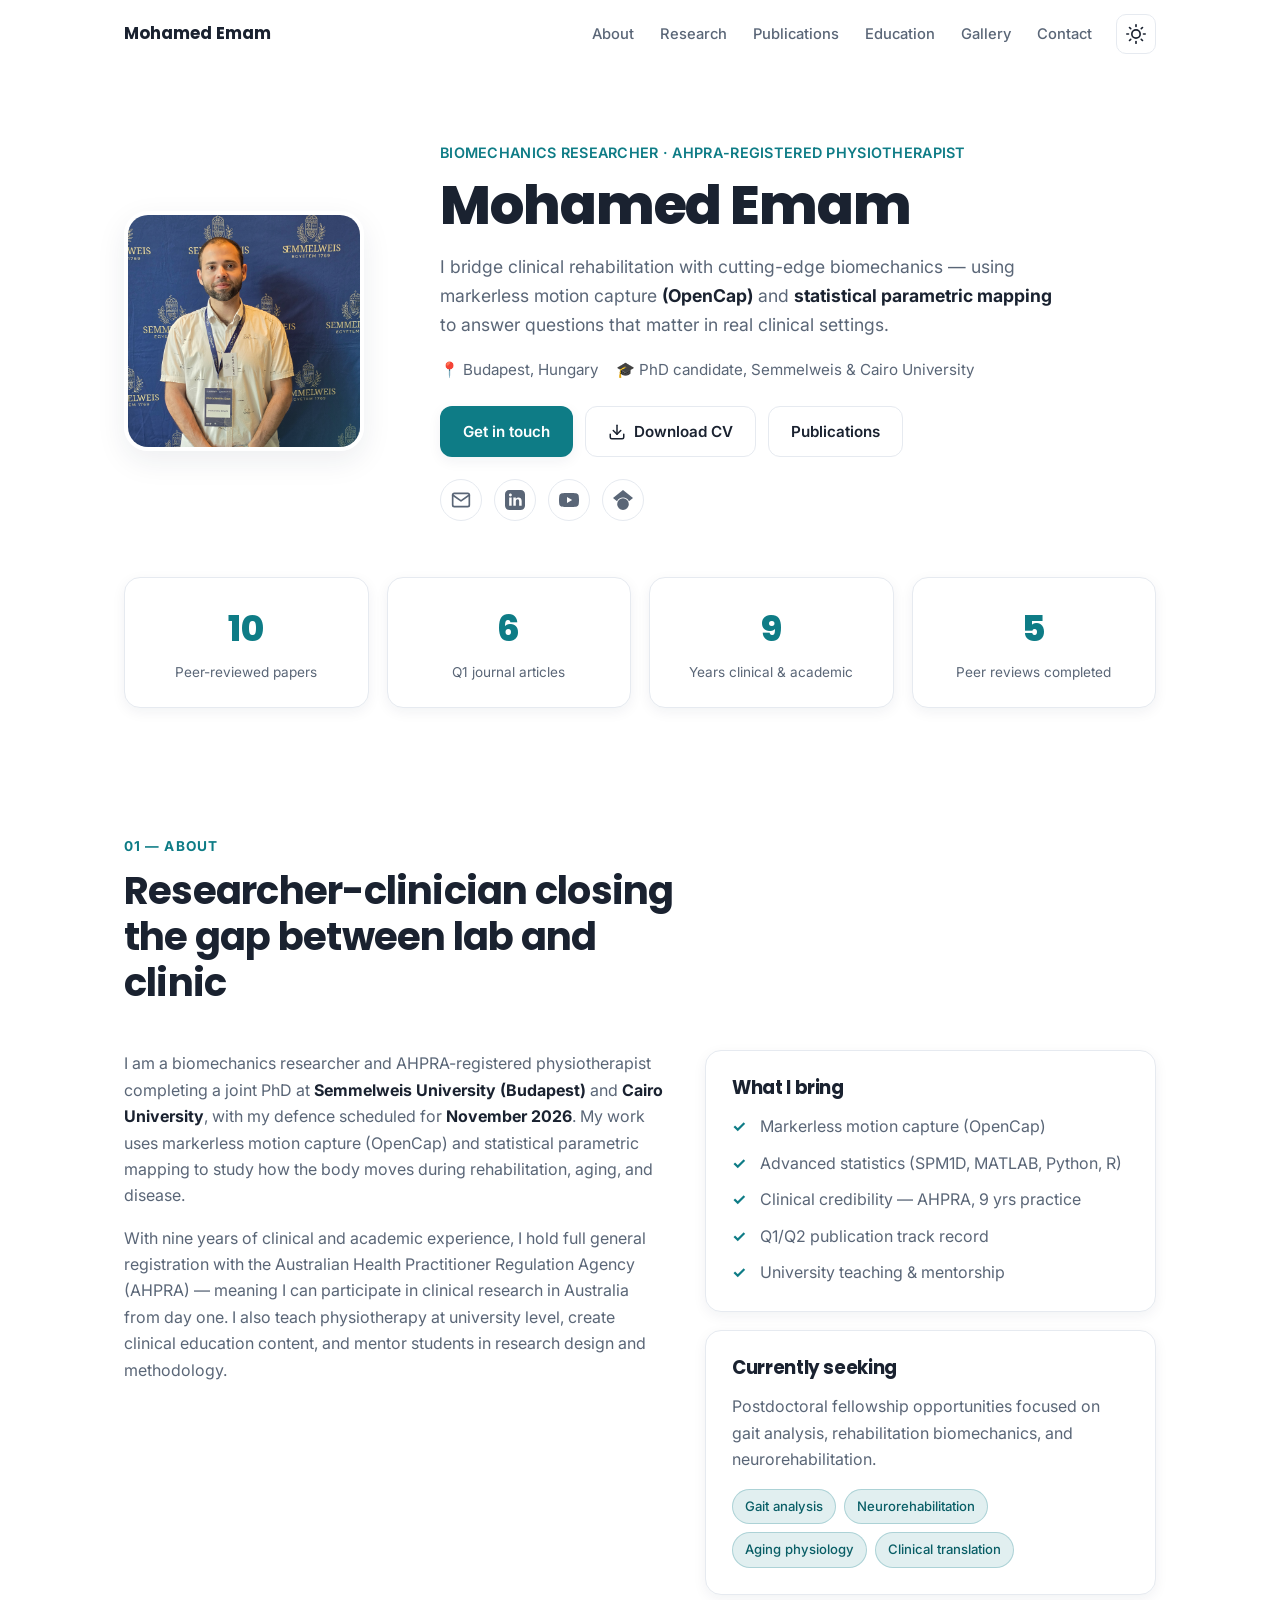
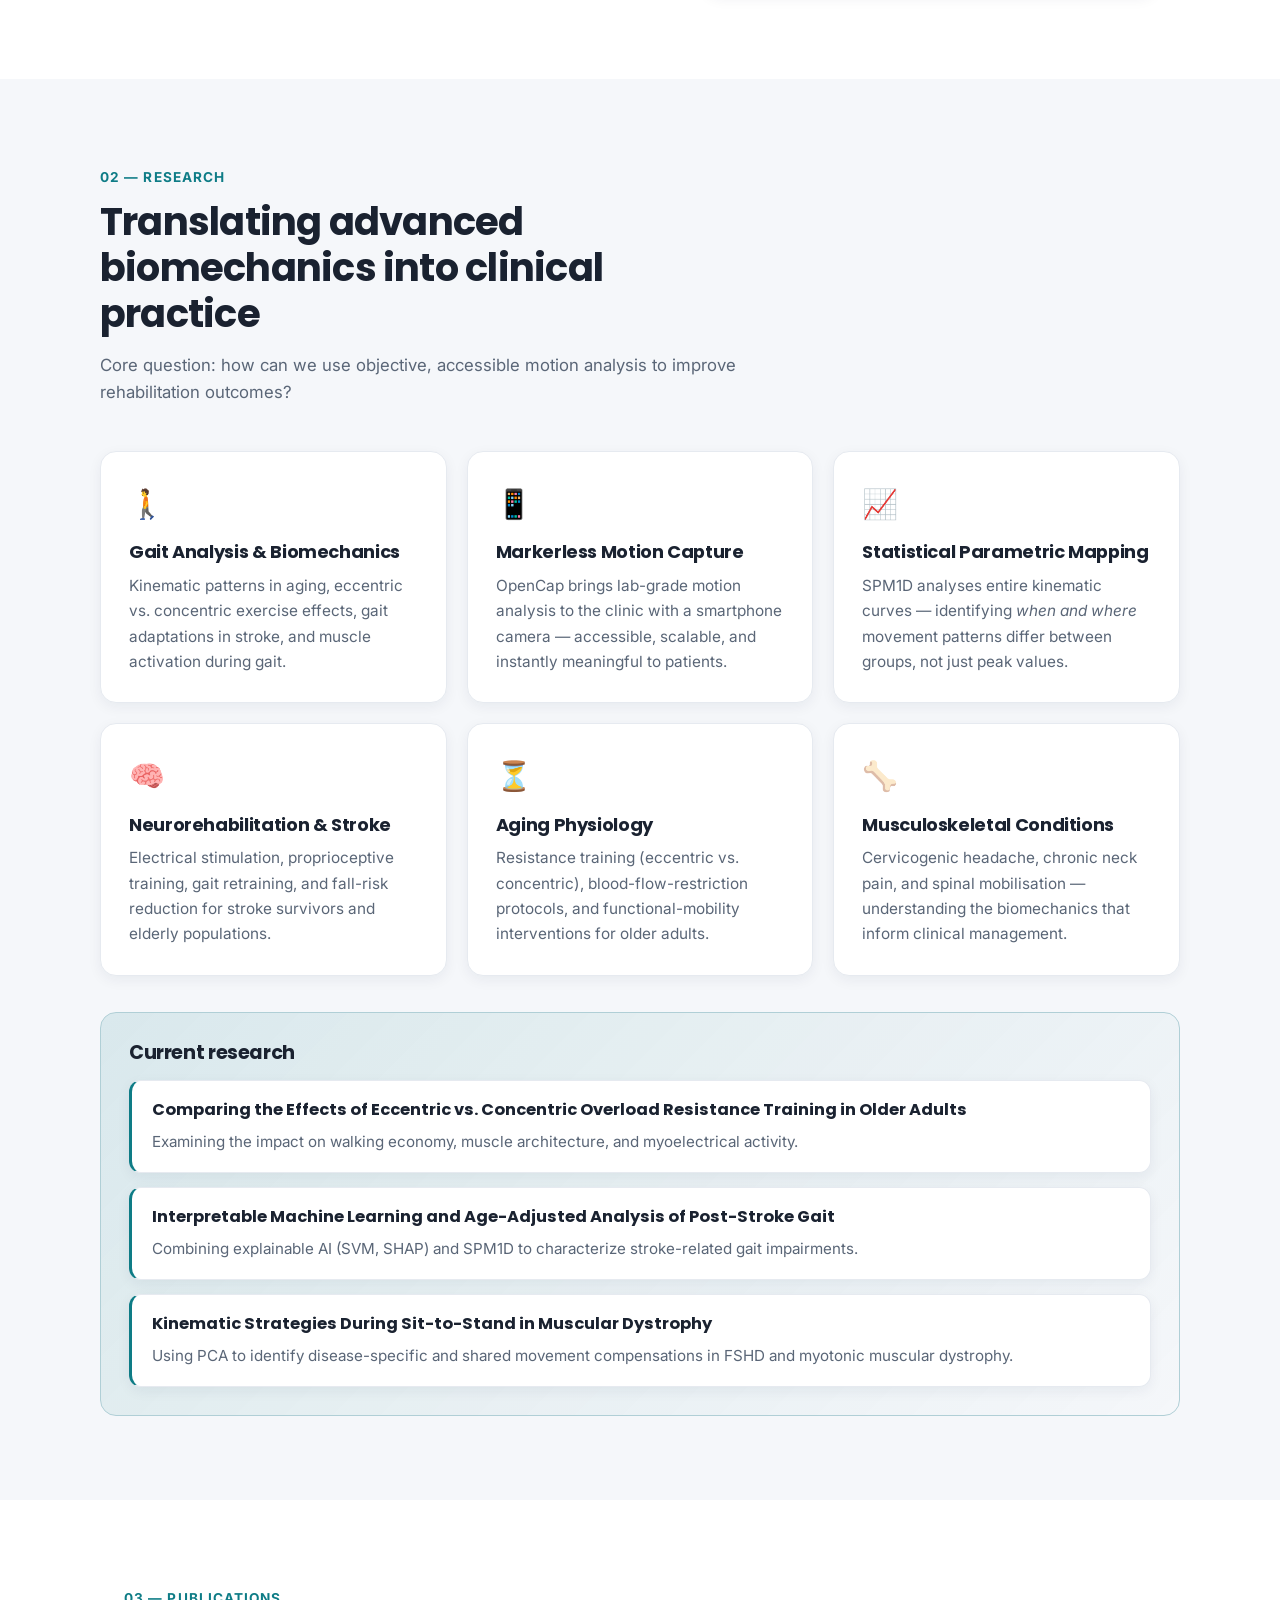
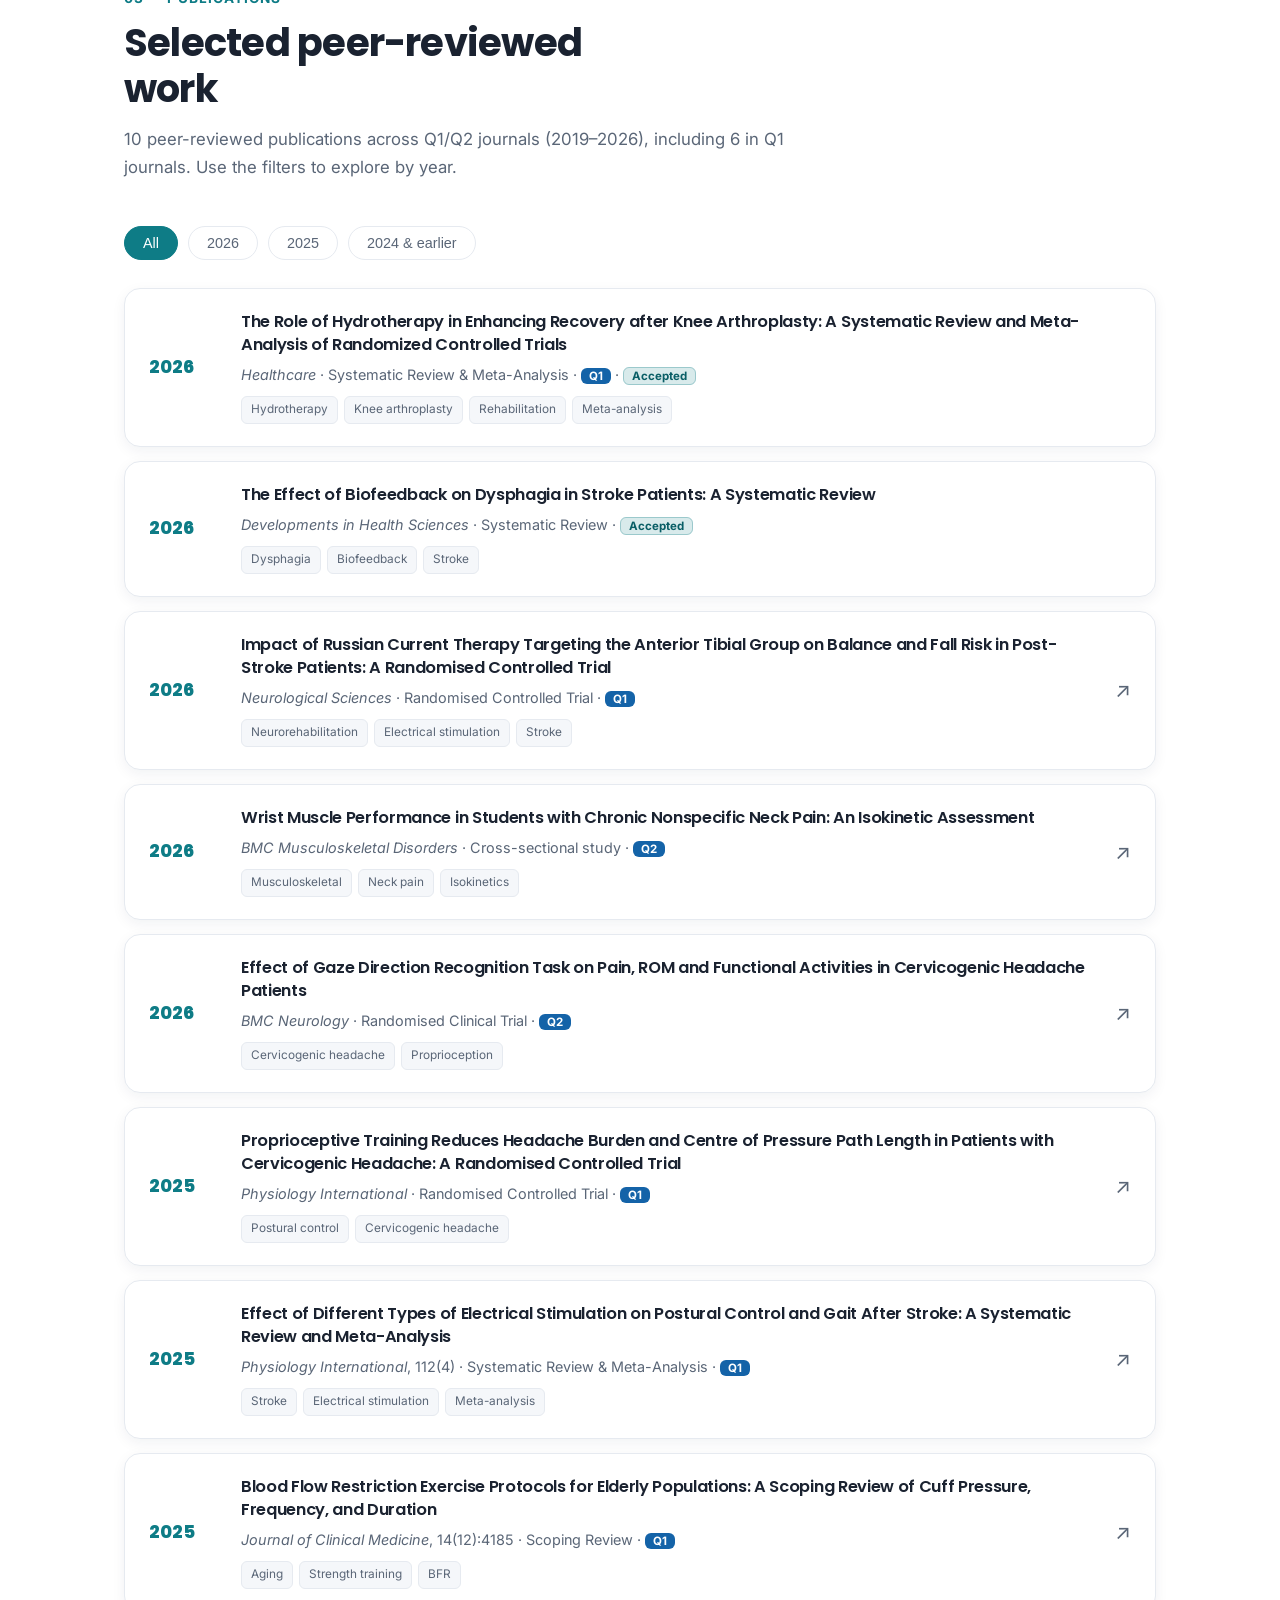
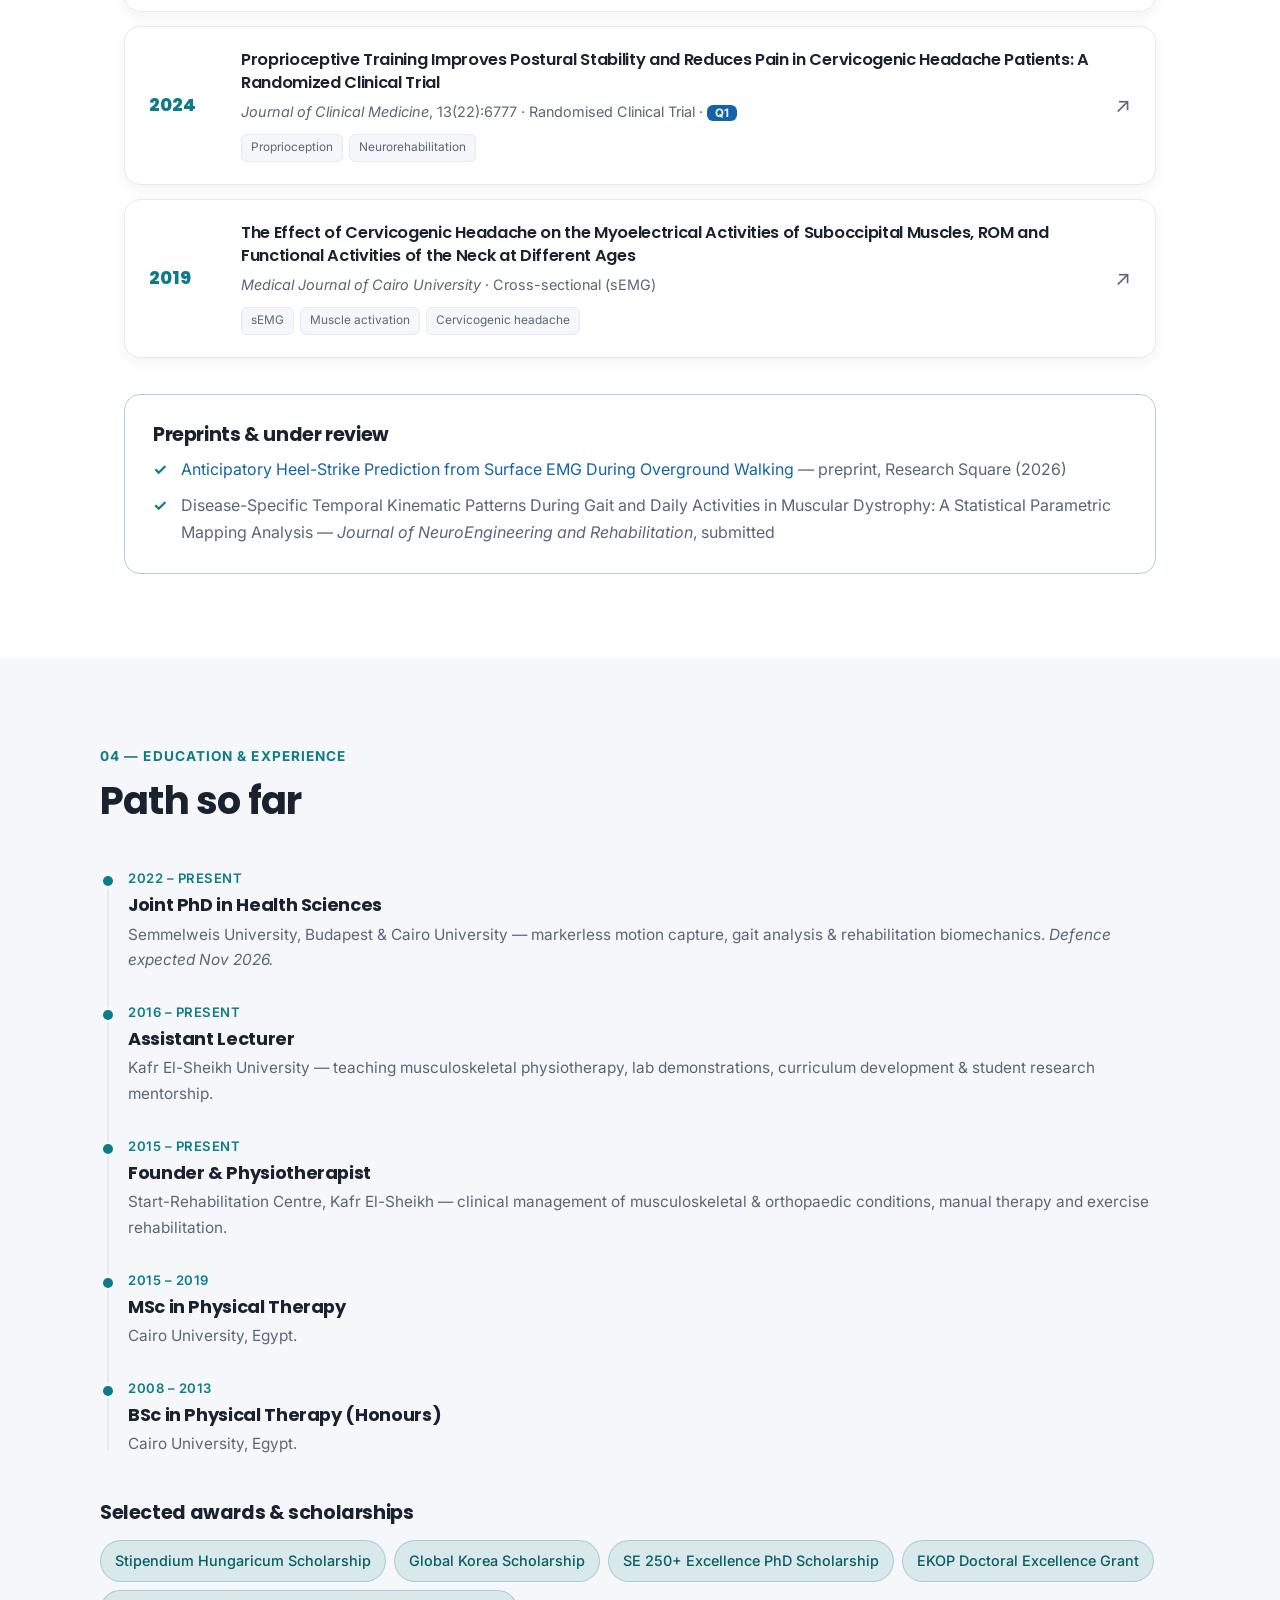
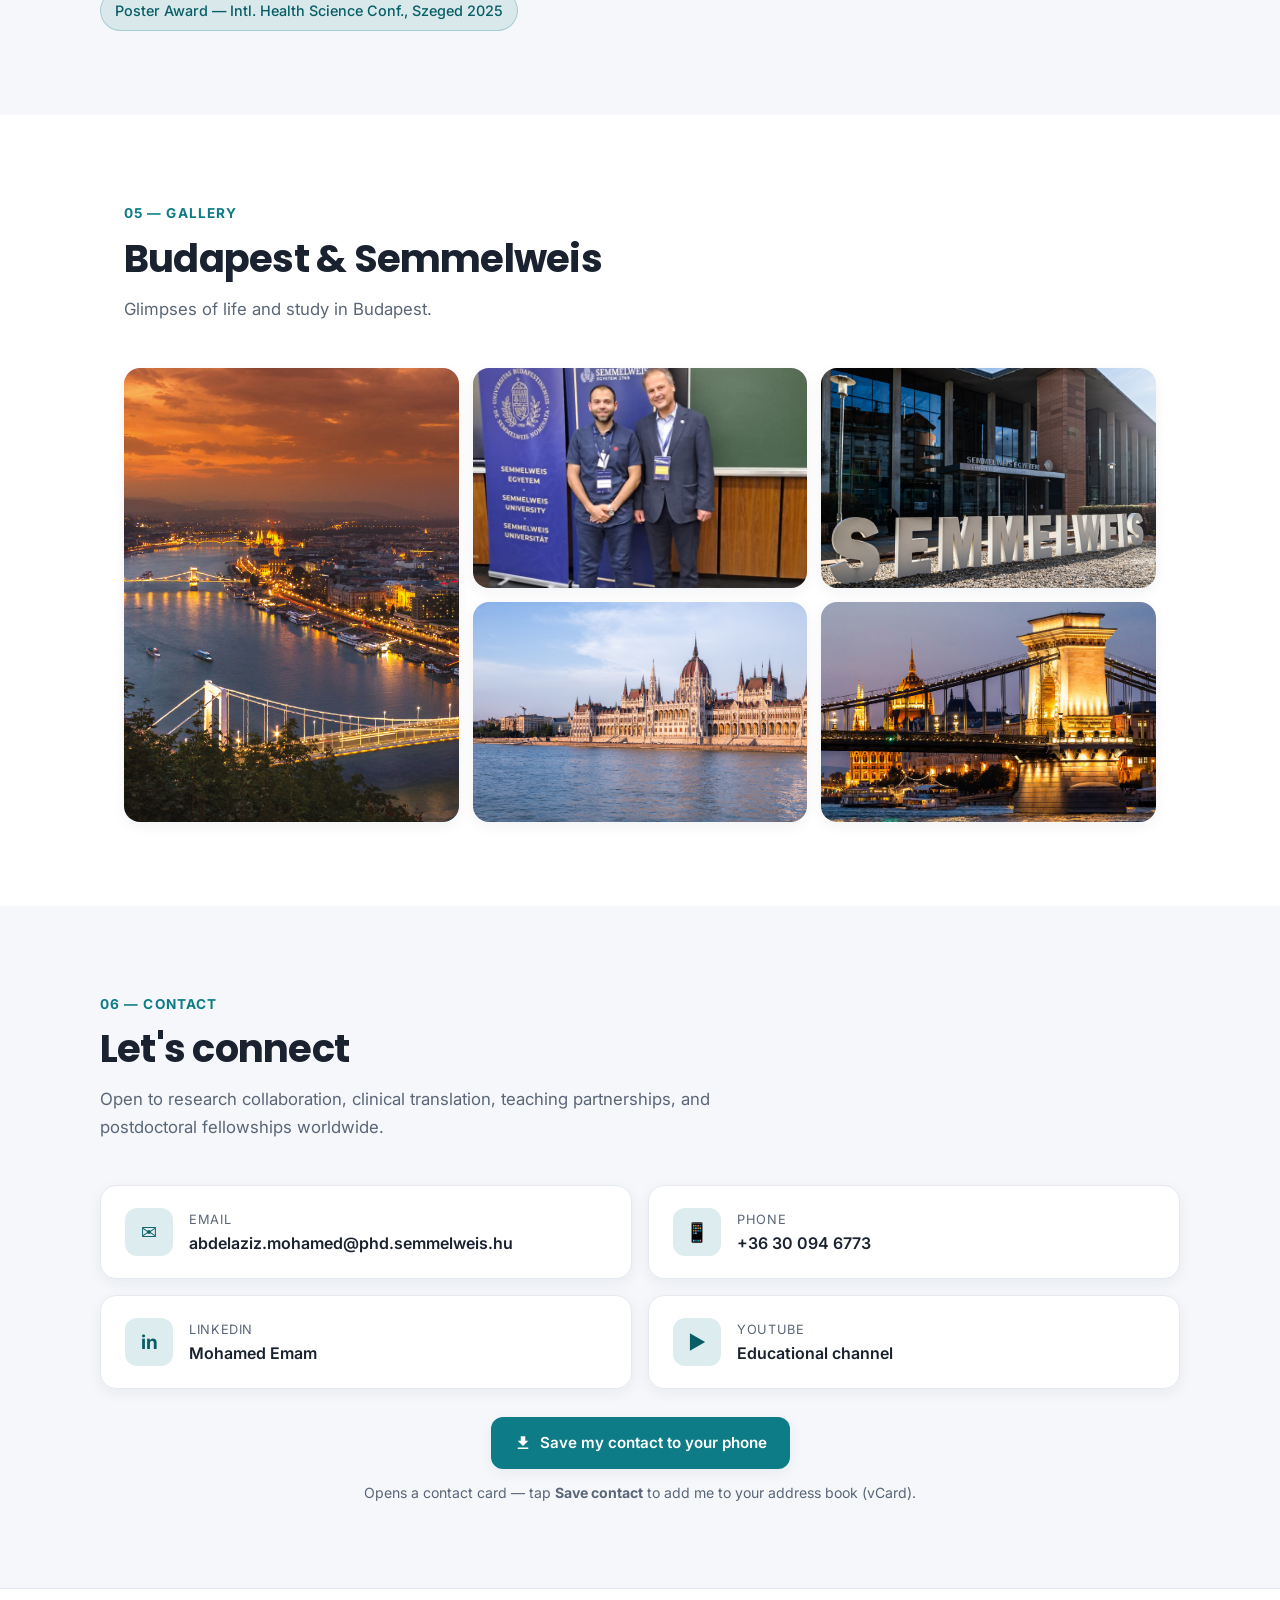
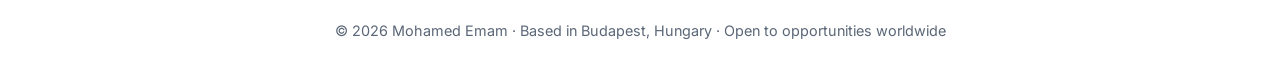
==== index.html @ da394ff1 "Use compact descriptions for Current Research projects" ====
<!DOCTYPE html>
<html lang="en">
<head>
  <meta charset="UTF-8" />
  <meta name="viewport" content="width=device-width, initial-scale=1.0" />
  <title>Mohamed Emam — Biomechanics Researcher &amp; Physiotherapist</title>
  <meta name="description" content="Mohamed Emam — biomechanics researcher and AHPRA-registered physiotherapist. PhD candidate at Semmelweis University &amp; Cairo University. Gait analysis, markerless motion capture (OpenCap), SPM1D, neurorehabilitation." />
  <meta name="author" content="Mohamed Emam" />

  <!-- Open Graph -->
  <meta property="og:title" content="Mohamed Emam — Biomechanics Researcher &amp; Physiotherapist" />
  <meta property="og:description" content="Gait analysis, markerless motion capture (OpenCap), statistical parametric mapping, and neurorehabilitation research." />
  <meta property="og:type" content="website" />
  <meta property="og:image" content="images/profile.jpg" />

  <link rel="icon" href="data:image/svg+xml,<svg xmlns='http://www.w3.org/2000/svg' viewBox='0 0 100 100'><text y='.9em' font-size='90'>🦿</text></svg>" />
  <link rel="preconnect" href="https://fonts.googleapis.com" />
  <link rel="preconnect" href="https://fonts.gstatic.com" crossorigin />
  <link href="https://fonts.googleapis.com/css2?family=Inter:wght@400;500;600;700;800&family=Poppins:wght@500;600;700;800&display=swap" rel="stylesheet" />
  <link rel="stylesheet" href="assets/css/style.css" />
</head>
<body>
  <!-- ===== Navbar ===== -->
  <header class="nav" id="nav">
    <div class="nav__inner">
      <a href="#home" class="nav__brand">Mohamed&nbsp;Emam</a>

      <nav class="nav__links" id="navLinks">
        <a href="#about">About</a>
        <a href="#research">Research</a>
        <a href="#publications">Publications</a>
        <a href="#education">Education</a>
        <a href="#gallery">Gallery</a>
        <a href="#contact">Contact</a>
      </nav>

      <div class="nav__actions">
        <button class="icon-btn" id="themeToggle" aria-label="Toggle theme" title="Toggle light / dark">
          <svg class="icon-sun" viewBox="0 0 24 24" width="20" height="20" fill="none" stroke="currentColor" stroke-width="2" stroke-linecap="round" stroke-linejoin="round"><circle cx="12" cy="12" r="5"/><line x1="12" y1="1" x2="12" y2="3"/><line x1="12" y1="21" x2="12" y2="23"/><line x1="4.22" y1="4.22" x2="5.64" y2="5.64"/><line x1="18.36" y1="18.36" x2="19.78" y2="19.78"/><line x1="1" y1="12" x2="3" y2="12"/><line x1="21" y1="12" x2="23" y2="12"/><line x1="4.22" y1="19.78" x2="5.64" y2="18.36"/><line x1="18.36" y1="5.64" x2="19.78" y2="4.22"/></svg>
          <svg class="icon-moon" viewBox="0 0 24 24" width="20" height="20" fill="none" stroke="currentColor" stroke-width="2" stroke-linecap="round" stroke-linejoin="round"><path d="M21 12.79A9 9 0 1 1 11.21 3 7 7 0 0 0 21 12.79z"/></svg>
        </button>
        <button class="icon-btn nav__burger" id="burger" aria-label="Open menu">
          <svg viewBox="0 0 24 24" width="22" height="22" fill="none" stroke="currentColor" stroke-width="2" stroke-linecap="round"><line x1="3" y1="6" x2="21" y2="6"/><line x1="3" y1="12" x2="21" y2="12"/><line x1="3" y1="18" x2="21" y2="18"/></svg>
        </button>
      </div>
    </div>
  </header>

  <main>
    <!-- ===== Hero ===== -->
    <section class="hero" id="home">
      <div class="hero__inner">
        <div class="hero__photo">
          <img src="images/profile.jpg" alt="Mohamed Emam" loading="eager" />
        </div>
        <div class="hero__text">
          <p class="hero__eyebrow">Biomechanics Researcher · AHPRA-Registered Physiotherapist</p>
          <h1 class="hero__name">Mohamed Emam</h1>
          <p class="hero__tagline">
            I bridge clinical rehabilitation with cutting-edge biomechanics — using
            markerless motion capture <strong>(OpenCap)</strong> and
            <strong>statistical parametric mapping</strong> to answer questions
            that matter in real clinical settings.
          </p>
          <div class="hero__meta">
            <span>📍 Budapest, Hungary</span>
            <span>🎓 PhD candidate, Semmelweis &amp; Cairo University</span>
          </div>
          <div class="hero__cta">
            <a class="btn btn--primary" href="#contact">Get in touch</a>
            <a class="btn btn--ghost" href="cv.pdf" download="Mohamed-Emam-CV.pdf">
              <svg viewBox="0 0 24 24" width="18" height="18" fill="none" stroke="currentColor" stroke-width="2" stroke-linecap="round" stroke-linejoin="round"><path d="M21 15v4a2 2 0 0 1-2 2H5a2 2 0 0 1-2-2v-4"/><polyline points="7 10 12 15 17 10"/><line x1="12" y1="15" x2="12" y2="3"/></svg>
              Download CV
            </a>
            <a class="btn btn--ghost" href="#publications">Publications</a>
          </div>
          <div class="hero__socials">
            <a href="mailto:abdelaziz.mohamed@phd.semmelweis.hu" title="Email" aria-label="Email">
              <svg viewBox="0 0 24 24" width="20" height="20" fill="none" stroke="currentColor" stroke-width="2" stroke-linecap="round" stroke-linejoin="round"><path d="M4 4h16c1.1 0 2 .9 2 2v12c0 1.1-.9 2-2 2H4c-1.1 0-2-.9-2-2V6c0-1.1.9-2 2-2z"/><polyline points="22,6 12,13 2,6"/></svg>
            </a>
            <a href="https://www.linkedin.com/in/mohamed-emam-403262297/" target="_blank" rel="noopener" title="LinkedIn" aria-label="LinkedIn">
              <svg viewBox="0 0 24 24" width="20" height="20" fill="currentColor"><path d="M19 0h-14c-2.76 0-5 2.24-5 5v14c0 2.76 2.24 5 5 5h14c2.76 0 5-2.24 5-5v-14c0-2.76-2.24-5-5-5zm-11 19h-3v-10h3v10zm-1.5-11.27c-.97 0-1.75-.79-1.75-1.76s.78-1.75 1.75-1.75 1.75.78 1.75 1.75-.78 1.76-1.75 1.76zm13.5 11.27h-3v-5.6c0-3.37-4-3.11-4 0v5.6h-3v-10h3v1.77c1.4-2.59 7-2.78 7 2.48v5.75z"/></svg>
            </a>
            <a href="https://www.youtube.com/channel/UCTViiDblWLraRUdb6qAMKog" target="_blank" rel="noopener" title="YouTube" aria-label="YouTube">
              <svg viewBox="0 0 24 24" width="20" height="20" fill="currentColor"><path d="M23.5 6.2a3 3 0 0 0-2.1-2.1C19.5 3.5 12 3.5 12 3.5s-7.5 0-9.4.6A3 3 0 0 0 .5 6.2 31 31 0 0 0 0 12a31 31 0 0 0 .5 5.8 3 3 0 0 0 2.1 2.1c1.9.6 9.4.6 9.4.6s7.5 0 9.4-.6a3 3 0 0 0 2.1-2.1A31 31 0 0 0 24 12a31 31 0 0 0-.5-5.8zM9.6 15.6V8.4l6.2 3.6-6.2 3.6z"/></svg>
            </a>
            <a href="https://scholar.google.com/scholar?q=Mohamed+Emam+physiotherapy" target="_blank" rel="noopener" title="Google Scholar" aria-label="Google Scholar">
              <svg viewBox="0 0 24 24" width="20" height="20" fill="currentColor"><path d="M12 24a7 7 0 1 1 0-14 7 7 0 0 1 0 14zm0-24L0 9.5l4.838 3.94A8 8 0 0 1 12 9a8 8 0 0 1 7.162 4.44L24 9.5z"/></svg>
            </a>
          </div>
        </div>
      </div>

      <!-- quick stats -->
      <div class="stats">
        <div class="stat"><span class="stat__num">10</span><span class="stat__label">Peer-reviewed papers</span></div>
        <div class="stat"><span class="stat__num">6</span><span class="stat__label">Q1 journal articles</span></div>
        <div class="stat"><span class="stat__num">9</span><span class="stat__label">Years clinical &amp; academic</span></div>
        <div class="stat"><span class="stat__num">5</span><span class="stat__label">Peer reviews completed</span></div>
      </div>
    </section>

    <!-- ===== About ===== -->
    <section class="section" id="about">
      <div class="section__head">
        <span class="section__kicker">01 — About</span>
        <h2>Researcher-clinician closing the gap between lab and clinic</h2>
      </div>
      <div class="about">
        <div class="about__lead">
          <p>
            I am a biomechanics researcher and AHPRA-registered physiotherapist completing a
            joint PhD at <strong>Semmelweis University (Budapest)</strong> and
            <strong>Cairo University</strong>, with my defence scheduled for
            <strong>November 2026</strong>. My work uses markerless motion capture (OpenCap)
            and statistical parametric mapping to study how the body moves during
            rehabilitation, aging, and disease.
          </p>
          <p>
            With nine years of clinical and academic experience, I hold full general
            registration with the Australian Health Practitioner Regulation Agency
            (AHPRA) — meaning I can participate in clinical research in Australia from
            day one. I also teach physiotherapy at university level, create clinical
            education content, and mentor students in research design and methodology.
          </p>
        </div>
        <div class="about__cards">
          <div class="card">
            <h3>What I bring</h3>
            <ul class="ticks">
              <li>Markerless motion capture (OpenCap)</li>
              <li>Advanced statistics (SPM1D, MATLAB, Python, R)</li>
              <li>Clinical credibility — AHPRA, 9 yrs practice</li>
              <li>Q1/Q2 publication track record</li>
              <li>University teaching &amp; mentorship</li>
            </ul>
          </div>
          <div class="card">
            <h3>Currently seeking</h3>
            <p>Postdoctoral fellowship opportunities focused on gait analysis, rehabilitation biomechanics, and neurorehabilitation.</p>
            <div class="chips">
              <span class="chip">Gait analysis</span>
              <span class="chip">Neurorehabilitation</span>
              <span class="chip">Aging physiology</span>
              <span class="chip">Clinical translation</span>
            </div>
          </div>
        </div>
      </div>
    </section>

    <!-- ===== Research ===== -->
    <section class="section section--alt" id="research">
      <div class="section__head">
        <span class="section__kicker">02 — Research</span>
        <h2>Translating advanced biomechanics into clinical practice</h2>
        <p class="section__intro">Core question: how can we use objective, accessible motion analysis to improve rehabilitation outcomes?</p>
      </div>
      <div class="grid grid--3">
        <article class="feature">
          <div class="feature__icon">🚶</div>
          <h3>Gait Analysis &amp; Biomechanics</h3>
          <p>Kinematic patterns in aging, eccentric vs. concentric exercise effects, gait adaptations in stroke, and muscle activation during gait.</p>
        </article>
        <article class="feature">
          <div class="feature__icon">📱</div>
          <h3>Markerless Motion Capture</h3>
          <p>OpenCap brings lab-grade motion analysis to the clinic with a smartphone camera — accessible, scalable, and instantly meaningful to patients.</p>
        </article>
        <article class="feature">
          <div class="feature__icon">📈</div>
          <h3>Statistical Parametric Mapping</h3>
          <p>SPM1D analyses entire kinematic curves — identifying <em>when and where</em> movement patterns differ between groups, not just peak values.</p>
        </article>
        <article class="feature">
          <div class="feature__icon">🧠</div>
          <h3>Neurorehabilitation &amp; Stroke</h3>
          <p>Electrical stimulation, proprioceptive training, gait retraining, and fall-risk reduction for stroke survivors and elderly populations.</p>
        </article>
        <article class="feature">
          <div class="feature__icon">⏳</div>
          <h3>Aging Physiology</h3>
          <p>Resistance training (eccentric vs. concentric), blood-flow-restriction protocols, and functional-mobility interventions for older adults.</p>
        </article>
        <article class="feature">
          <div class="feature__icon">🦴</div>
          <h3>Musculoskeletal Conditions</h3>
          <p>Cervicogenic headache, chronic neck pain, and spinal mobilisation — understanding the biomechanics that inform clinical management.</p>
        </article>
      </div>

      <div class="callout">
        <h3>Current research</h3>
        <div class="projects">
          <div class="project">
            <h4>Comparing the Effects of Eccentric vs. Concentric Overload Resistance Training in Older Adults</h4>
            <p>Examining the impact on walking economy, muscle architecture, and myoelectrical activity.</p>
          </div>
          <div class="project">
            <h4>Interpretable Machine Learning and Age-Adjusted Analysis of Post-Stroke Gait</h4>
            <p>Combining explainable AI (SVM, SHAP) and SPM1D to characterize stroke-related gait impairments.</p>
          </div>
          <div class="project">
            <h4>Kinematic Strategies During Sit-to-Stand in Muscular Dystrophy</h4>
            <p>Using PCA to identify disease-specific and shared movement compensations in FSHD and myotonic muscular dystrophy.</p>
          </div>
        </div>
      </div>
    </section>

    <!-- ===== Publications ===== -->
    <section class="section" id="publications">
      <div class="section__head">
        <span class="section__kicker">03 — Publications</span>
        <h2>Selected peer-reviewed work</h2>
        <p class="section__intro">10 peer-reviewed publications across Q1/Q2 journals (2019–2026), including 6 in Q1 journals. Use the filters to explore by year.</p>
      </div>

      <div class="filters" id="pubFilters">
        <button class="filter is-active" data-filter="all">All</button>
        <button class="filter" data-filter="2026">2026</button>
        <button class="filter" data-filter="2025">2025</button>
        <button class="filter" data-filter="2024">2024 &amp; earlier</button>
      </div>

      <div class="pubs" id="pubList">
        <div class="pub" data-year="2026">
          <div class="pub__year">2026</div>
          <div class="pub__body">
            <h3>The Role of Hydrotherapy in Enhancing Recovery after Knee Arthroplasty: A Systematic Review and Meta-Analysis of Randomized Controlled Trials</h3>
            <p class="pub__venue"><em>Healthcare</em> · Systematic Review &amp; Meta-Analysis · <span class="badge">Q1</span> · <span class="badge badge--soft">Accepted</span></p>
            <div class="tags"><span>Hydrotherapy</span><span>Knee arthroplasty</span><span>Rehabilitation</span><span>Meta-analysis</span></div>
          </div>
        </div>

        <div class="pub" data-year="2026">
          <div class="pub__year">2026</div>
          <div class="pub__body">
            <h3>The Effect of Biofeedback on Dysphagia in Stroke Patients: A Systematic Review</h3>
            <p class="pub__venue"><em>Developments in Health Sciences</em> · Systematic Review · <span class="badge badge--soft">Accepted</span></p>
            <div class="tags"><span>Dysphagia</span><span>Biofeedback</span><span>Stroke</span></div>
          </div>
        </div>

        <a class="pub" data-year="2026" href="https://link.springer.com/article/10.1007/s10072-026-08959-9" target="_blank" rel="noopener">
          <div class="pub__year">2026</div>
          <div class="pub__body">
            <h3>Impact of Russian Current Therapy Targeting the Anterior Tibial Group on Balance and Fall Risk in Post-Stroke Patients: A Randomised Controlled Trial</h3>
            <p class="pub__venue"><em>Neurological Sciences</em> · Randomised Controlled Trial · <span class="badge">Q1</span></p>
            <div class="tags"><span>Neurorehabilitation</span><span>Electrical stimulation</span><span>Stroke</span></div>
          </div>
          <span class="pub__arrow">↗</span>
        </a>

        <a class="pub" data-year="2026" href="https://link.springer.com/article/10.1186/s12891-026-09730-z" target="_blank" rel="noopener">
          <div class="pub__year">2026</div>
          <div class="pub__body">
            <h3>Wrist Muscle Performance in Students with Chronic Nonspecific Neck Pain: An Isokinetic Assessment</h3>
            <p class="pub__venue"><em>BMC Musculoskeletal Disorders</em> · Cross-sectional study · <span class="badge">Q2</span></p>
            <div class="tags"><span>Musculoskeletal</span><span>Neck pain</span><span>Isokinetics</span></div>
          </div>
          <span class="pub__arrow">↗</span>
        </a>

        <a class="pub" data-year="2026" href="https://link.springer.com/article/10.1186/s12883-025-04405-z" target="_blank" rel="noopener">
          <div class="pub__year">2026</div>
          <div class="pub__body">
            <h3>Effect of Gaze Direction Recognition Task on Pain, ROM and Functional Activities in Cervicogenic Headache Patients</h3>
            <p class="pub__venue"><em>BMC Neurology</em> · Randomised Clinical Trial · <span class="badge">Q2</span></p>
            <div class="tags"><span>Cervicogenic headache</span><span>Proprioception</span></div>
          </div>
          <span class="pub__arrow">↗</span>
        </a>

        <a class="pub" data-year="2025" href="https://akjournals.com/view/journals/2060/aop/article-10.1556-2060.2026.00769/article-10.1556-2060.2026.00769.xml" target="_blank" rel="noopener">
          <div class="pub__year">2025</div>
          <div class="pub__body">
            <h3>Proprioceptive Training Reduces Headache Burden and Centre of Pressure Path Length in Patients with Cervicogenic Headache: A Randomised Controlled Trial</h3>
            <p class="pub__venue"><em>Physiology International</em> · Randomised Controlled Trial · <span class="badge">Q1</span></p>
            <div class="tags"><span>Postural control</span><span>Cervicogenic headache</span></div>
          </div>
          <span class="pub__arrow">↗</span>
        </a>

        <a class="pub" data-year="2025" href="https://akjournals.com/view/journals/2060/112/4/article-p393.xml" target="_blank" rel="noopener">
          <div class="pub__year">2025</div>
          <div class="pub__body">
            <h3>Effect of Different Types of Electrical Stimulation on Postural Control and Gait After Stroke: A Systematic Review and Meta-Analysis</h3>
            <p class="pub__venue"><em>Physiology International</em>, 112(4) · Systematic Review &amp; Meta-Analysis · <span class="badge">Q1</span></p>
            <div class="tags"><span>Stroke</span><span>Electrical stimulation</span><span>Meta-analysis</span></div>
          </div>
          <span class="pub__arrow">↗</span>
        </a>

        <a class="pub" data-year="2025" href="https://www.mdpi.com/2077-0383/14/12/4185" target="_blank" rel="noopener">
          <div class="pub__year">2025</div>
          <div class="pub__body">
            <h3>Blood Flow Restriction Exercise Protocols for Elderly Populations: A Scoping Review of Cuff Pressure, Frequency, and Duration</h3>
            <p class="pub__venue"><em>Journal of Clinical Medicine</em>, 14(12):4185 · Scoping Review · <span class="badge">Q1</span></p>
            <div class="tags"><span>Aging</span><span>Strength training</span><span>BFR</span></div>
          </div>
          <span class="pub__arrow">↗</span>
        </a>

        <a class="pub" data-year="2024" href="https://www.mdpi.com/2077-0383/13/22/6777" target="_blank" rel="noopener">
          <div class="pub__year">2024</div>
          <div class="pub__body">
            <h3>Proprioceptive Training Improves Postural Stability and Reduces Pain in Cervicogenic Headache Patients: A Randomized Clinical Trial</h3>
            <p class="pub__venue"><em>Journal of Clinical Medicine</em>, 13(22):6777 · Randomised Clinical Trial · <span class="badge">Q1</span></p>
            <div class="tags"><span>Proprioception</span><span>Neurorehabilitation</span></div>
          </div>
          <span class="pub__arrow">↗</span>
        </a>

        <a class="pub" data-year="2024" href="https://mjcu.journals.ekb.eg/article_52423.html" target="_blank" rel="noopener">
          <div class="pub__year">2019</div>
          <div class="pub__body">
            <h3>The Effect of Cervicogenic Headache on the Myoelectrical Activities of Suboccipital Muscles, ROM and Functional Activities of the Neck at Different Ages</h3>
            <p class="pub__venue"><em>Medical Journal of Cairo University</em> · Cross-sectional (sEMG)</p>
            <div class="tags"><span>sEMG</span><span>Muscle activation</span><span>Cervicogenic headache</span></div>
          </div>
          <span class="pub__arrow">↗</span>
        </a>
      </div>

      <div class="callout callout--soft">
        <h3>Preprints &amp; under review</h3>
        <ul class="ticks">
          <li><a href="https://www.researchsquare.com/article/rs-9622553/v1" target="_blank" rel="noopener">Anticipatory Heel-Strike Prediction from Surface EMG During Overground Walking</a> — preprint, Research Square (2026)</li>
          <li>Disease-Specific Temporal Kinematic Patterns During Gait and Daily Activities in Muscular Dystrophy: A Statistical Parametric Mapping Analysis — <em>Journal of NeuroEngineering and Rehabilitation</em>, submitted</li>
        </ul>
      </div>
    </section>

    <!-- ===== Education / Timeline ===== -->
    <section class="section section--alt" id="education">
      <div class="section__head">
        <span class="section__kicker">04 — Education &amp; Experience</span>
        <h2>Path so far</h2>
      </div>
      <div class="timeline">
        <div class="tl">
          <div class="tl__dot"></div>
          <div class="tl__date">2022 – Present</div>
          <h3>Joint PhD in Health Sciences</h3>
          <p>Semmelweis University, Budapest &amp; Cairo University — markerless motion capture, gait analysis &amp; rehabilitation biomechanics. <em>Defence expected Nov 2026.</em></p>
        </div>
        <div class="tl">
          <div class="tl__dot"></div>
          <div class="tl__date">2016 – Present</div>
          <h3>Assistant Lecturer</h3>
          <p>Kafr El-Sheikh University — teaching musculoskeletal physiotherapy, lab demonstrations, curriculum development &amp; student research mentorship.</p>
        </div>
        <div class="tl">
          <div class="tl__dot"></div>
          <div class="tl__date">2015 – Present</div>
          <h3>Founder &amp; Physiotherapist</h3>
          <p>Start-Rehabilitation Centre, Kafr El-Sheikh — clinical management of musculoskeletal &amp; orthopaedic conditions, manual therapy and exercise rehabilitation.</p>
        </div>
        <div class="tl">
          <div class="tl__dot"></div>
          <div class="tl__date">2015 – 2019</div>
          <h3>MSc in Physical Therapy</h3>
          <p>Cairo University, Egypt.</p>
        </div>
        <div class="tl">
          <div class="tl__dot"></div>
          <div class="tl__date">2008 – 2013</div>
          <h3>BSc in Physical Therapy (Honours)</h3>
          <p>Cairo University, Egypt.</p>
        </div>
      </div>

      <div class="awards">
        <h3>Selected awards &amp; scholarships</h3>
        <div class="chips chips--lg">
          <span class="chip">Stipendium Hungaricum Scholarship</span>
          <span class="chip">Global Korea Scholarship</span>
          <span class="chip">SE 250+ Excellence PhD Scholarship</span>
          <span class="chip">EKOP Doctoral Excellence Grant</span>
          <span class="chip">Poster Award — Intl. Health Science Conf., Szeged 2025</span>
        </div>
      </div>
    </section>

    <!-- ===== Gallery ===== -->
    <section class="section" id="gallery">
      <div class="section__head">
        <span class="section__kicker">05 — Gallery</span>
        <h2>Budapest &amp; Semmelweis</h2>
        <p class="section__intro">Glimpses of life and study in Budapest.</p>
      </div>
      <div class="gallery">
        <figure class="gallery__item"><img src="images/gallery/photo-1.jpg" alt="Budapest / Semmelweis" loading="lazy" /></figure>
        <figure class="gallery__item"><img src="images/gallery/photo-6.jpg" alt="Budapest / Semmelweis" loading="lazy" /></figure>
        <figure class="gallery__item"><img src="images/gallery/photo-3.jpg" alt="Budapest / Semmelweis" loading="lazy" /></figure>
        <figure class="gallery__item"><img src="images/gallery/photo-4.jpg" alt="Budapest / Semmelweis" loading="lazy" /></figure>
        <figure class="gallery__item"><img src="images/gallery/photo-5.jpg" alt="Budapest / Semmelweis" loading="lazy" /></figure>
      </div>
    </section>

    <!-- ===== Contact ===== -->
    <section class="section section--alt" id="contact">
      <div class="section__head">
        <span class="section__kicker">06 — Contact</span>
        <h2>Let's connect</h2>
        <p class="section__intro">Open to research collaboration, clinical translation, teaching partnerships, and postdoctoral fellowships worldwide.</p>
      </div>
      <div class="contact">
        <a class="contact__card" href="mailto:abdelaziz.mohamed@phd.semmelweis.hu">
          <span class="contact__icon">✉️</span>
          <span class="contact__label">Email</span>
          <span class="contact__val">abdelaziz.mohamed@phd.semmelweis.hu</span>
        </a>
        <a class="contact__card" href="tel:+36300946773">
          <span class="contact__icon">📱</span>
          <span class="contact__label">Phone</span>
          <span class="contact__val">+36 30 094 6773</span>
        </a>
        <a class="contact__card" href="https://www.linkedin.com/in/mohamed-emam-403262297/" target="_blank" rel="noopener">
          <span class="contact__icon">in</span>
          <span class="contact__label">LinkedIn</span>
          <span class="contact__val">Mohamed Emam</span>
        </a>
        <a class="contact__card" href="https://www.youtube.com/channel/UCTViiDblWLraRUdb6qAMKog" target="_blank" rel="noopener">
          <span class="contact__icon">▶</span>
          <span class="contact__label">YouTube</span>
          <span class="contact__val">Educational channel</span>
        </a>
      </div>
      <div class="contact__save">
        <a class="btn btn--primary" href="contact/">
          <svg viewBox="0 0 24 24" width="18" height="18" fill="currentColor"><path d="M19 9h-4V3H9v6H5l7 7 7-7zM5 18v2h14v-2H5z"/></svg>
          Save my contact to your phone
        </a>
        <p class="contact__save-note">Opens a contact card — tap <strong>Save contact</strong> to add me to your address book (vCard).</p>
      </div>
    </section>
  </main>

  <footer class="footer">
    <p>© <span id="year"></span> Mohamed Emam · Based in Budapest, Hungary · Open to opportunities worldwide</p>
  </footer>

  <script src="assets/js/main.js"></script>
</body>
</html>
---- assets/css/style.css ----
/* ===== Theme tokens ===== */
:root {
  --bg: #ffffff;
  --bg-alt: #f5f7fa;
  --surface: #ffffff;
  --border: #e6eaf0;
  --text: #1a2230;
  --muted: #5a6677;
  --brand: #0e7c86;       /* teal */
  --brand-strong: #095e66;
  --accent: #1463a8;      /* scientific blue */
  --shadow: 0 10px 30px rgba(20, 35, 60, .08);
  --shadow-sm: 0 4px 14px rgba(20, 35, 60, .06);
  --radius: 16px;
  --maxw: 1080px;
}
html[data-theme="dark"] {
  --bg: #1c2533;
  --bg-alt: #243042;
  --surface: #2b3749;
  --border: #3c4a5e;
  --text: #eef2f8;
  --muted: #aebac9;
  --brand: #34d6c2;
  --brand-strong: #6ceede;
  --accent: #6fb0f2;
  --shadow: 0 10px 30px rgba(0, 0, 0, .32);
  --shadow-sm: 0 4px 14px rgba(0, 0, 0, .24);
}

* { box-sizing: border-box; margin: 0; padding: 0; }
html { scroll-behavior: smooth; scroll-padding-top: 80px; }
body {
  font-family: 'Inter', system-ui, -apple-system, sans-serif;
  background: var(--bg);
  color: var(--text);
  line-height: 1.65;
  -webkit-font-smoothing: antialiased;
  transition: background .3s ease, color .3s ease;
}
a { color: inherit; text-decoration: none; }
img { display: block; max-width: 100%; }
h1, h2, h3 { font-family: 'Poppins', 'Inter', sans-serif; line-height: 1.2; letter-spacing: -.02em; }

/* ===== Navbar ===== */
.nav {
  position: sticky; top: 0; z-index: 50;
  backdrop-filter: saturate(180%) blur(12px);
  background: color-mix(in srgb, var(--bg) 82%, transparent);
  border-bottom: 1px solid transparent;
  transition: border-color .3s ease, background .3s ease;
}
.nav.is-scrolled { border-bottom-color: var(--border); }
.nav__inner {
  max-width: var(--maxw); margin: 0 auto; padding: 14px 24px;
  display: flex; align-items: center; gap: 24px;
}
.nav__brand { font-family: 'Poppins'; font-weight: 700; font-size: 1.05rem; }
.nav__links { display: flex; gap: 26px; margin-left: auto; }
.nav__links a {
  font-size: .92rem; font-weight: 500; color: var(--muted);
  position: relative; transition: color .2s ease;
}
.nav__links a:hover { color: var(--text); }
.nav__links a::after {
  content: ''; position: absolute; left: 0; bottom: -6px; height: 2px; width: 0;
  background: var(--brand); transition: width .25s ease;
}
.nav__links a:hover::after { width: 100%; }
.nav__actions { display: flex; align-items: center; gap: 8px; }
.icon-btn {
  display: inline-grid; place-items: center; width: 40px; height: 40px;
  border: 1px solid var(--border); border-radius: 10px; background: var(--surface);
  color: var(--text); cursor: pointer; transition: all .2s ease;
}
.icon-btn:hover { border-color: var(--brand); color: var(--brand); }
.icon-moon { display: none; }
html[data-theme="dark"] .icon-sun { display: none; }
html[data-theme="dark"] .icon-moon { display: block; }
.nav__burger { display: none; }

/* ===== Buttons ===== */
.btn {
  display: inline-flex; align-items: center; gap: 8px;
  padding: 12px 22px; border-radius: 12px; font-weight: 600; font-size: .95rem;
  border: 1px solid transparent; cursor: pointer; transition: all .2s ease;
}
.btn--primary { background: var(--brand); color: #fff; box-shadow: var(--shadow-sm); }
.btn--primary:hover { background: var(--brand-strong); transform: translateY(-2px); }
.btn--ghost { border-color: var(--border); color: var(--text); }
.btn--ghost:hover { border-color: var(--brand); color: var(--brand); }

/* ===== Hero ===== */
.hero { max-width: var(--maxw); margin: 0 auto; padding: 72px 24px 40px; }
.hero__inner { display: grid; grid-template-columns: 260px 1fr; gap: 56px; align-items: center; }
.hero__photo {
  position: relative; width: 240px; height: 240px; border-radius: 24px; overflow: hidden;
  box-shadow: var(--shadow); border: 4px solid var(--surface);
}
.hero__photo img { width: 100%; height: 100%; object-fit: cover; object-position: center top; }
.hero__photo::after {
  content: ''; position: absolute; inset: 0;
  background: linear-gradient(135deg, transparent 60%, color-mix(in srgb, var(--brand) 30%, transparent));
}
.hero__eyebrow { color: var(--brand); font-weight: 600; font-size: .9rem; letter-spacing: .02em; text-transform: uppercase; }
.hero__name { font-size: clamp(2.4rem, 5vw, 3.4rem); font-weight: 800; margin: 8px 0 14px; }
.hero__tagline { font-size: 1.1rem; color: var(--muted); max-width: 56ch; }
.hero__tagline strong { color: var(--text); }
.hero__meta { display: flex; flex-wrap: wrap; gap: 18px; margin: 18px 0 24px; color: var(--muted); font-size: .95rem; }
.hero__cta { display: flex; flex-wrap: wrap; gap: 12px; }
.hero__socials { display: flex; gap: 12px; margin-top: 22px; }
.hero__socials a {
  display: inline-grid; place-items: center; width: 42px; height: 42px; border-radius: 50%;
  background: var(--surface); border: 1px solid var(--border); color: var(--muted); transition: all .2s ease;
}
.hero__socials a:hover { color: var(--brand); border-color: var(--brand); transform: translateY(-3px); }

/* stats */
.stats {
  display: grid; grid-template-columns: repeat(4, 1fr); gap: 18px;
  margin-top: 56px;
}
.stat {
  background: var(--surface); border: 1px solid var(--border); border-radius: var(--radius);
  padding: 22px; text-align: center; box-shadow: var(--shadow-sm);
}
.stat__num { display: block; font-family: 'Poppins'; font-size: 2.2rem; font-weight: 800; color: var(--brand); }
.stat__label { font-size: .85rem; color: var(--muted); }

/* ===== Sections ===== */
.section { max-width: var(--maxw); margin: 0 auto; padding: 84px 24px; }
.section--alt { max-width: none; background: var(--bg-alt); }
.section--alt > * { max-width: var(--maxw); margin-left: auto; margin-right: auto; }
.section__head { margin-bottom: 44px; }
.section__kicker { color: var(--brand); font-weight: 700; font-size: .85rem; letter-spacing: .08em; text-transform: uppercase; }
.section__head h2 { font-size: clamp(1.7rem, 3.5vw, 2.4rem); margin-top: 10px; max-width: 22ch; }
.section__intro { color: var(--muted); margin-top: 14px; max-width: 62ch; font-size: 1.05rem; }

/* ===== About ===== */
.about { display: grid; grid-template-columns: 1.2fr 1fr; gap: 40px; align-items: start; }
.about__lead p { margin-bottom: 16px; color: var(--muted); }
.about__lead strong { color: var(--text); }
.about__cards { display: grid; gap: 18px; }
.card {
  background: var(--surface); border: 1px solid var(--border); border-radius: var(--radius);
  padding: 26px; box-shadow: var(--shadow-sm);
}
.card h3 { font-size: 1.15rem; margin-bottom: 14px; }
.card p { color: var(--muted); }
.ticks { list-style: none; display: grid; gap: 10px; }
.ticks li { position: relative; padding-left: 28px; color: var(--muted); }
.ticks li::before { content: '✓'; position: absolute; left: 0; color: var(--brand); font-weight: 700; }
.ticks a { color: var(--accent); }
.ticks a:hover { text-decoration: underline; }
.chips { display: flex; flex-wrap: wrap; gap: 8px; margin-top: 16px; }
.chip {
  background: color-mix(in srgb, var(--brand) 12%, transparent);
  color: var(--brand-strong); border: 1px solid color-mix(in srgb, var(--brand) 25%, transparent);
  padding: 6px 12px; border-radius: 999px; font-size: .82rem; font-weight: 500;
}
html[data-theme="dark"] .chip { color: var(--brand); }
.chips--lg .chip { font-size: .9rem; padding: 8px 14px; }

/* ===== Research grid ===== */
.grid { display: grid; gap: 20px; }
.grid--3 { grid-template-columns: repeat(3, 1fr); }
.feature {
  background: var(--surface); border: 1px solid var(--border); border-radius: var(--radius);
  padding: 28px; box-shadow: var(--shadow-sm); transition: transform .2s ease, box-shadow .2s ease, border-color .2s ease;
}
.feature:hover { transform: translateY(-4px); box-shadow: var(--shadow); border-color: color-mix(in srgb, var(--brand) 40%, var(--border)); }
.feature__icon { font-size: 1.8rem; margin-bottom: 14px; }
.feature h3 { font-size: 1.12rem; margin-bottom: 10px; }
.feature p { color: var(--muted); font-size: .96rem; }
.callout {
  margin-top: 36px; background: linear-gradient(135deg, color-mix(in srgb, var(--brand) 12%, transparent), transparent);
  border: 1px solid color-mix(in srgb, var(--brand) 25%, var(--border)); border-radius: var(--radius); padding: 28px;
}
.callout--soft { background: var(--surface); }
.callout h3 { font-size: 1.2rem; margin-bottom: 10px; }
.callout p { color: var(--muted); }
.projects { display: grid; gap: 14px; margin-top: 16px; }
.project { background: var(--surface); border: 1px solid var(--border); border-left: 3px solid var(--brand); border-radius: 12px; padding: 18px 20px; box-shadow: var(--shadow-sm); }
.project h4 { font-family: 'Poppins', 'Inter', sans-serif; font-size: 1.02rem; line-height: 1.35; margin-bottom: 8px; color: var(--text); }
.project p { color: var(--muted); font-size: .95rem; }

/* ===== Publications ===== */
.filters { display: flex; flex-wrap: wrap; gap: 10px; margin-bottom: 28px; }
.filter {
  padding: 8px 18px; border-radius: 999px; border: 1px solid var(--border);
  background: var(--surface); color: var(--muted); cursor: pointer; font-weight: 500; font-size: .9rem; transition: all .2s ease;
}
.filter:hover { color: var(--text); border-color: var(--brand); }
.filter.is-active { background: var(--brand); color: #fff; border-color: var(--brand); }
.pubs { display: grid; gap: 14px; }
.pub {
  display: grid; grid-template-columns: 72px 1fr auto; gap: 20px; align-items: center;
  background: var(--surface); border: 1px solid var(--border); border-radius: var(--radius);
  padding: 22px 24px; box-shadow: var(--shadow-sm); transition: transform .2s ease, border-color .2s ease;
}
.pub:hover { transform: translateX(4px); border-color: color-mix(in srgb, var(--brand) 45%, var(--border)); }
.pub__year { font-family: 'Poppins'; font-weight: 800; font-size: 1.1rem; color: var(--brand); }
.pub__body h3 { font-size: 1.02rem; font-weight: 600; line-height: 1.4; }
.pub__venue { color: var(--muted); font-size: .9rem; margin-top: 6px; }
.badge { background: var(--accent); color: #fff; padding: 1px 8px; border-radius: 6px; font-size: .72rem; font-weight: 700; }
.badge--soft { background: color-mix(in srgb, var(--brand) 16%, transparent); color: var(--brand-strong); border: 1px solid color-mix(in srgb, var(--brand) 30%, transparent); }
html[data-theme="dark"] .badge--soft { color: var(--brand); }
.tags { display: flex; flex-wrap: wrap; gap: 6px; margin-top: 10px; }
.tags span { font-size: .74rem; color: var(--muted); background: var(--bg-alt); border: 1px solid var(--border); padding: 3px 9px; border-radius: 6px; }
.pub__arrow { font-size: 1.3rem; color: var(--muted); transition: color .2s ease, transform .2s ease; }
.pub:hover .pub__arrow { color: var(--brand); transform: translate(2px, -2px); }
.pub.is-hidden { display: none; }

/* ===== Timeline ===== */
.timeline { position: relative; padding-left: 28px; }
.timeline::before { content: ''; position: absolute; left: 7px; top: 6px; bottom: 6px; width: 2px; background: var(--border); }
.tl { position: relative; padding-bottom: 30px; }
.tl:last-child { padding-bottom: 0; }
.tl__dot { position: absolute; left: -28px; top: 5px; width: 16px; height: 16px; border-radius: 50%; background: var(--brand); border: 3px solid var(--bg-alt); }
.tl__date { font-size: .82rem; font-weight: 600; color: var(--brand); text-transform: uppercase; letter-spacing: .04em; }
.tl h3 { font-size: 1.12rem; margin: 4px 0 6px; }
.tl p { color: var(--muted); font-size: .96rem; }
.awards { margin-top: 44px; }
.awards h3 { font-size: 1.2rem; margin-bottom: 16px; }

/* ===== Gallery ===== */
.gallery { display: grid; grid-template-columns: repeat(3, 1fr); gap: 14px; grid-auto-rows: 220px; }
.gallery__item { overflow: hidden; border-radius: var(--radius); box-shadow: var(--shadow-sm); }
.gallery__item:first-child { grid-row: span 2; }
.gallery__item img { width: 100%; height: 100%; object-fit: cover; transition: transform .5s ease; }
.gallery__item:hover img { transform: scale(1.06); }

/* ===== Contact ===== */
.contact { display: grid; grid-template-columns: repeat(2, 1fr); gap: 16px; }
.contact__card {
  display: grid; grid-template-columns: 48px 1fr; grid-template-rows: auto auto; column-gap: 16px;
  align-items: center; background: var(--surface); border: 1px solid var(--border);
  border-radius: var(--radius); padding: 22px 24px; box-shadow: var(--shadow-sm); transition: all .2s ease;
}
.contact__card:hover { transform: translateY(-3px); border-color: var(--brand); }
.contact__icon { grid-row: span 2; display: grid; place-items: center; width: 48px; height: 48px; border-radius: 12px; background: color-mix(in srgb, var(--brand) 14%, transparent); color: var(--brand-strong); font-weight: 700; font-size: 1.2rem; }
html[data-theme="dark"] .contact__icon { color: var(--brand); }
.contact__label { font-size: .8rem; color: var(--muted); text-transform: uppercase; letter-spacing: .05em; }
.contact__val { font-weight: 600; word-break: break-word; }
.contact__save { margin-top: 28px; text-align: center; }
.contact__save-note { color: var(--muted); font-size: .88rem; margin-top: 12px; }

/* ===== Footer ===== */
.footer { border-top: 1px solid var(--border); padding: 30px 24px; text-align: center; color: var(--muted); font-size: .9rem; }

/* ===== Reveal animation ===== */
.section, .stats { opacity: 0; transform: translateY(24px); transition: opacity .6s ease, transform .6s ease; }
.section.in-view, .stats.in-view { opacity: 1; transform: none; }

/* ===== Responsive ===== */
@media (max-width: 860px) {
  .hero__inner { grid-template-columns: 1fr; gap: 28px; text-align: center; justify-items: center; }
  .hero__meta, .hero__cta, .hero__socials { justify-content: center; }
  .stats { grid-template-columns: repeat(2, 1fr); }
  .about, .grid--3, .contact { grid-template-columns: 1fr; }
  .gallery { grid-template-columns: repeat(2, 1fr); }
  .gallery__item:first-child { grid-row: span 1; }

  .nav__burger { display: inline-grid; }
  .nav__links {
    position: fixed; inset: 64px 0 auto 0; flex-direction: column; gap: 0;
    background: var(--bg); border-bottom: 1px solid var(--border); padding: 8px 24px 18px;
    transform: translateY(-130%); transition: transform .3s ease; margin-left: 0;
  }
  .nav__links.is-open { transform: translateY(0); }
  .nav__links a { padding: 14px 0; border-bottom: 1px solid var(--border); }
  .nav__links a::after { display: none; }
}
@media (max-width: 480px) {
  .stats { grid-template-columns: 1fr 1fr; }
  .gallery { grid-template-columns: 1fr; }
  .pub { grid-template-columns: 1fr; gap: 8px; }
  .pub__arrow { display: none; }
}
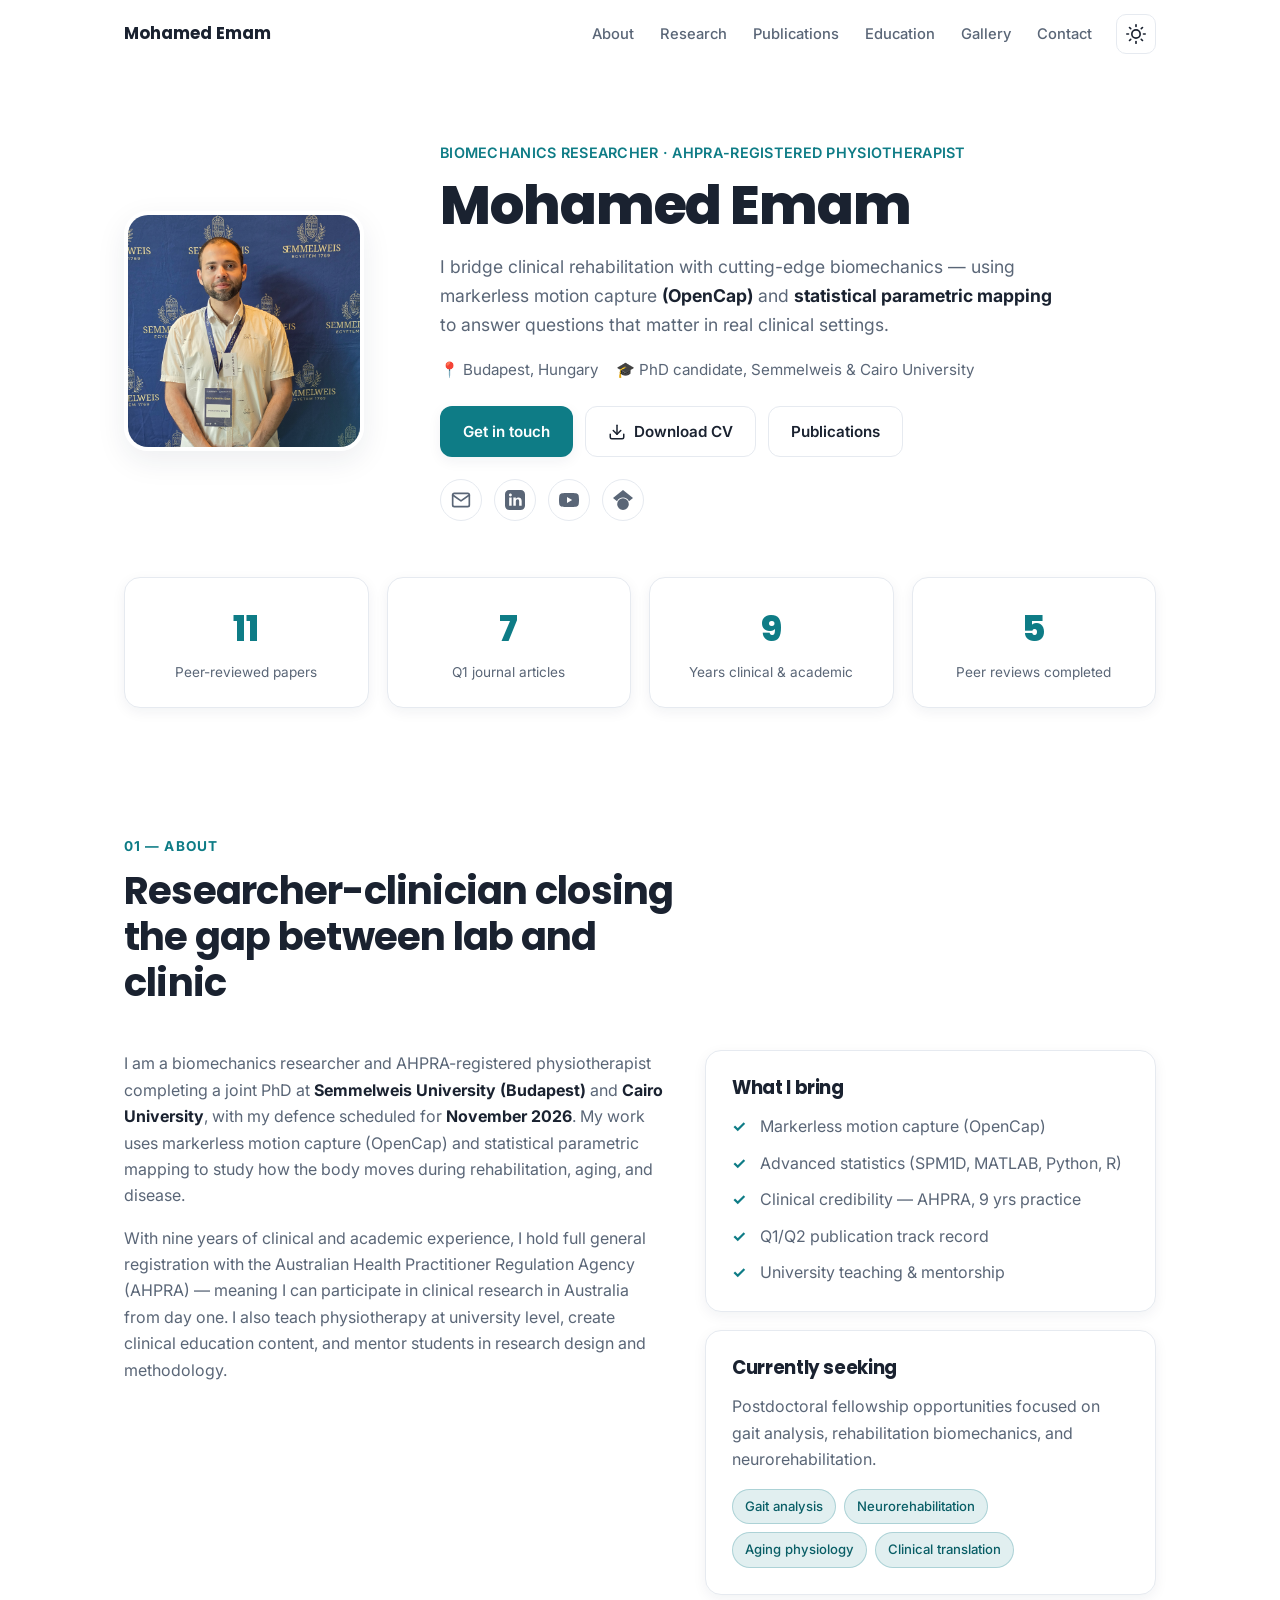
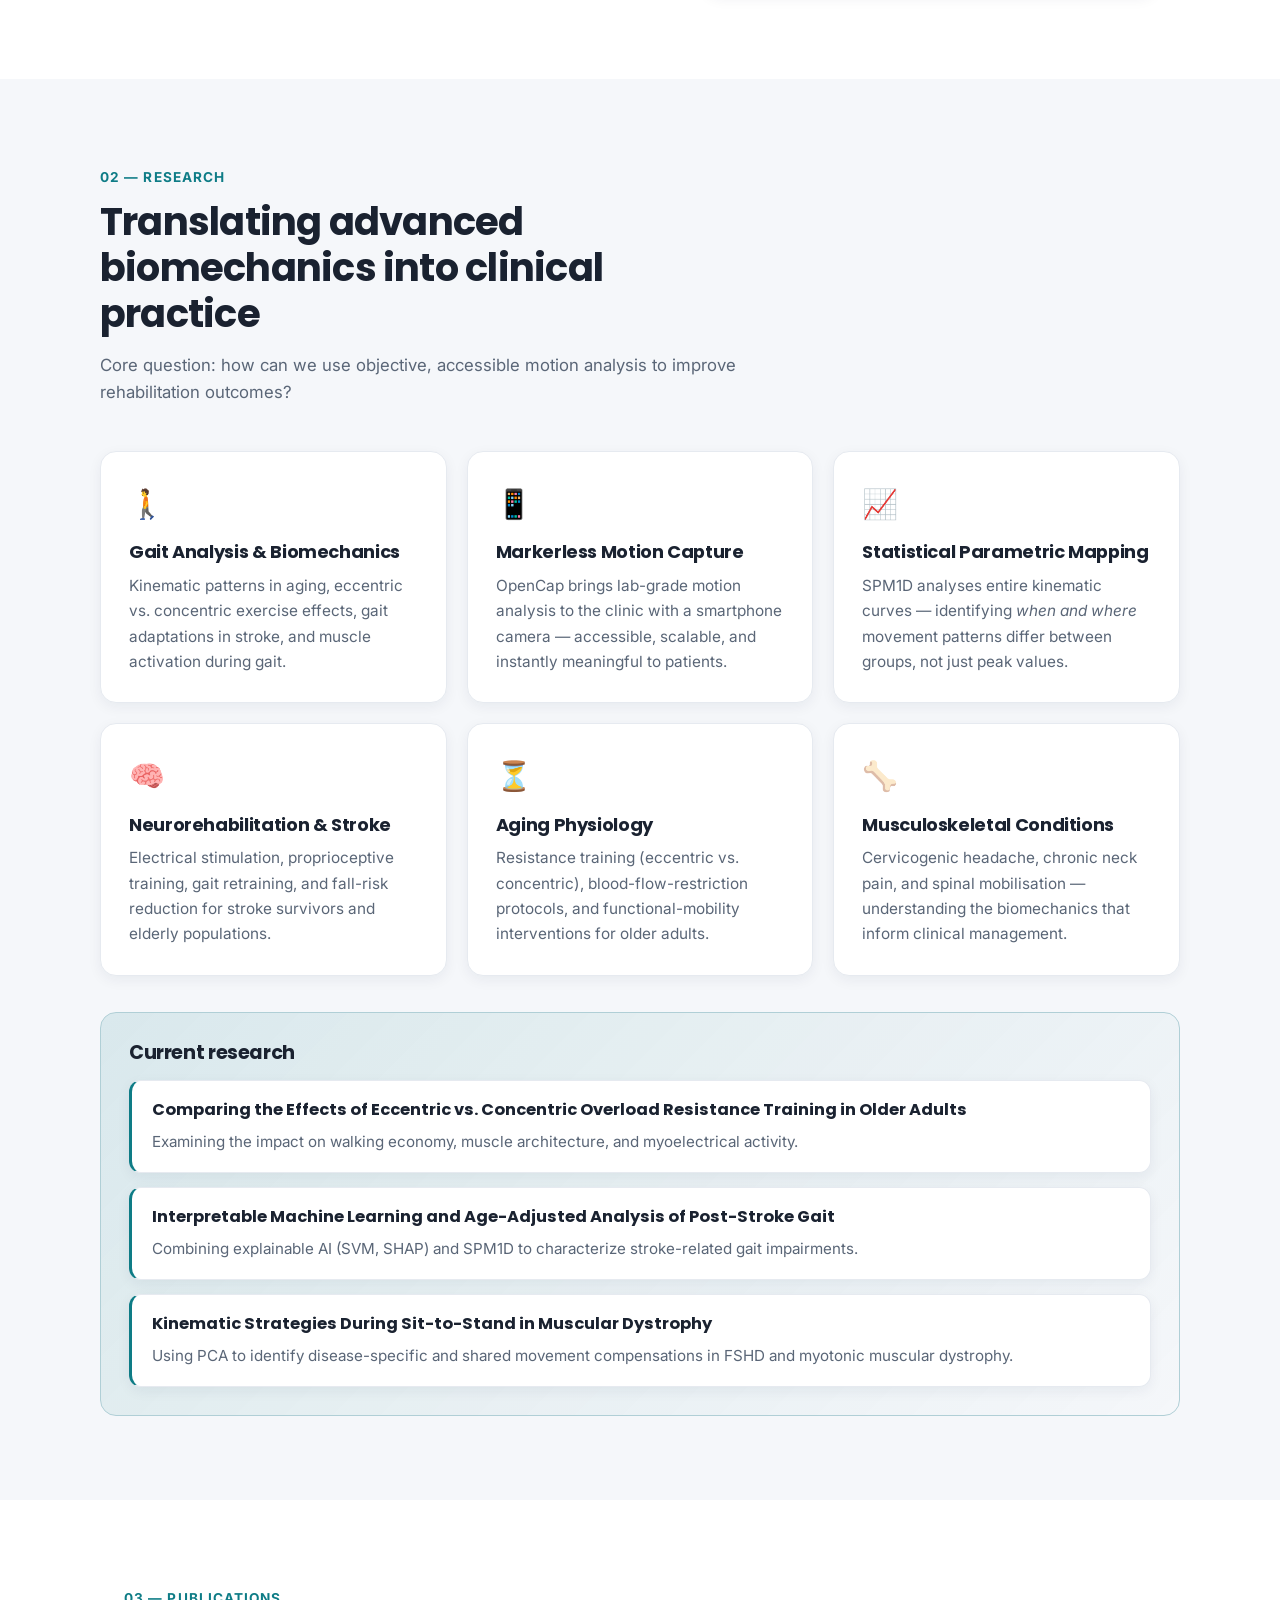
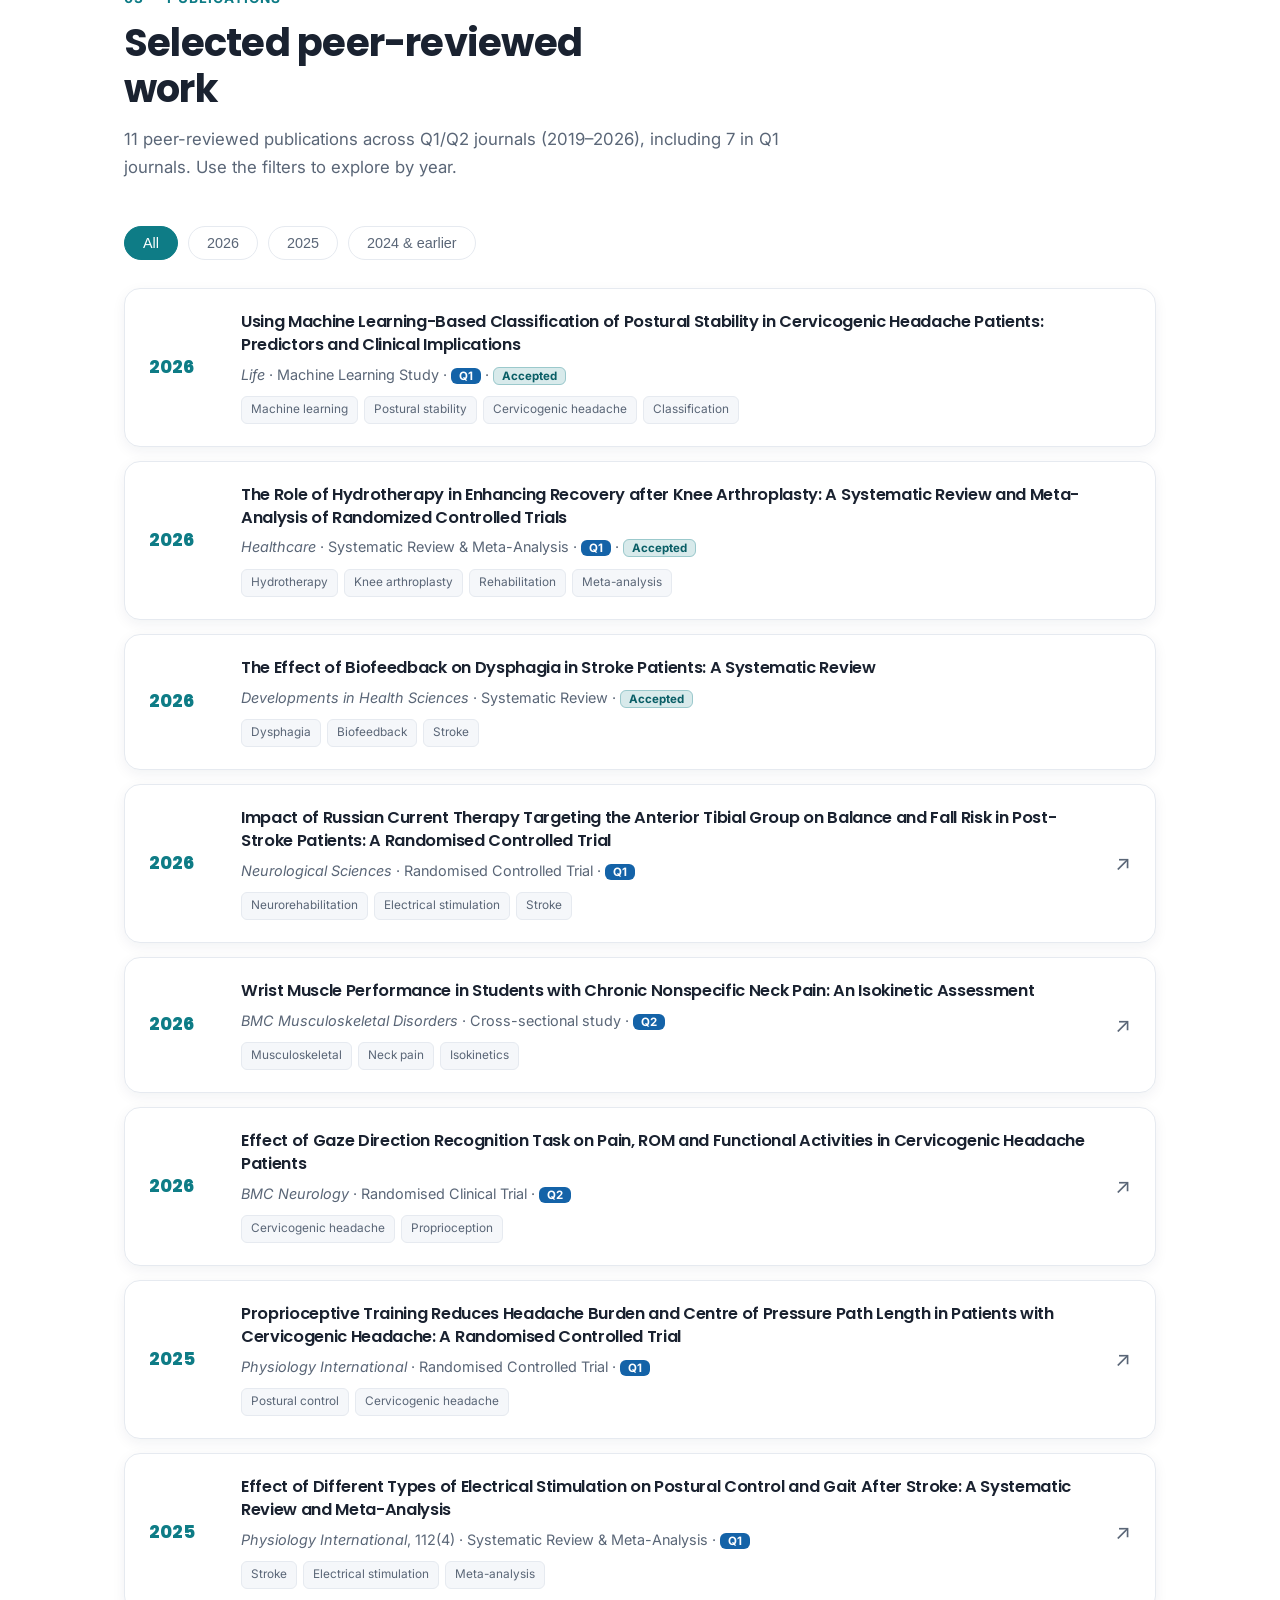
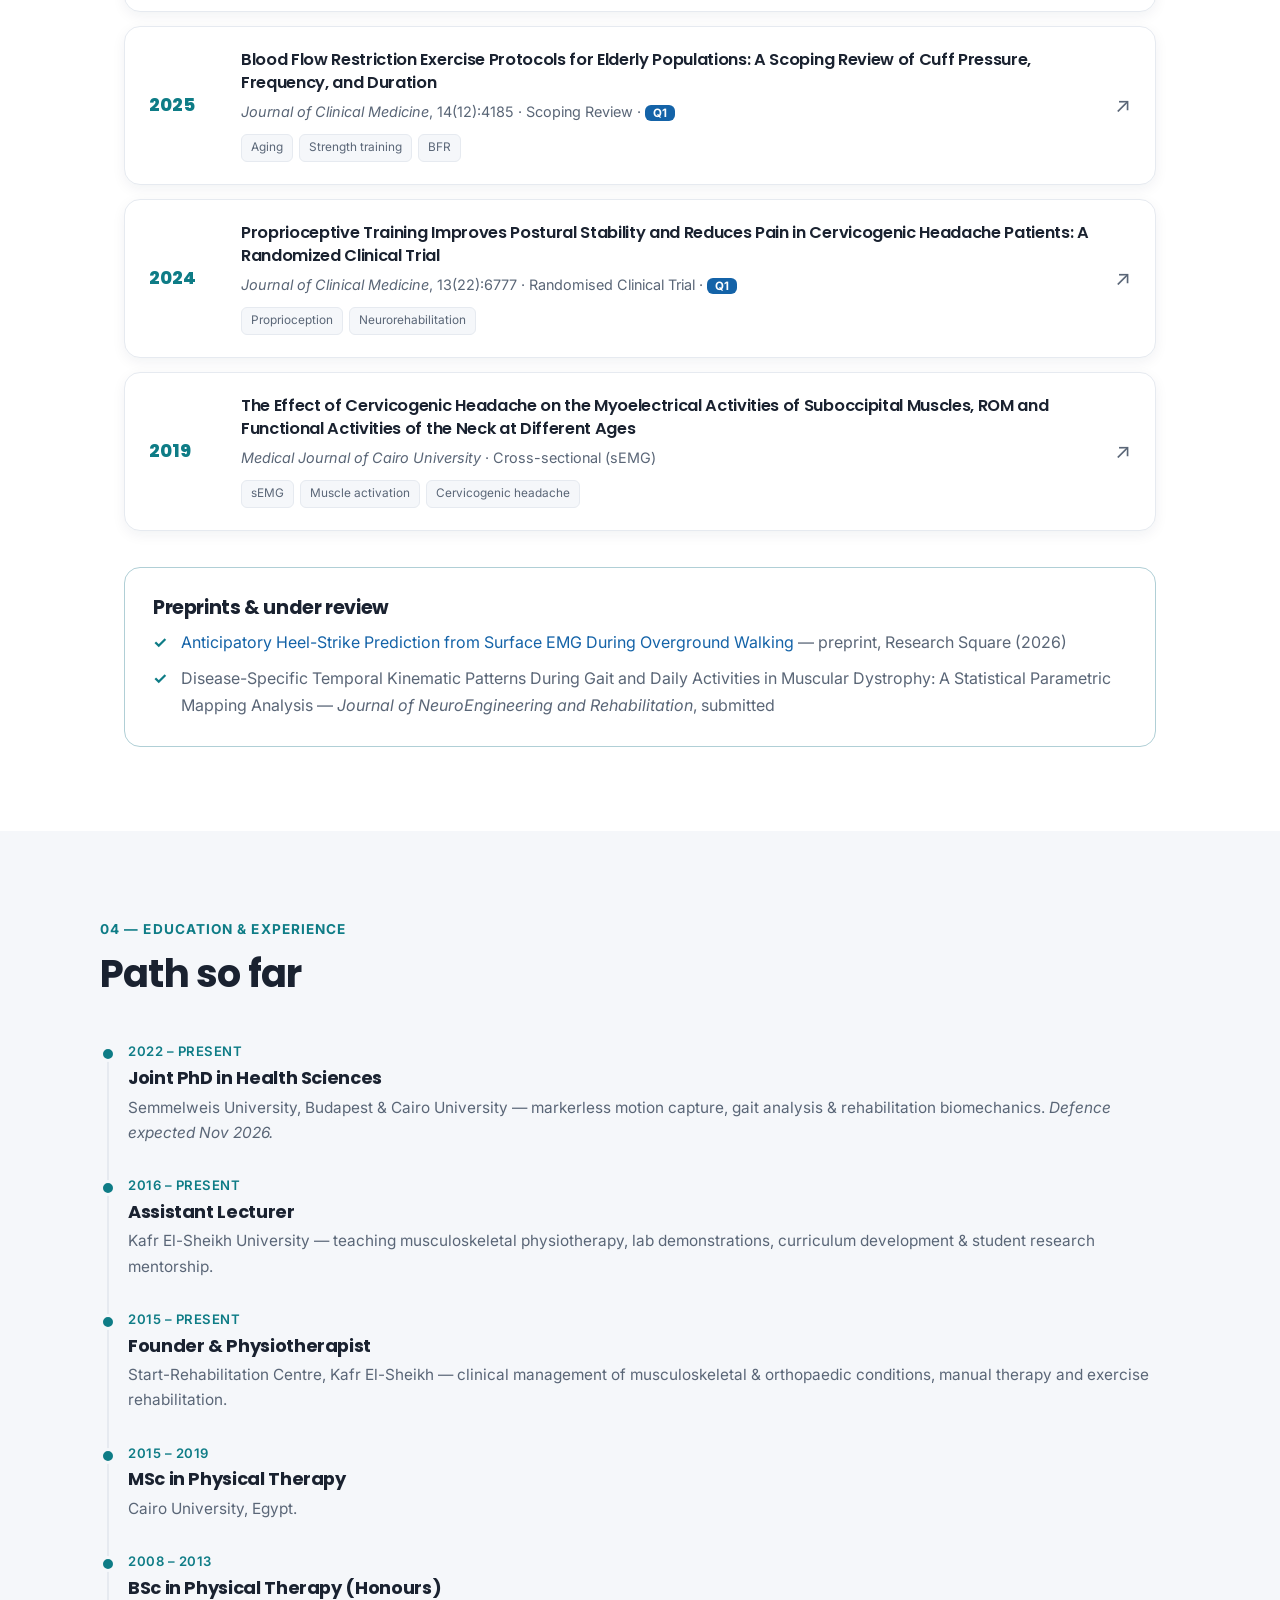
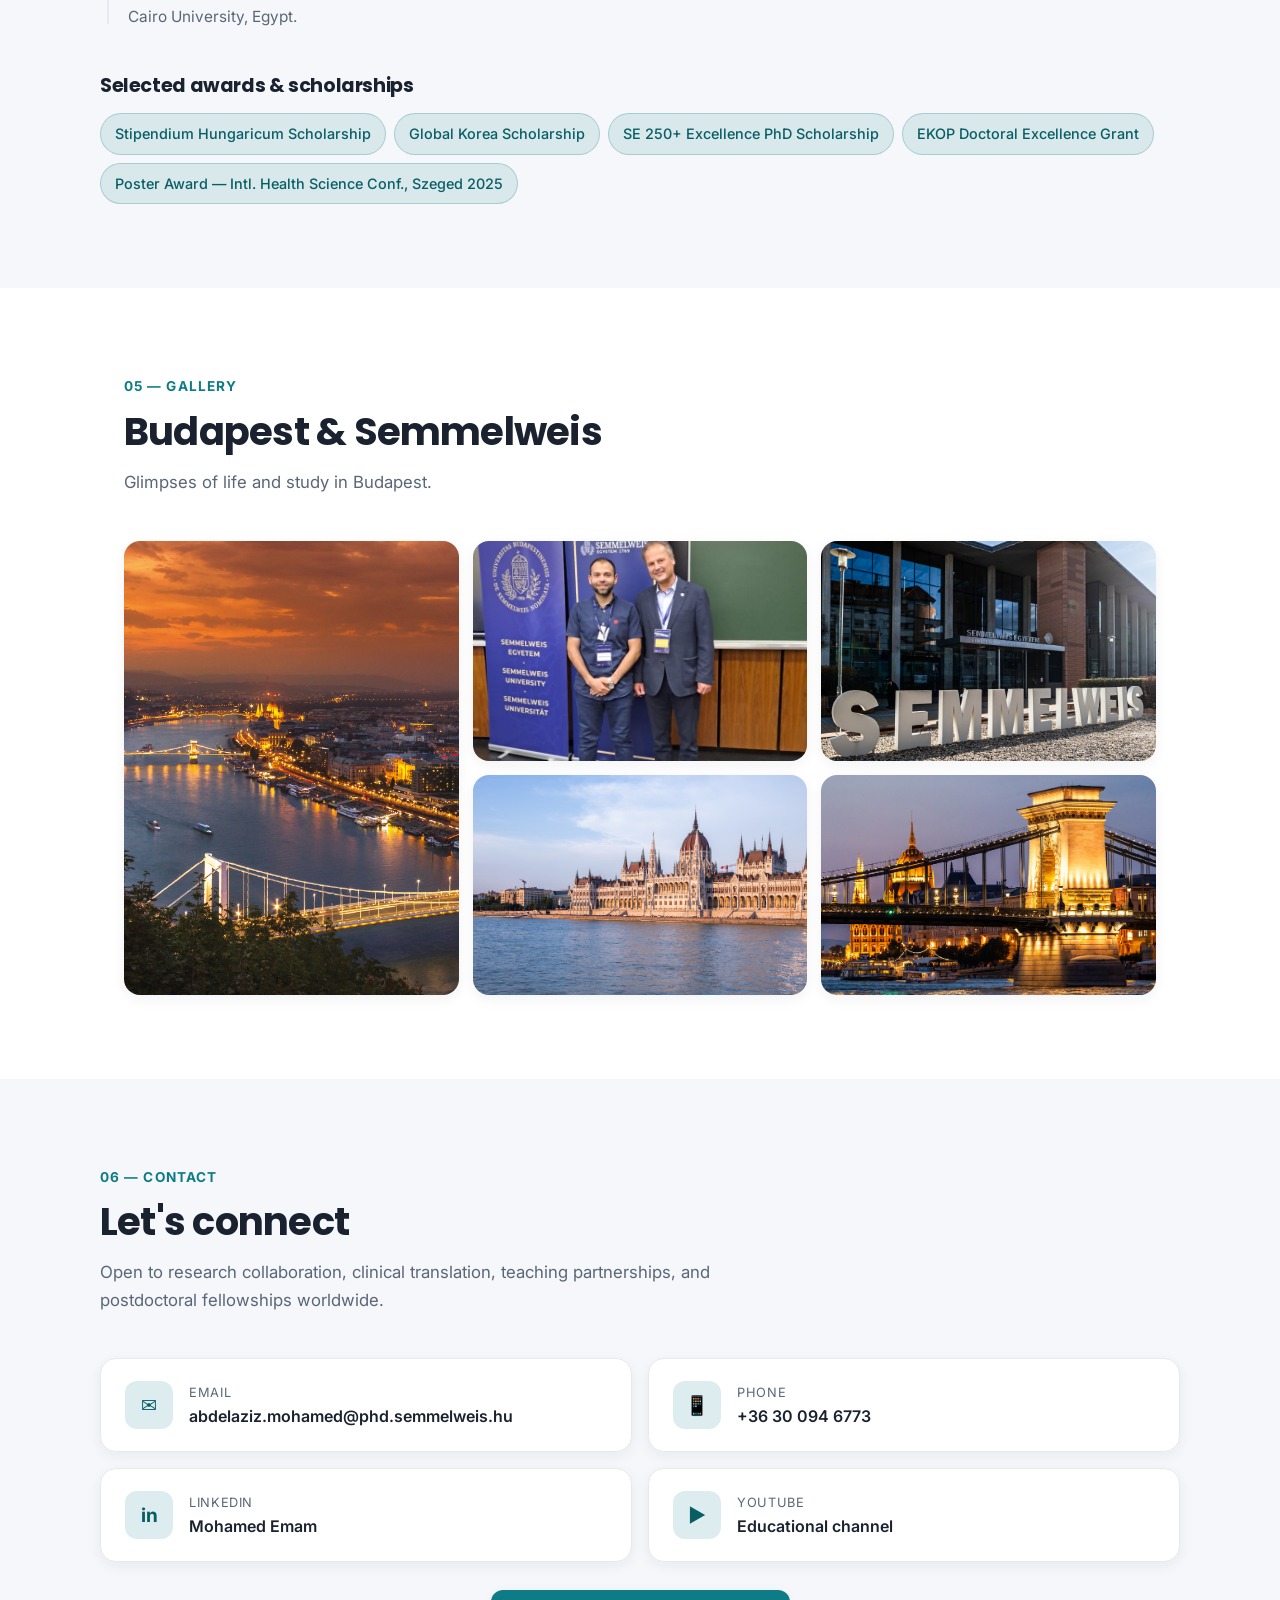
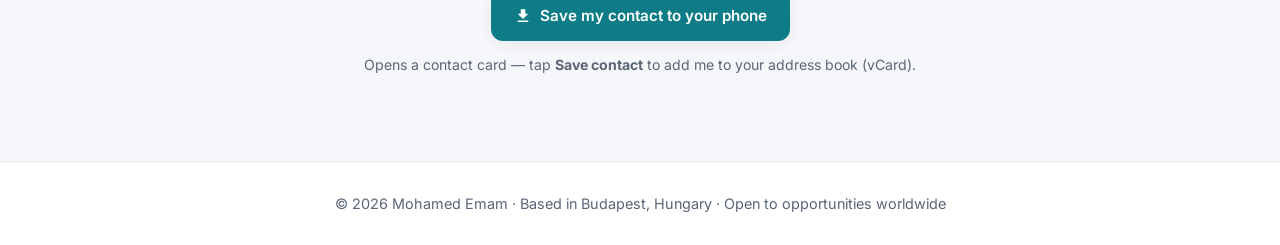
==== commit 4db86319: "Add accepted Life (Q1) paper: ML classification of postural stability in cervicogenic headache - ind" ====
--- a/index.html
+++ b/index.html
@@ -93,8 +93,8 @@
 
       <!-- quick stats -->
       <div class="stats">
-        <div class="stat"><span class="stat__num">10</span><span class="stat__label">Peer-reviewed papers</span></div>
-        <div class="stat"><span class="stat__num">6</span><span class="stat__label">Q1 journal articles</span></div>
+        <div class="stat"><span class="stat__num">11</span><span class="stat__label">Peer-reviewed papers</span></div>
+        <div class="stat"><span class="stat__num">7</span><span class="stat__label">Q1 journal articles</span></div>
         <div class="stat"><span class="stat__num">9</span><span class="stat__label">Years clinical &amp; academic</span></div>
         <div class="stat"><span class="stat__num">5</span><span class="stat__label">Peer reviews completed</span></div>
       </div>
@@ -213,7 +213,7 @@
       <div class="section__head">
         <span class="section__kicker">03 — Publications</span>
         <h2>Selected peer-reviewed work</h2>
-        <p class="section__intro">10 peer-reviewed publications across Q1/Q2 journals (2019–2026), including 6 in Q1 journals. Use the filters to explore by year.</p>
+        <p class="section__intro">11 peer-reviewed publications across Q1/Q2 journals (2019–2026), including 7 in Q1 journals. Use the filters to explore by year.</p>
       </div>
 
       <div class="filters" id="pubFilters">
@@ -224,6 +224,15 @@
       </div>
 
       <div class="pubs" id="pubList">
+        <div class="pub" data-year="2026">
+          <div class="pub__year">2026</div>
+          <div class="pub__body">
+            <h3>Using Machine Learning-Based Classification of Postural Stability in Cervicogenic Headache Patients: Predictors and Clinical Implications</h3>
+            <p class="pub__venue"><em>Life</em> · Machine Learning Study · <span class="badge">Q1</span> · <span class="badge badge--soft">Accepted</span></p>
+            <div class="tags"><span>Machine learning</span><span>Postural stability</span><span>Cervicogenic headache</span><span>Classification</span></div>
+          </div>
+        </div>
+
         <div class="pub" data-year="2026">
           <div class="pub__year">2026</div>
           <div class="pub__body">
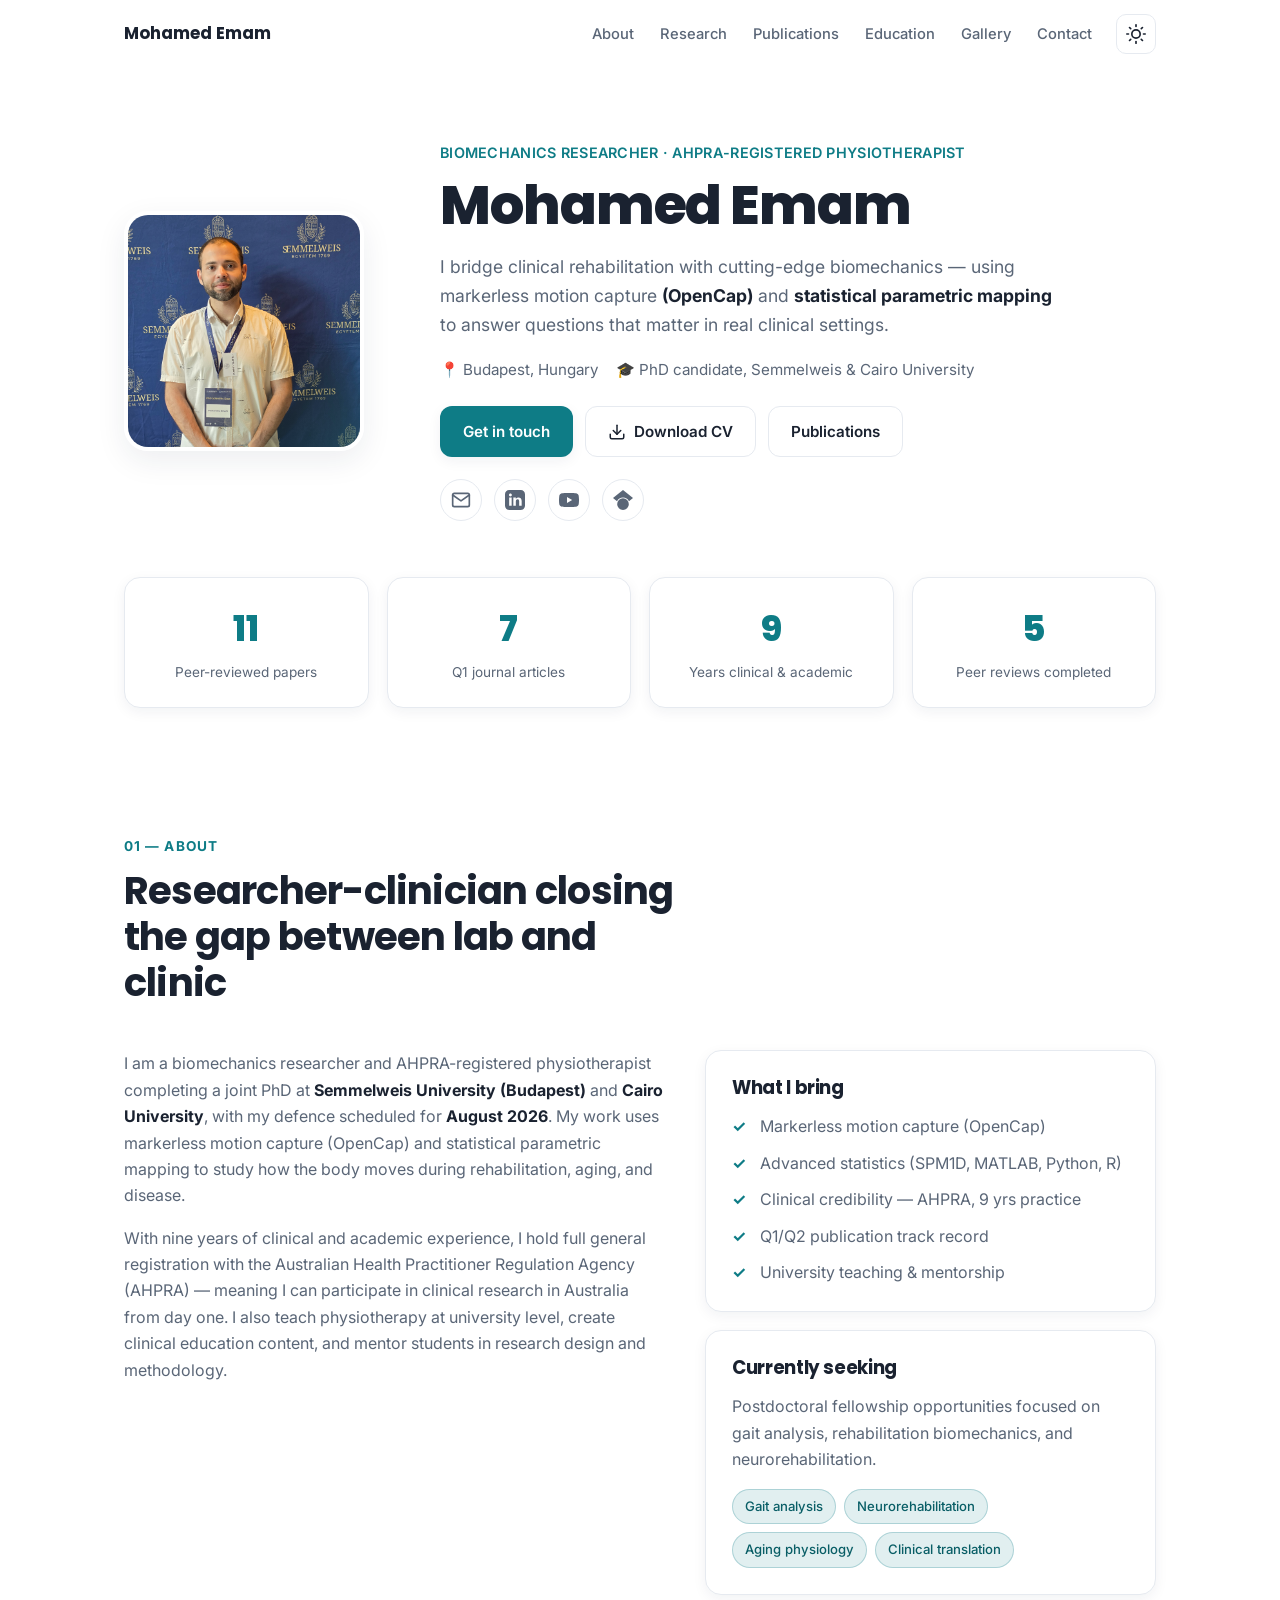
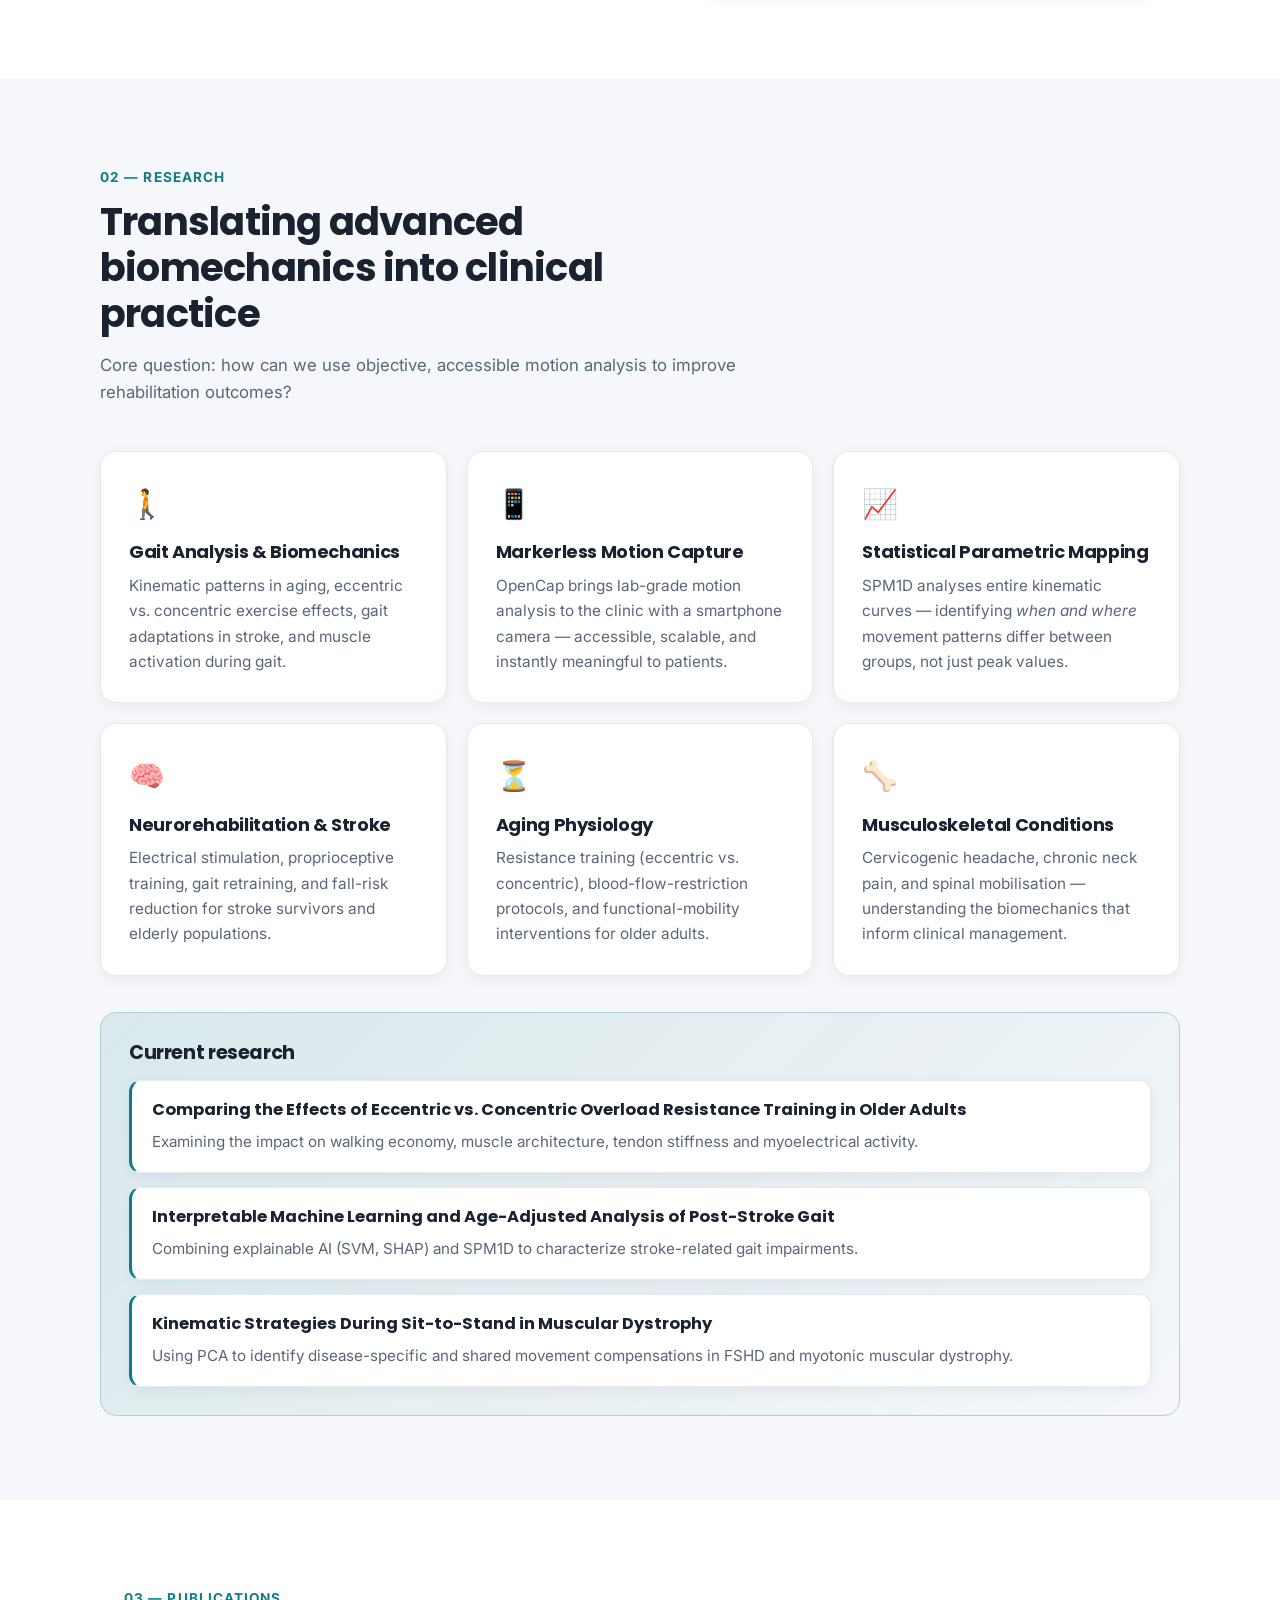
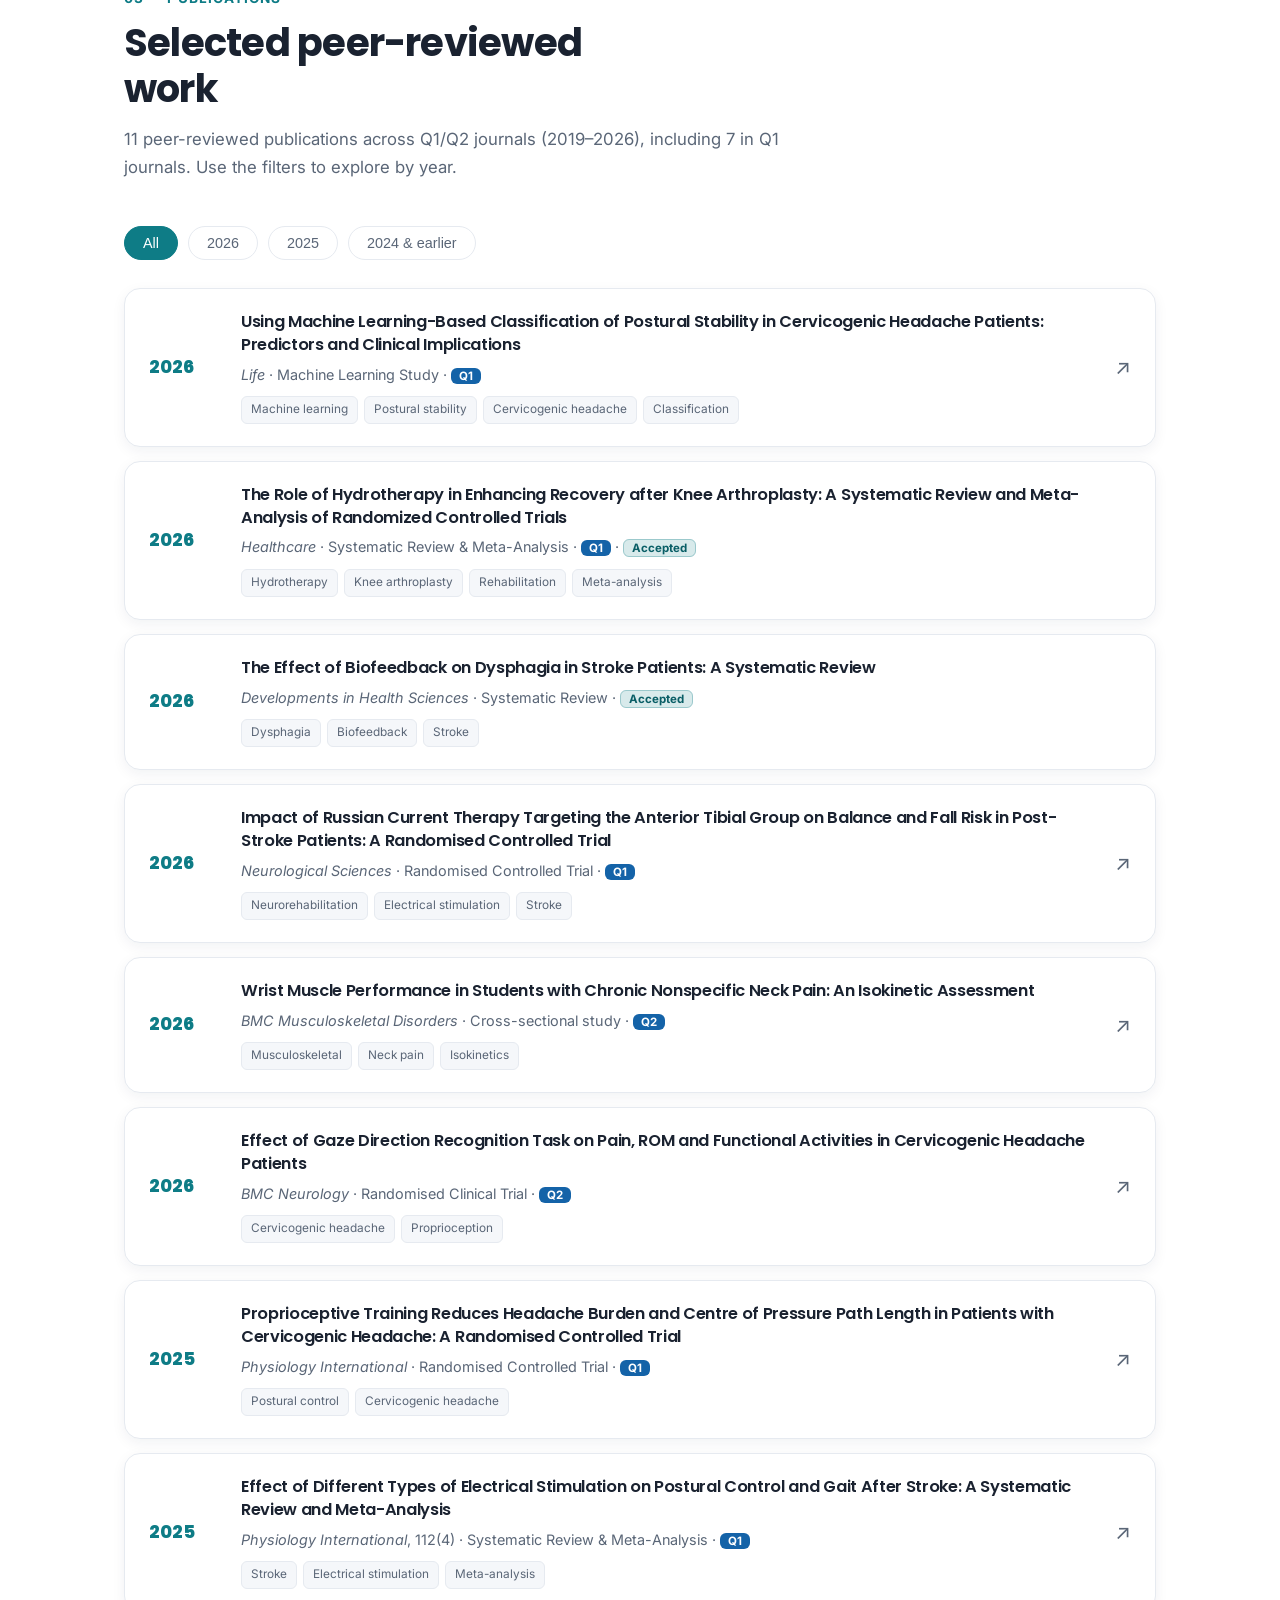
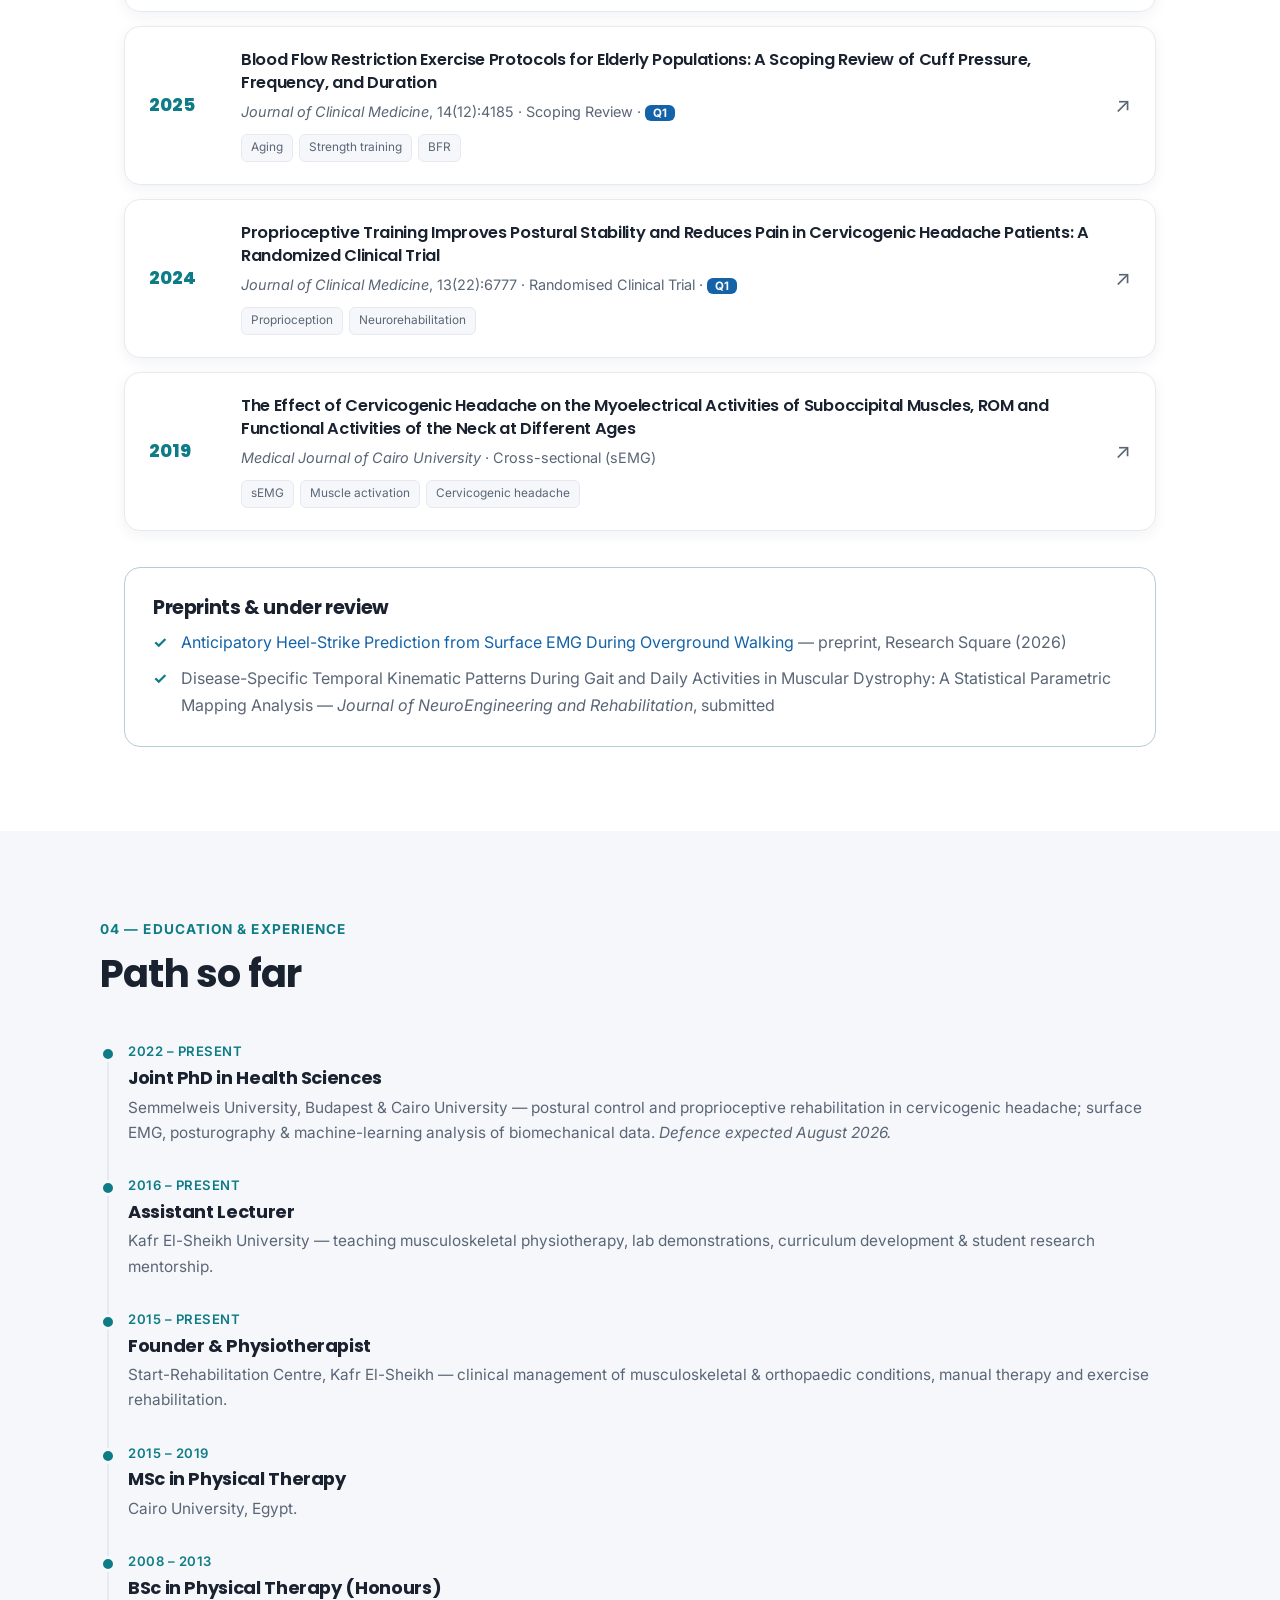
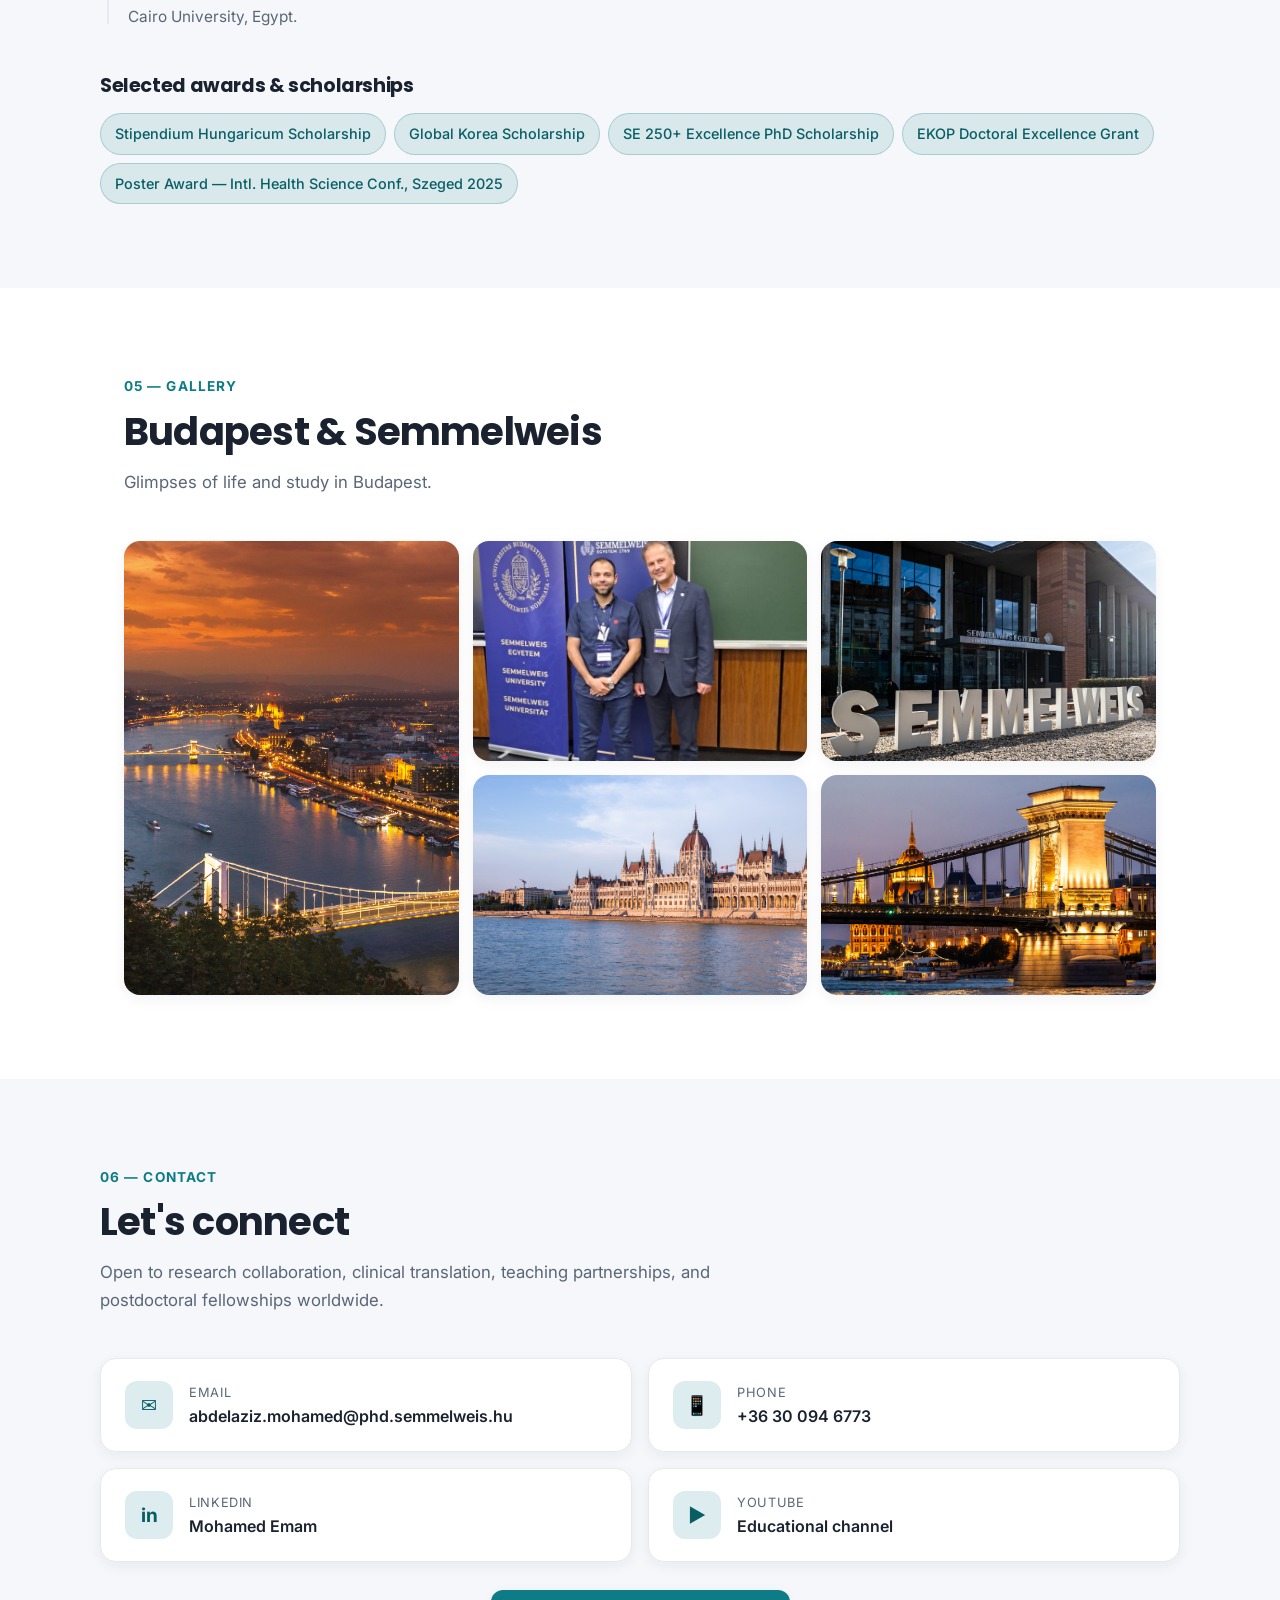
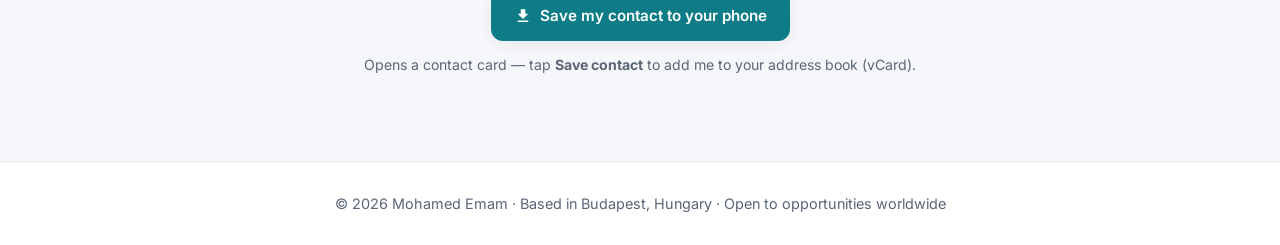
==== commit 5e36a071: "Correct PhD framing, defence date, and publication count - PhD focus: cervicogenic headache + postur" ====
--- a/index.html
+++ b/index.html
@@ -112,7 +112,7 @@
             I am a biomechanics researcher and AHPRA-registered physiotherapist completing a
             joint PhD at <strong>Semmelweis University (Budapest)</strong> and
             <strong>Cairo University</strong>, with my defence scheduled for
-            <strong>November 2026</strong>. My work uses markerless motion capture (OpenCap)
+            <strong>August 2026</strong>. My work uses markerless motion capture (OpenCap)
             and statistical parametric mapping to study how the body moves during
             rehabilitation, aging, and disease.
           </p>
@@ -194,7 +194,7 @@
         <div class="projects">
           <div class="project">
             <h4>Comparing the Effects of Eccentric vs. Concentric Overload Resistance Training in Older Adults</h4>
-            <p>Examining the impact on walking economy, muscle architecture, and myoelectrical activity.</p>
+            <p>Examining the impact on walking economy, muscle architecture, tendon stiffness and myoelectrical activity.</p>
           </div>
           <div class="project">
             <h4>Interpretable Machine Learning and Age-Adjusted Analysis of Post-Stroke Gait</h4>
@@ -224,16 +224,17 @@
       </div>
 
       <div class="pubs" id="pubList">
-        <div class="pub" data-year="2026">
+        <a class="pub" data-year="2026" href="https://www.mdpi.com/2075-1729/16/7/1061" target="_blank" rel="noopener">
           <div class="pub__year">2026</div>
           <div class="pub__body">
             <h3>Using Machine Learning-Based Classification of Postural Stability in Cervicogenic Headache Patients: Predictors and Clinical Implications</h3>
-            <p class="pub__venue"><em>Life</em> · Machine Learning Study · <span class="badge">Q1</span> · <span class="badge badge--soft">Accepted</span></p>
+            <p class="pub__venue"><em>Life</em> · Machine Learning Study · <span class="badge">Q1</span></p>
             <div class="tags"><span>Machine learning</span><span>Postural stability</span><span>Cervicogenic headache</span><span>Classification</span></div>
           </div>
-        </div>
-
-        <div class="pub" data-year="2026">
+          <span class="pub__arrow">↗</span>
+        </a>
+
+        <div class="pub" data-year="2026">  
           <div class="pub__year">2026</div>
           <div class="pub__body">
             <h3>The Role of Hydrotherapy in Enhancing Recovery after Knee Arthroplasty: A Systematic Review and Meta-Analysis of Randomized Controlled Trials</h3>
@@ -352,7 +353,7 @@
           <div class="tl__dot"></div>
           <div class="tl__date">2022 – Present</div>
           <h3>Joint PhD in Health Sciences</h3>
-          <p>Semmelweis University, Budapest &amp; Cairo University — markerless motion capture, gait analysis &amp; rehabilitation biomechanics. <em>Defence expected Nov 2026.</em></p>
+          <p>Semmelweis University, Budapest &amp; Cairo University — postural control and proprioceptive rehabilitation in cervicogenic headache; surface EMG, posturography &amp; machine-learning analysis of biomechanical data. <em>Defence expected August 2026.</em></p>
         </div>
         <div class="tl">
           <div class="tl__dot"></div>
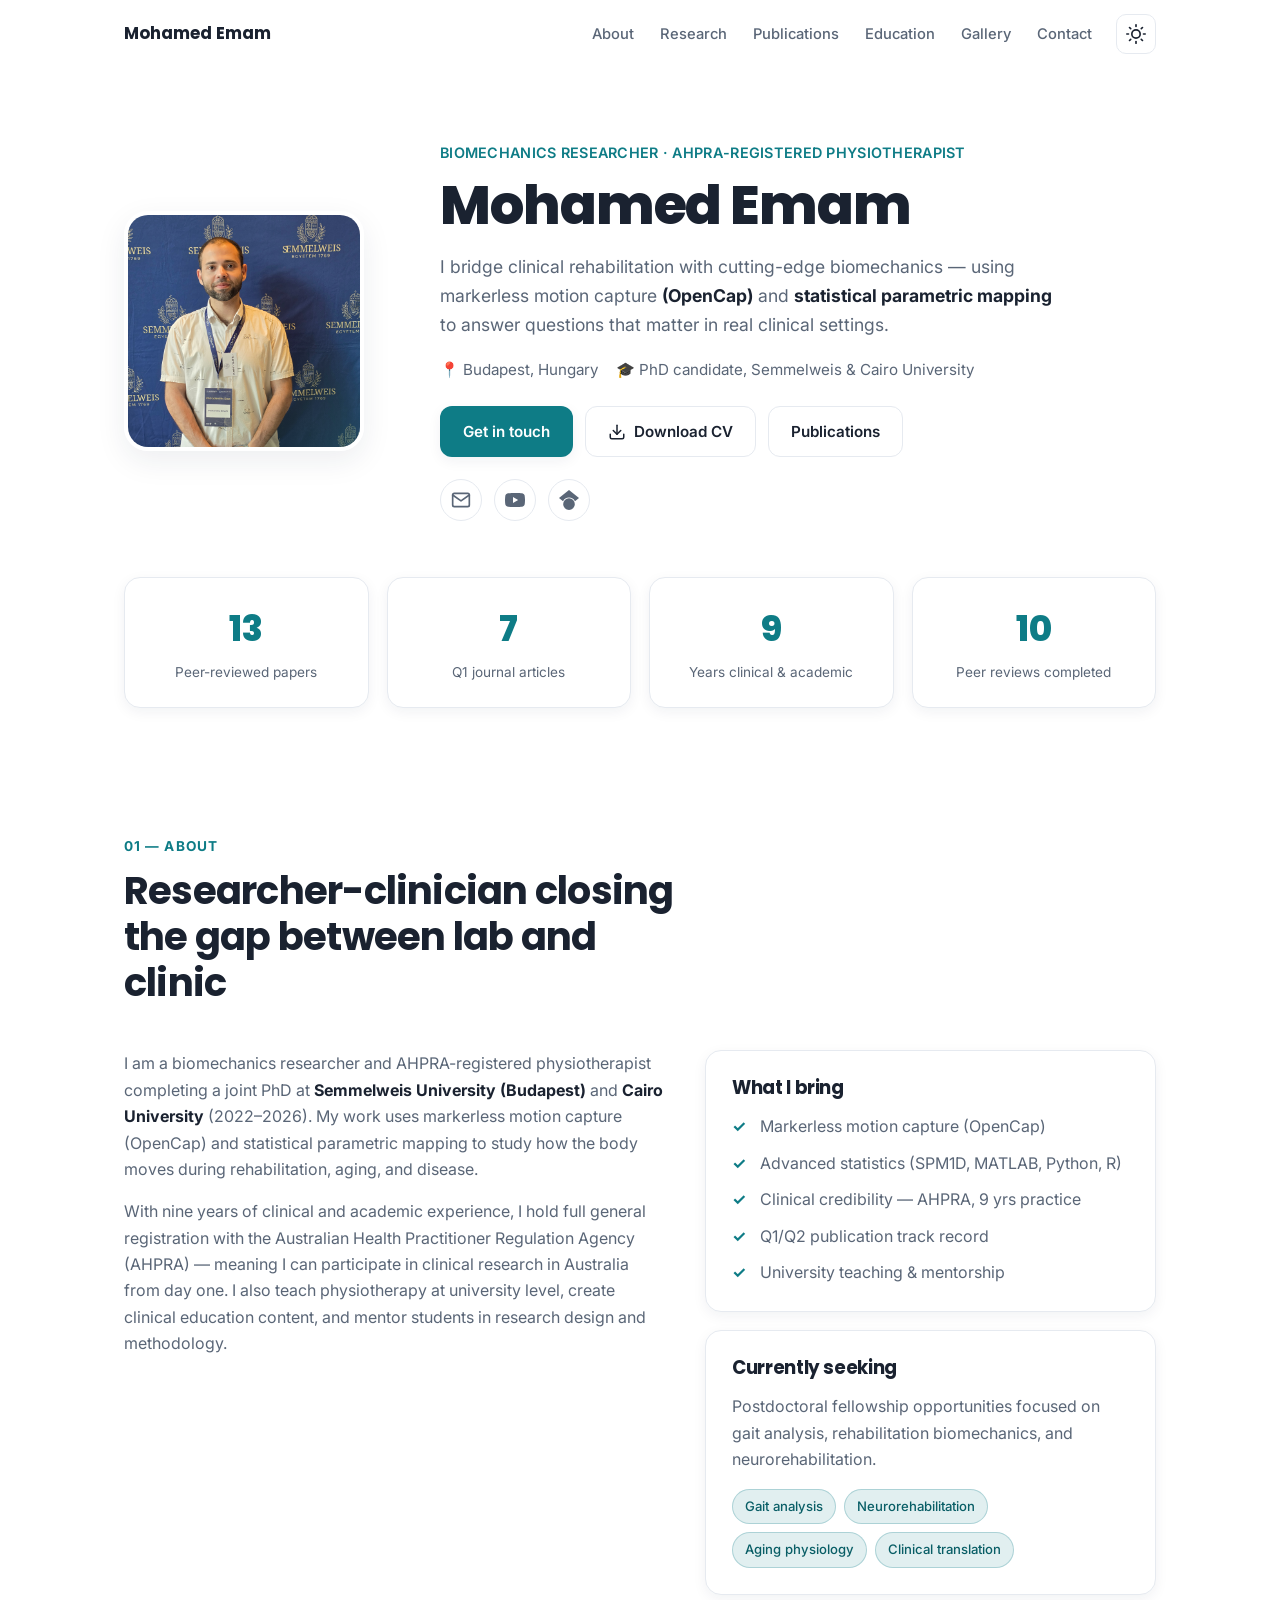
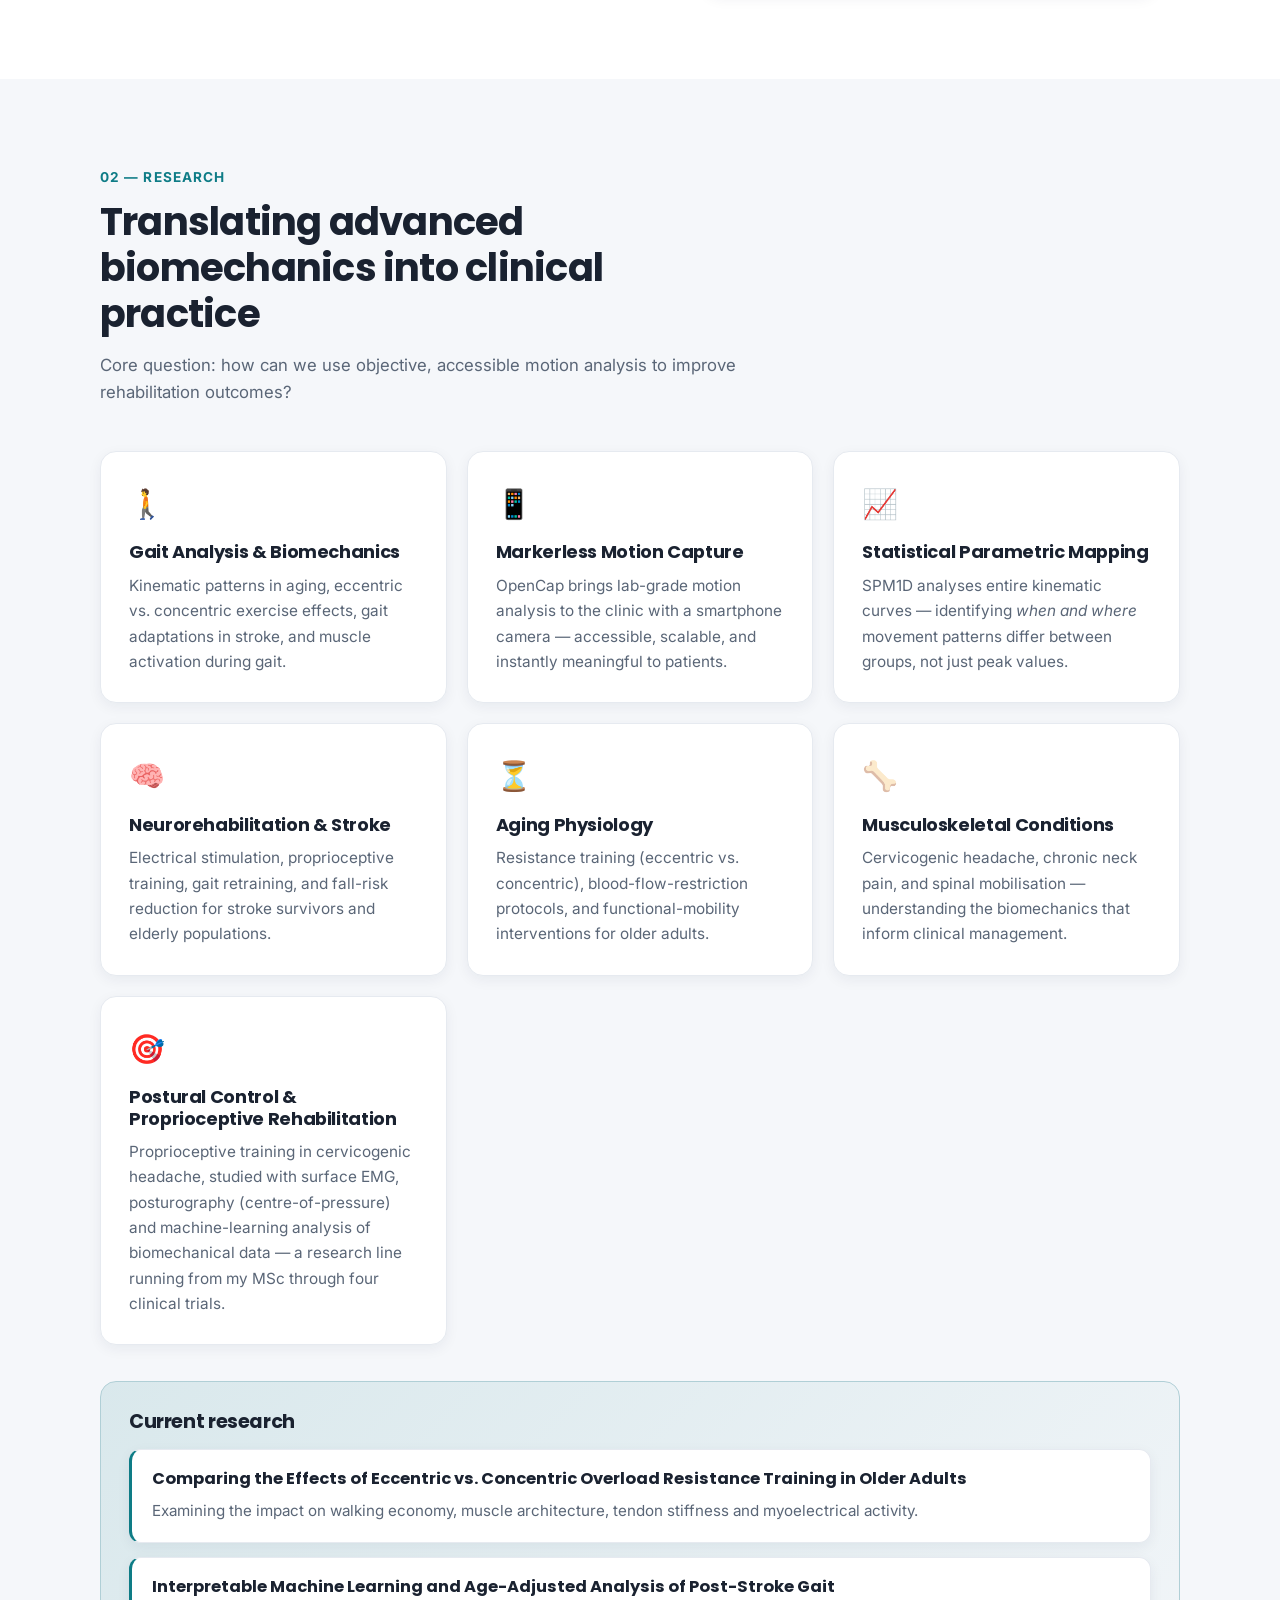
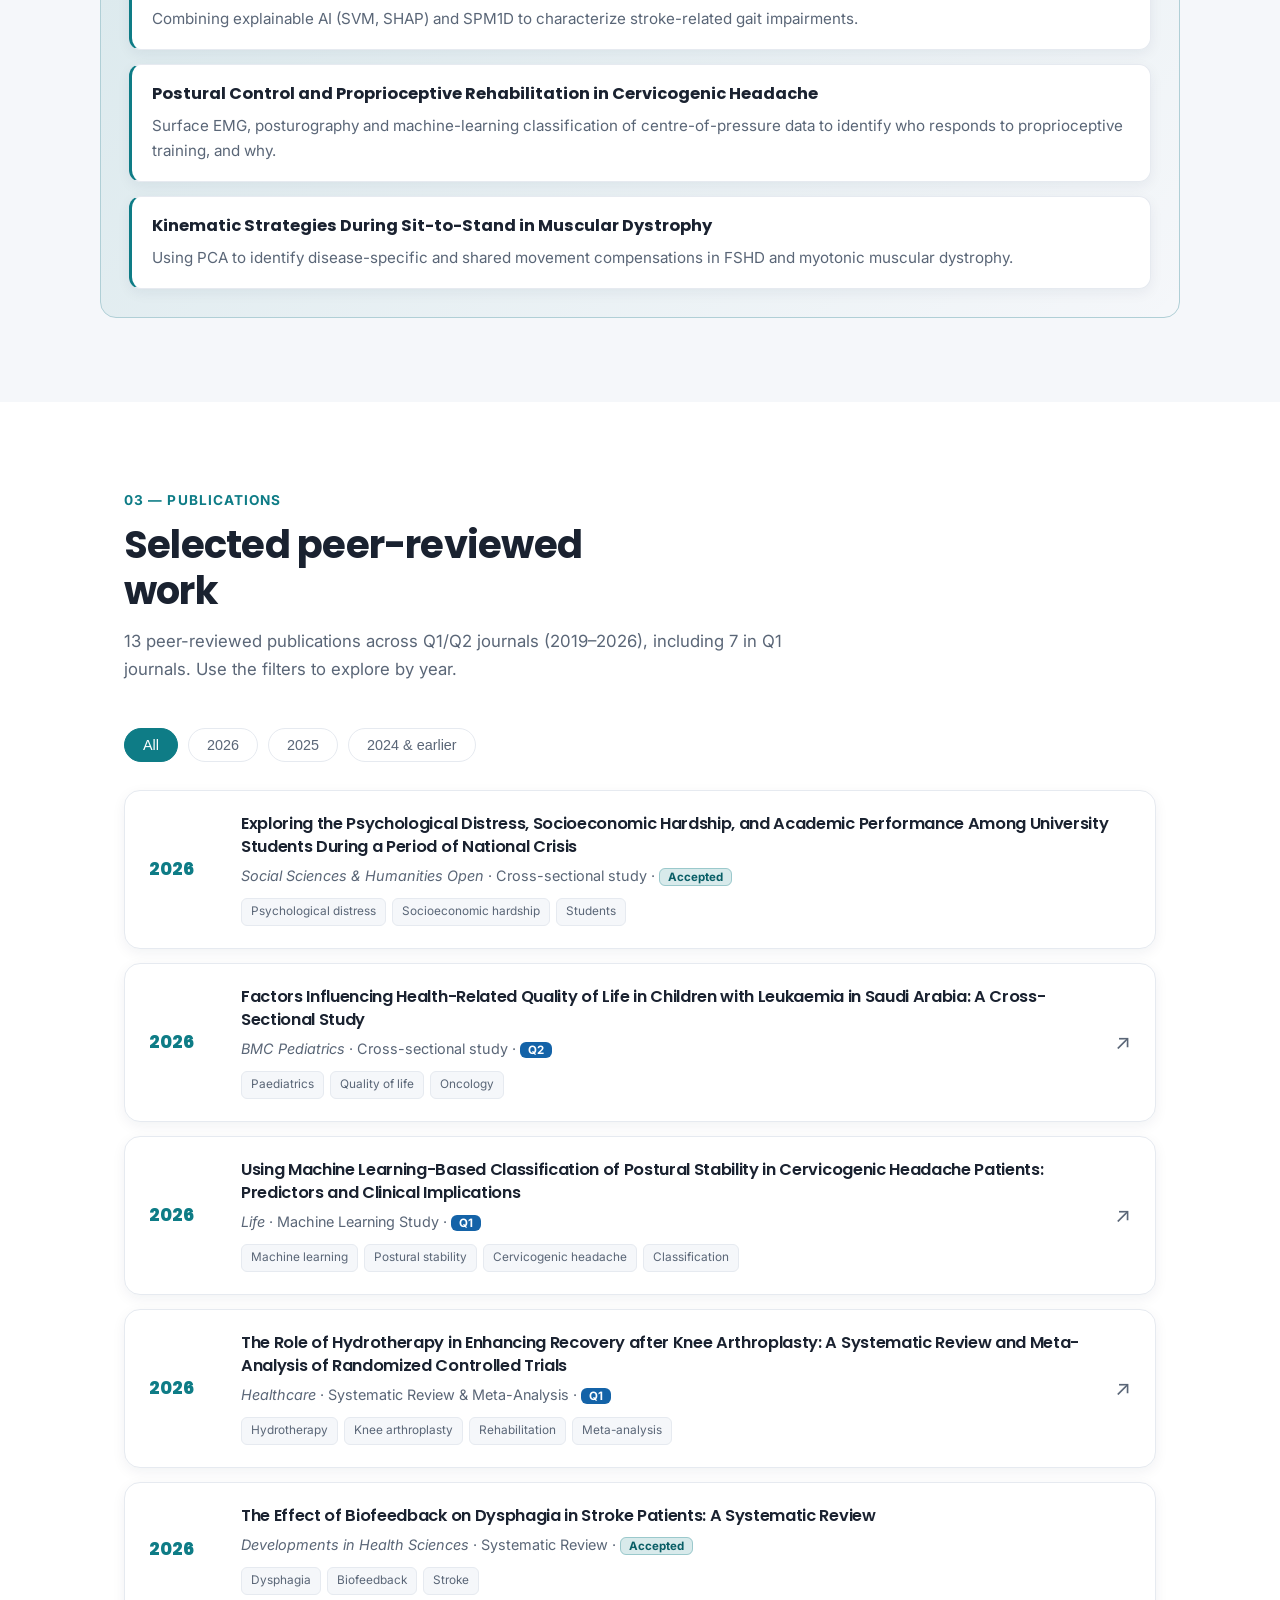
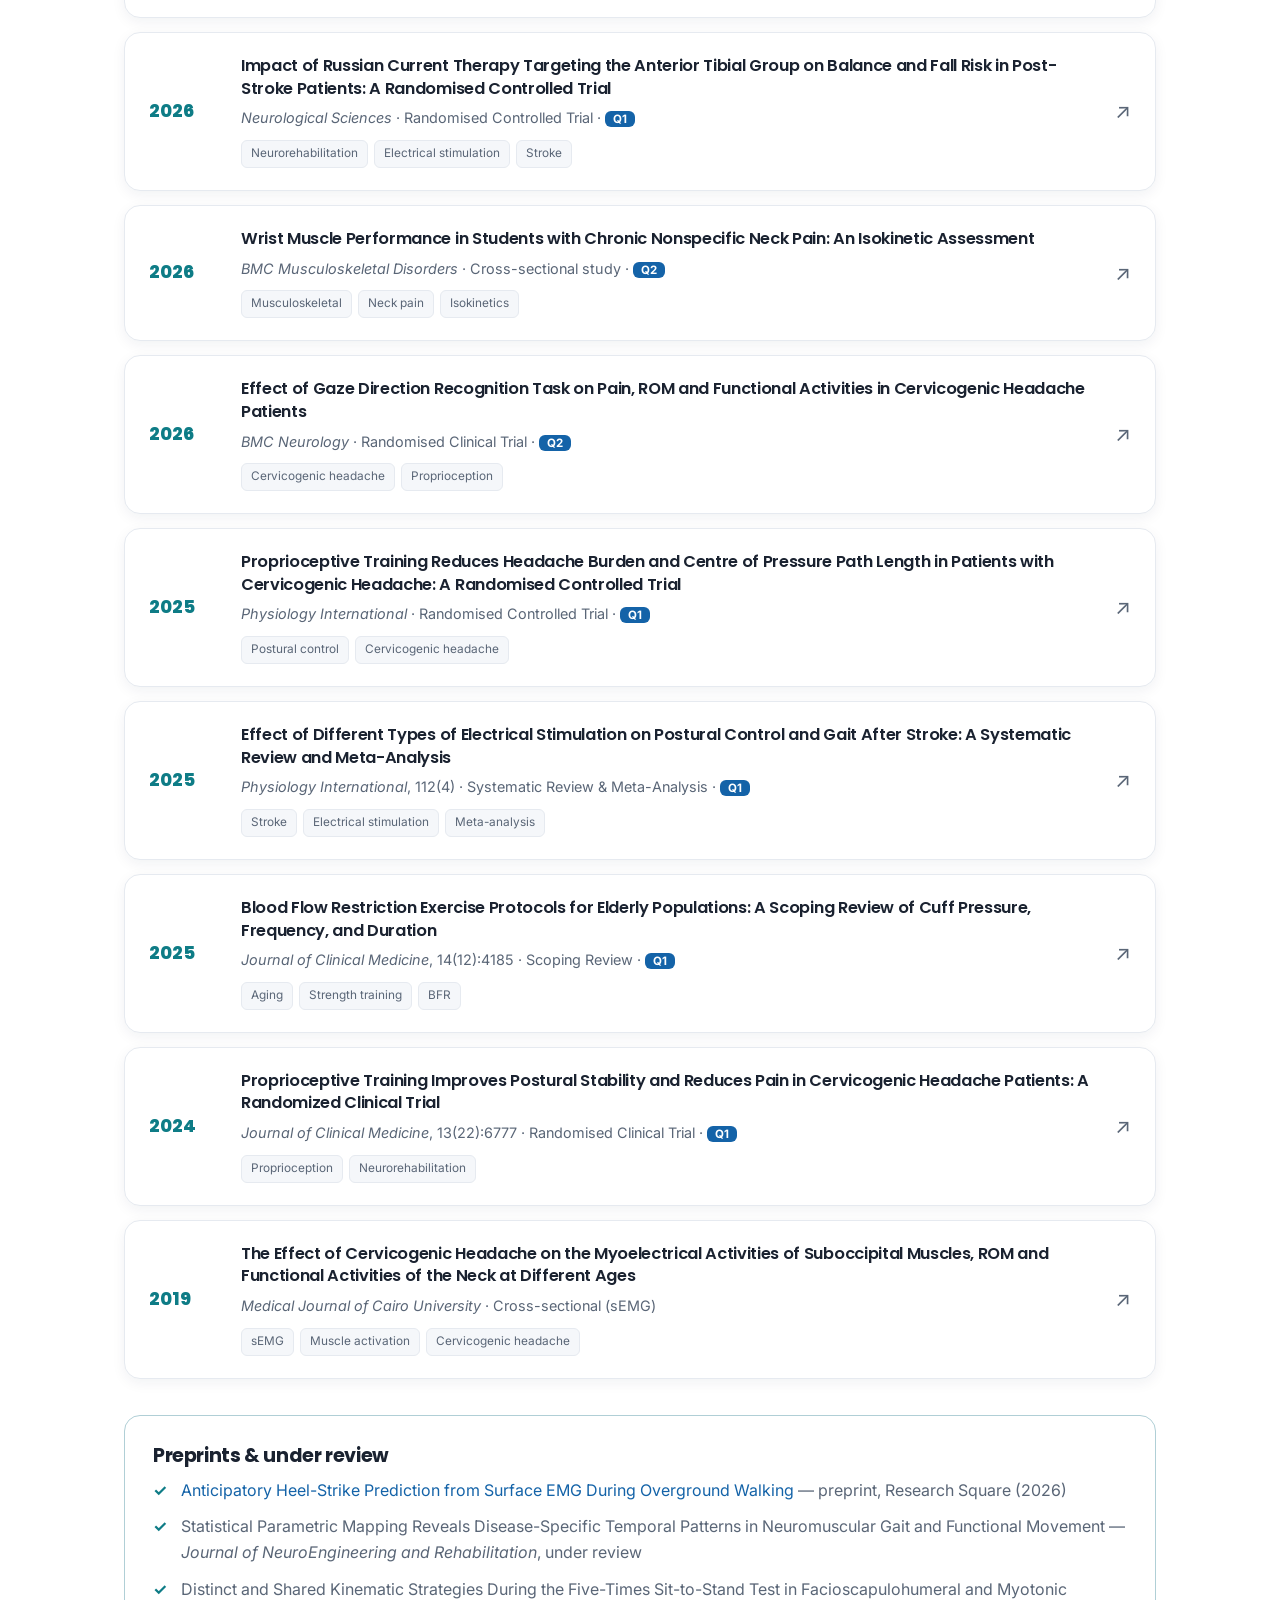
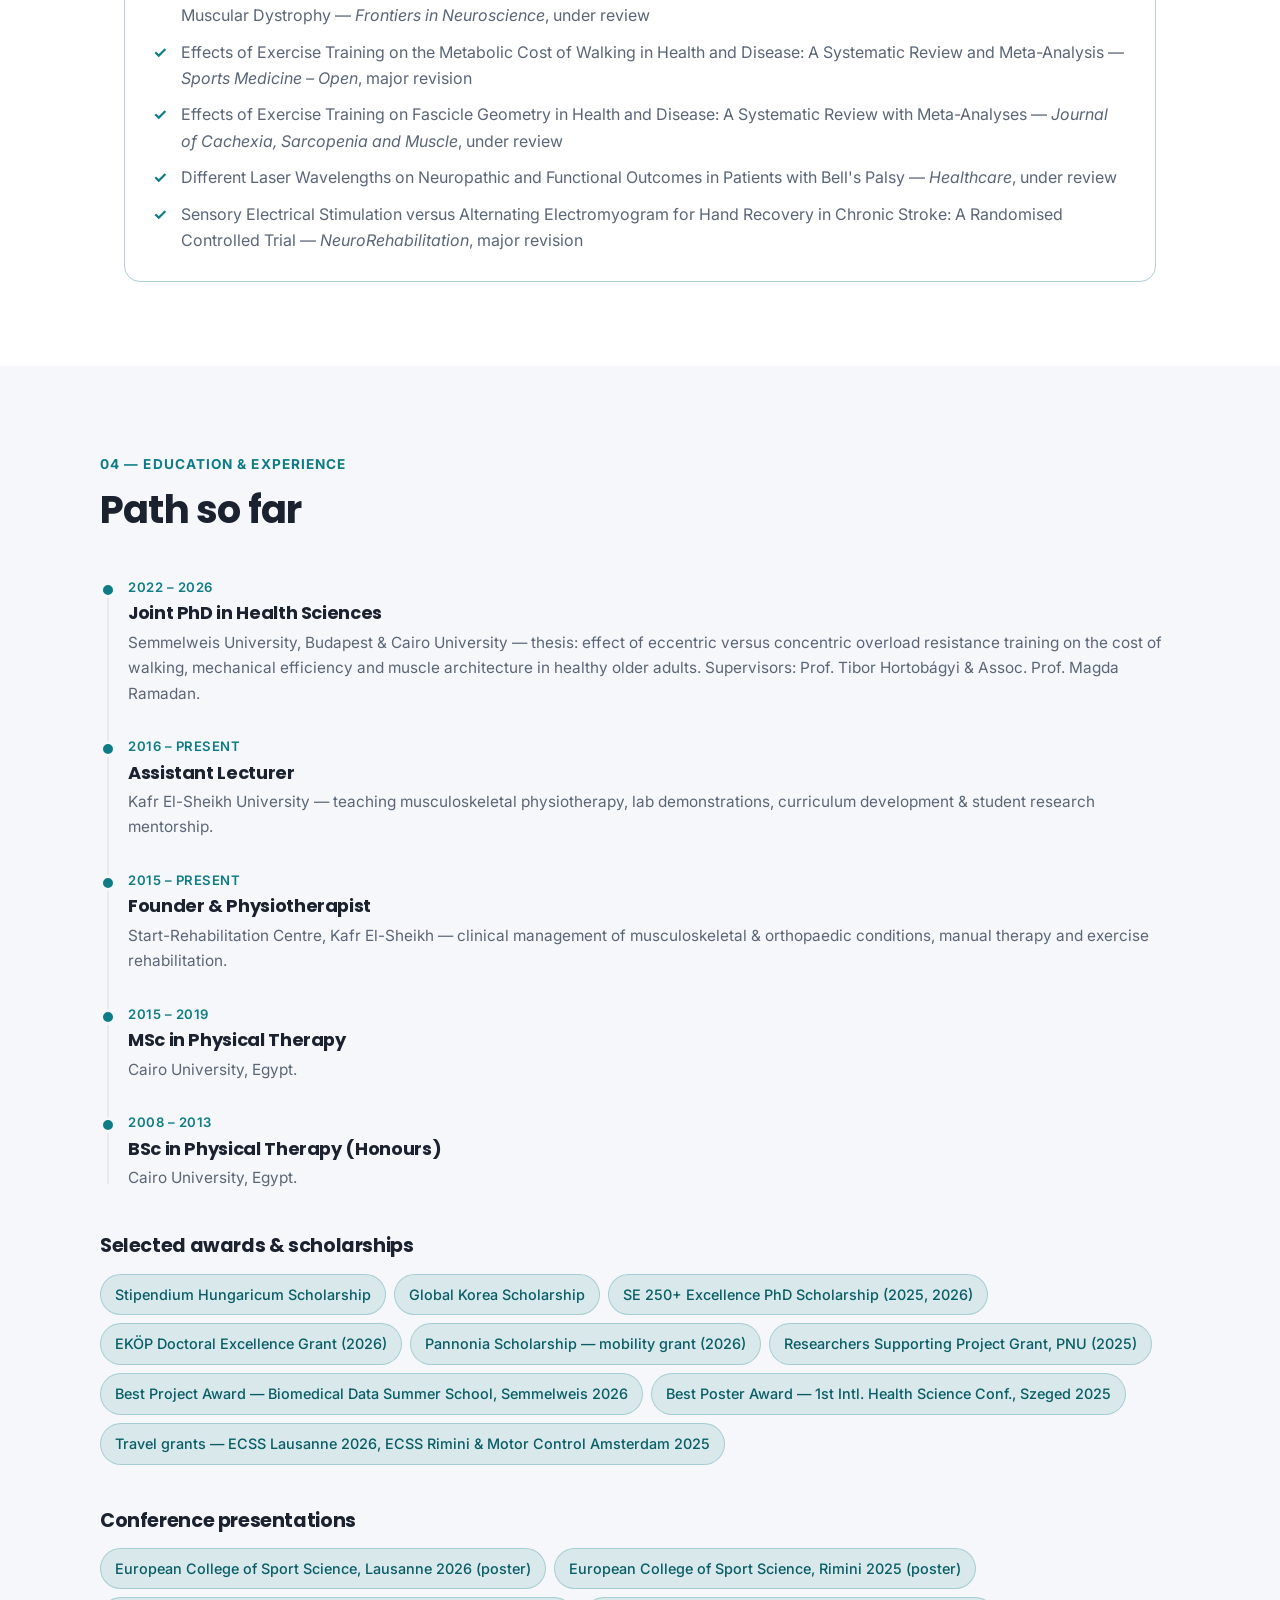
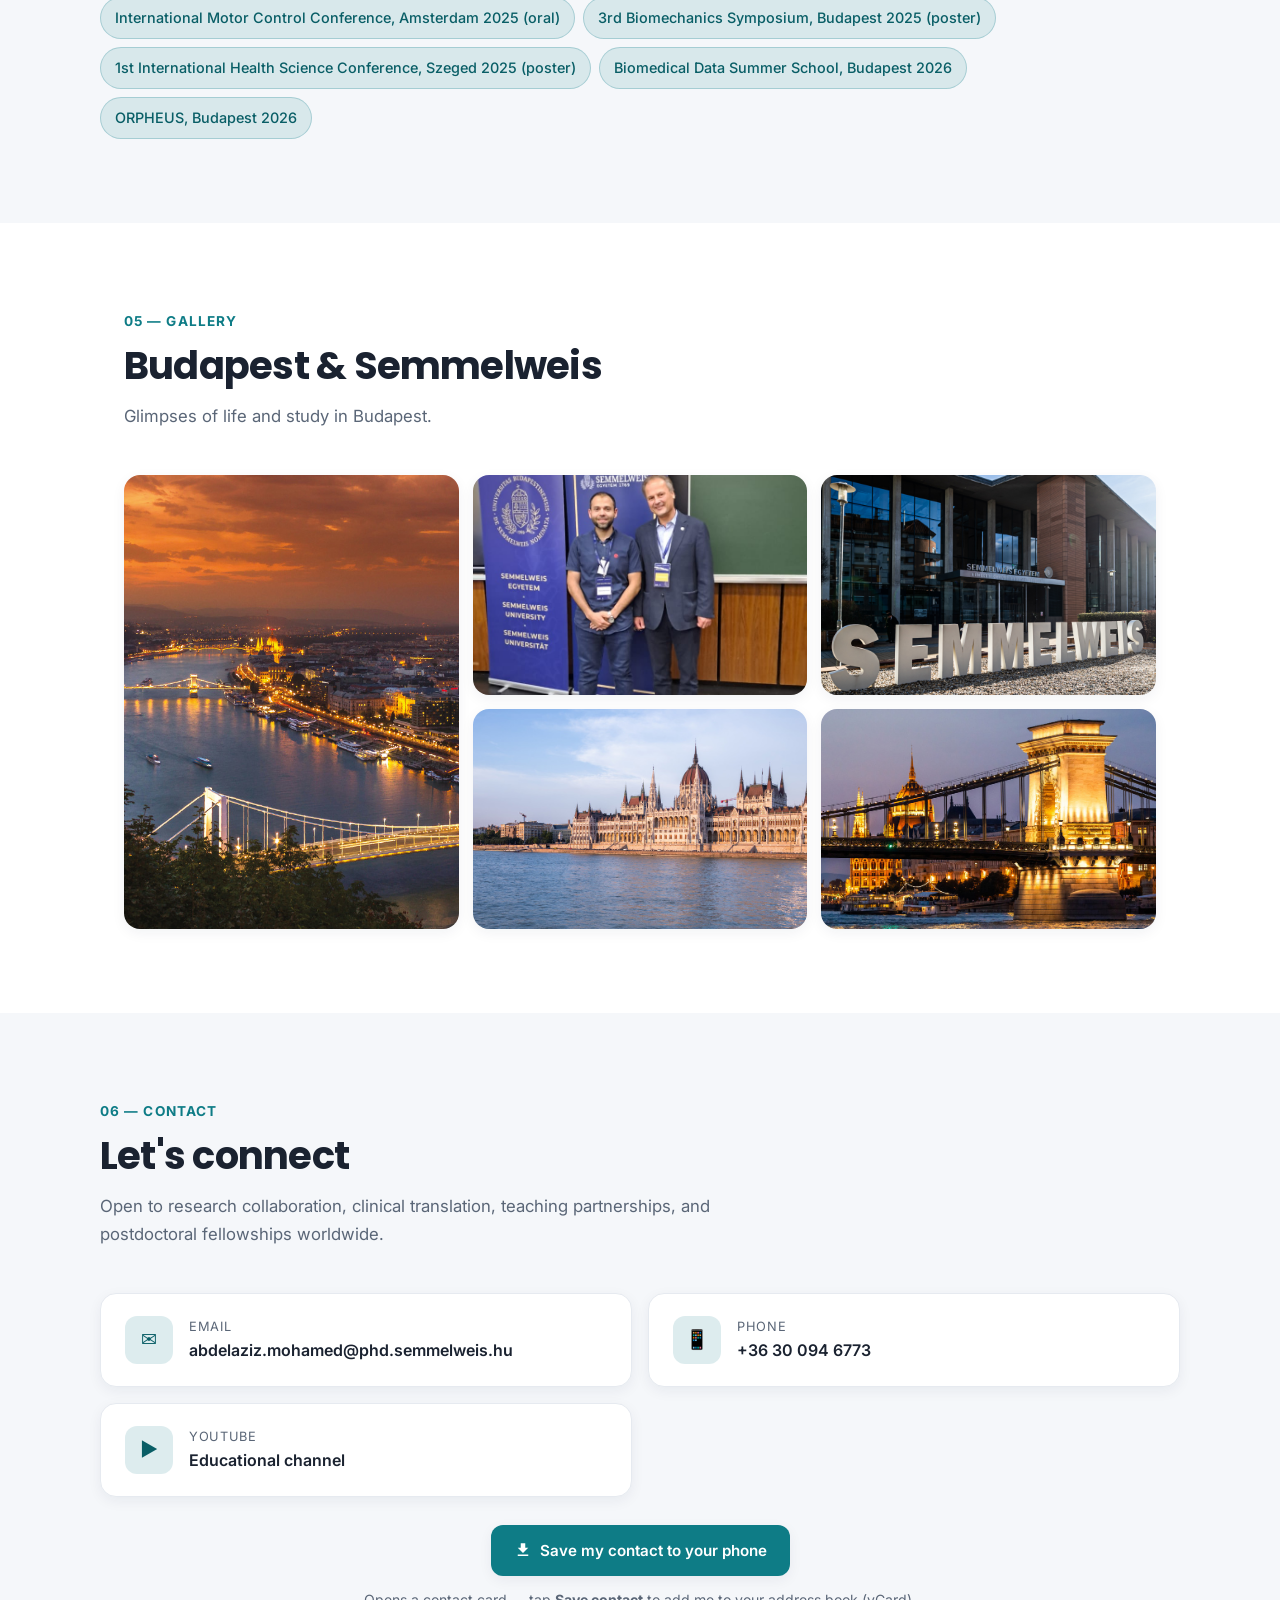
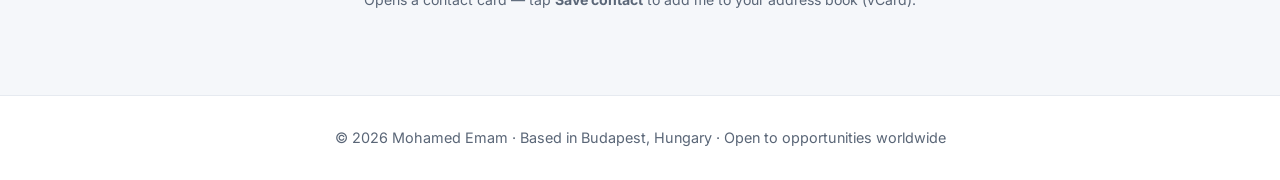
==== commit afc3053c: "Update PhD details, publications, awards and CV - PhD now shown as 2022-2026; defence-date statement" ====
--- a/index.html
+++ b/index.html
@@ -78,9 +78,6 @@
             <a href="mailto:abdelaziz.mohamed@phd.semmelweis.hu" title="Email" aria-label="Email">
               <svg viewBox="0 0 24 24" width="20" height="20" fill="none" stroke="currentColor" stroke-width="2" stroke-linecap="round" stroke-linejoin="round"><path d="M4 4h16c1.1 0 2 .9 2 2v12c0 1.1-.9 2-2 2H4c-1.1 0-2-.9-2-2V6c0-1.1.9-2 2-2z"/><polyline points="22,6 12,13 2,6"/></svg>
             </a>
-            <a href="https://www.linkedin.com/in/mohamed-emam-403262297/" target="_blank" rel="noopener" title="LinkedIn" aria-label="LinkedIn">
-              <svg viewBox="0 0 24 24" width="20" height="20" fill="currentColor"><path d="M19 0h-14c-2.76 0-5 2.24-5 5v14c0 2.76 2.24 5 5 5h14c2.76 0 5-2.24 5-5v-14c0-2.76-2.24-5-5-5zm-11 19h-3v-10h3v10zm-1.5-11.27c-.97 0-1.75-.79-1.75-1.76s.78-1.75 1.75-1.75 1.75.78 1.75 1.75-.78 1.76-1.75 1.76zm13.5 11.27h-3v-5.6c0-3.37-4-3.11-4 0v5.6h-3v-10h3v1.77c1.4-2.59 7-2.78 7 2.48v5.75z"/></svg>
-            </a>
             <a href="https://www.youtube.com/channel/UCTViiDblWLraRUdb6qAMKog" target="_blank" rel="noopener" title="YouTube" aria-label="YouTube">
               <svg viewBox="0 0 24 24" width="20" height="20" fill="currentColor"><path d="M23.5 6.2a3 3 0 0 0-2.1-2.1C19.5 3.5 12 3.5 12 3.5s-7.5 0-9.4.6A3 3 0 0 0 .5 6.2 31 31 0 0 0 0 12a31 31 0 0 0 .5 5.8 3 3 0 0 0 2.1 2.1c1.9.6 9.4.6 9.4.6s7.5 0 9.4-.6a3 3 0 0 0 2.1-2.1A31 31 0 0 0 24 12a31 31 0 0 0-.5-5.8zM9.6 15.6V8.4l6.2 3.6-6.2 3.6z"/></svg>
             </a>
@@ -93,10 +90,10 @@
 
       <!-- quick stats -->
       <div class="stats">
-        <div class="stat"><span class="stat__num">11</span><span class="stat__label">Peer-reviewed papers</span></div>
+        <div class="stat"><span class="stat__num">13</span><span class="stat__label">Peer-reviewed papers</span></div>
         <div class="stat"><span class="stat__num">7</span><span class="stat__label">Q1 journal articles</span></div>
         <div class="stat"><span class="stat__num">9</span><span class="stat__label">Years clinical &amp; academic</span></div>
-        <div class="stat"><span class="stat__num">5</span><span class="stat__label">Peer reviews completed</span></div>
+        <div class="stat"><span class="stat__num">10</span><span class="stat__label">Peer reviews completed</span></div>
       </div>
     </section>
 
@@ -111,8 +108,7 @@
           <p>
             I am a biomechanics researcher and AHPRA-registered physiotherapist completing a
             joint PhD at <strong>Semmelweis University (Budapest)</strong> and
-            <strong>Cairo University</strong>, with my defence scheduled for
-            <strong>August 2026</strong>. My work uses markerless motion capture (OpenCap)
+            <strong>Cairo University</strong> (2022–2026). My work uses markerless motion capture (OpenCap)
             and statistical parametric mapping to study how the body moves during
             rehabilitation, aging, and disease.
           </p>
@@ -187,6 +183,11 @@
           <h3>Musculoskeletal Conditions</h3>
           <p>Cervicogenic headache, chronic neck pain, and spinal mobilisation — understanding the biomechanics that inform clinical management.</p>
         </article>
+        <article class="feature">
+          <div class="feature__icon">🎯</div>
+          <h3>Postural Control &amp; Proprioceptive Rehabilitation</h3>
+          <p>Proprioceptive training in cervicogenic headache, studied with surface EMG, posturography (centre-of-pressure) and machine-learning analysis of biomechanical data — a research line running from my MSc through four clinical trials.</p>
+        </article>
       </div>
 
       <div class="callout">
@@ -201,6 +202,10 @@
             <p>Combining explainable AI (SVM, SHAP) and SPM1D to characterize stroke-related gait impairments.</p>
           </div>
           <div class="project">
+            <h4>Postural Control and Proprioceptive Rehabilitation in Cervicogenic Headache</h4>
+            <p>Surface EMG, posturography and machine-learning classification of centre-of-pressure data to identify who responds to proprioceptive training, and why.</p>
+          </div>
+          <div class="project">
             <h4>Kinematic Strategies During Sit-to-Stand in Muscular Dystrophy</h4>
             <p>Using PCA to identify disease-specific and shared movement compensations in FSHD and myotonic muscular dystrophy.</p>
           </div>
@@ -213,7 +218,7 @@
       <div class="section__head">
         <span class="section__kicker">03 — Publications</span>
         <h2>Selected peer-reviewed work</h2>
-        <p class="section__intro">11 peer-reviewed publications across Q1/Q2 journals (2019–2026), including 7 in Q1 journals. Use the filters to explore by year.</p>
+        <p class="section__intro">13 peer-reviewed publications across Q1/Q2 journals (2019–2026), including 7 in Q1 journals. Use the filters to explore by year.</p>
       </div>
 
       <div class="filters" id="pubFilters">
@@ -224,6 +229,25 @@
       </div>
 
       <div class="pubs" id="pubList">
+        <div class="pub" data-year="2026">
+          <div class="pub__year">2026</div>
+          <div class="pub__body">
+            <h3>Exploring the Psychological Distress, Socioeconomic Hardship, and Academic Performance Among University Students During a Period of National Crisis</h3>
+            <p class="pub__venue"><em>Social Sciences &amp; Humanities Open</em> · Cross-sectional study · <span class="badge badge--soft">Accepted</span></p>
+            <div class="tags"><span>Psychological distress</span><span>Socioeconomic hardship</span><span>Students</span></div>
+          </div>
+        </div>
+
+        <a class="pub" data-year="2026" href="https://link.springer.com/article/10.1186/s12887-026-07466-2" target="_blank" rel="noopener">
+          <div class="pub__year">2026</div>
+          <div class="pub__body">
+            <h3>Factors Influencing Health-Related Quality of Life in Children with Leukaemia in Saudi Arabia: A Cross-Sectional Study</h3>
+            <p class="pub__venue"><em>BMC Pediatrics</em> · Cross-sectional study · <span class="badge">Q2</span></p>
+            <div class="tags"><span>Paediatrics</span><span>Quality of life</span><span>Oncology</span></div>
+          </div>
+          <span class="pub__arrow">↗</span>
+        </a>
+
         <a class="pub" data-year="2026" href="https://www.mdpi.com/2075-1729/16/7/1061" target="_blank" rel="noopener">
           <div class="pub__year">2026</div>
           <div class="pub__body">
@@ -234,14 +258,15 @@
           <span class="pub__arrow">↗</span>
         </a>
 
-        <div class="pub" data-year="2026">  
+        <a class="pub" data-year="2026" href="https://www.mdpi.com/2227-9032/14/13/2005" target="_blank" rel="noopener">
           <div class="pub__year">2026</div>
           <div class="pub__body">
             <h3>The Role of Hydrotherapy in Enhancing Recovery after Knee Arthroplasty: A Systematic Review and Meta-Analysis of Randomized Controlled Trials</h3>
-            <p class="pub__venue"><em>Healthcare</em> · Systematic Review &amp; Meta-Analysis · <span class="badge">Q1</span> · <span class="badge badge--soft">Accepted</span></p>
+            <p class="pub__venue"><em>Healthcare</em> · Systematic Review &amp; Meta-Analysis · <span class="badge">Q1</span></p>
             <div class="tags"><span>Hydrotherapy</span><span>Knee arthroplasty</span><span>Rehabilitation</span><span>Meta-analysis</span></div>
           </div>
-        </div>
+          <span class="pub__arrow">↗</span>
+        </a>
 
         <div class="pub" data-year="2026">
           <div class="pub__year">2026</div>
@@ -337,7 +362,12 @@
         <h3>Preprints &amp; under review</h3>
         <ul class="ticks">
           <li><a href="https://www.researchsquare.com/article/rs-9622553/v1" target="_blank" rel="noopener">Anticipatory Heel-Strike Prediction from Surface EMG During Overground Walking</a> — preprint, Research Square (2026)</li>
-          <li>Disease-Specific Temporal Kinematic Patterns During Gait and Daily Activities in Muscular Dystrophy: A Statistical Parametric Mapping Analysis — <em>Journal of NeuroEngineering and Rehabilitation</em>, submitted</li>
+          <li>Statistical Parametric Mapping Reveals Disease-Specific Temporal Patterns in Neuromuscular Gait and Functional Movement — <em>Journal of NeuroEngineering and Rehabilitation</em>, under review</li>
+          <li>Distinct and Shared Kinematic Strategies During the Five-Times Sit-to-Stand Test in Facioscapulohumeral and Myotonic Muscular Dystrophy — <em>Frontiers in Neuroscience</em>, under review</li>
+          <li>Effects of Exercise Training on the Metabolic Cost of Walking in Health and Disease: A Systematic Review and Meta-Analysis — <em>Sports Medicine – Open</em>, major revision</li>
+          <li>Effects of Exercise Training on Fascicle Geometry in Health and Disease: A Systematic Review with Meta-Analyses — <em>Journal of Cachexia, Sarcopenia and Muscle</em>, under review</li>
+          <li>Different Laser Wavelengths on Neuropathic and Functional Outcomes in Patients with Bell's Palsy — <em>Healthcare</em>, under review</li>
+          <li>Sensory Electrical Stimulation versus Alternating Electromyogram for Hand Recovery in Chronic Stroke: A Randomised Controlled Trial — <em>NeuroRehabilitation</em>, major revision</li>
         </ul>
       </div>
     </section>
@@ -351,9 +381,9 @@
       <div class="timeline">
         <div class="tl">
           <div class="tl__dot"></div>
-          <div class="tl__date">2022 – Present</div>
+          <div class="tl__date">2022 – 2026</div>
           <h3>Joint PhD in Health Sciences</h3>
-          <p>Semmelweis University, Budapest &amp; Cairo University — postural control and proprioceptive rehabilitation in cervicogenic headache; surface EMG, posturography &amp; machine-learning analysis of biomechanical data. <em>Defence expected August 2026.</em></p>
+          <p>Semmelweis University, Budapest &amp; Cairo University — thesis: effect of eccentric versus concentric overload resistance training on the cost of walking, mechanical efficiency and muscle architecture in healthy older adults. Supervisors: Prof. Tibor Hortobágyi &amp; Assoc. Prof. Magda Ramadan.</p>
         </div>
         <div class="tl">
           <div class="tl__dot"></div>
@@ -386,9 +416,26 @@
         <div class="chips chips--lg">
           <span class="chip">Stipendium Hungaricum Scholarship</span>
           <span class="chip">Global Korea Scholarship</span>
-          <span class="chip">SE 250+ Excellence PhD Scholarship</span>
-          <span class="chip">EKOP Doctoral Excellence Grant</span>
-          <span class="chip">Poster Award — Intl. Health Science Conf., Szeged 2025</span>
+          <span class="chip">SE 250+ Excellence PhD Scholarship (2025, 2026)</span>
+          <span class="chip">EKÖP Doctoral Excellence Grant (2026)</span>
+          <span class="chip">Pannonia Scholarship — mobility grant (2026)</span>
+          <span class="chip">Researchers Supporting Project Grant, PNU (2025)</span>
+          <span class="chip">Best Project Award — Biomedical Data Summer School, Semmelweis 2026</span>
+          <span class="chip">Best Poster Award — 1st Intl. Health Science Conf., Szeged 2025</span>
+          <span class="chip">Travel grants — ECSS Lausanne 2026, ECSS Rimini &amp; Motor Control Amsterdam 2025</span>
+        </div>
+      </div>
+
+      <div class="awards">
+        <h3>Conference presentations</h3>
+        <div class="chips chips--lg">
+          <span class="chip">European College of Sport Science, Lausanne 2026 (poster)</span>
+          <span class="chip">European College of Sport Science, Rimini 2025 (poster)</span>
+          <span class="chip">International Motor Control Conference, Amsterdam 2025 (oral)</span>
+          <span class="chip">3rd Biomechanics Symposium, Budapest 2025 (poster)</span>
+          <span class="chip">1st International Health Science Conference, Szeged 2025 (poster)</span>
+          <span class="chip">Biomedical Data Summer School, Budapest 2026</span>
+          <span class="chip">ORPHEUS, Budapest 2026</span>
         </div>
       </div>
     </section>
@@ -427,11 +474,6 @@
           <span class="contact__label">Phone</span>
           <span class="contact__val">+36 30 094 6773</span>
         </a>
-        <a class="contact__card" href="https://www.linkedin.com/in/mohamed-emam-403262297/" target="_blank" rel="noopener">
-          <span class="contact__icon">in</span>
-          <span class="contact__label">LinkedIn</span>
-          <span class="contact__val">Mohamed Emam</span>
-        </a>
         <a class="contact__card" href="https://www.youtube.com/channel/UCTViiDblWLraRUdb6qAMKog" target="_blank" rel="noopener">
           <span class="contact__icon">▶</span>
           <span class="contact__label">YouTube</span>
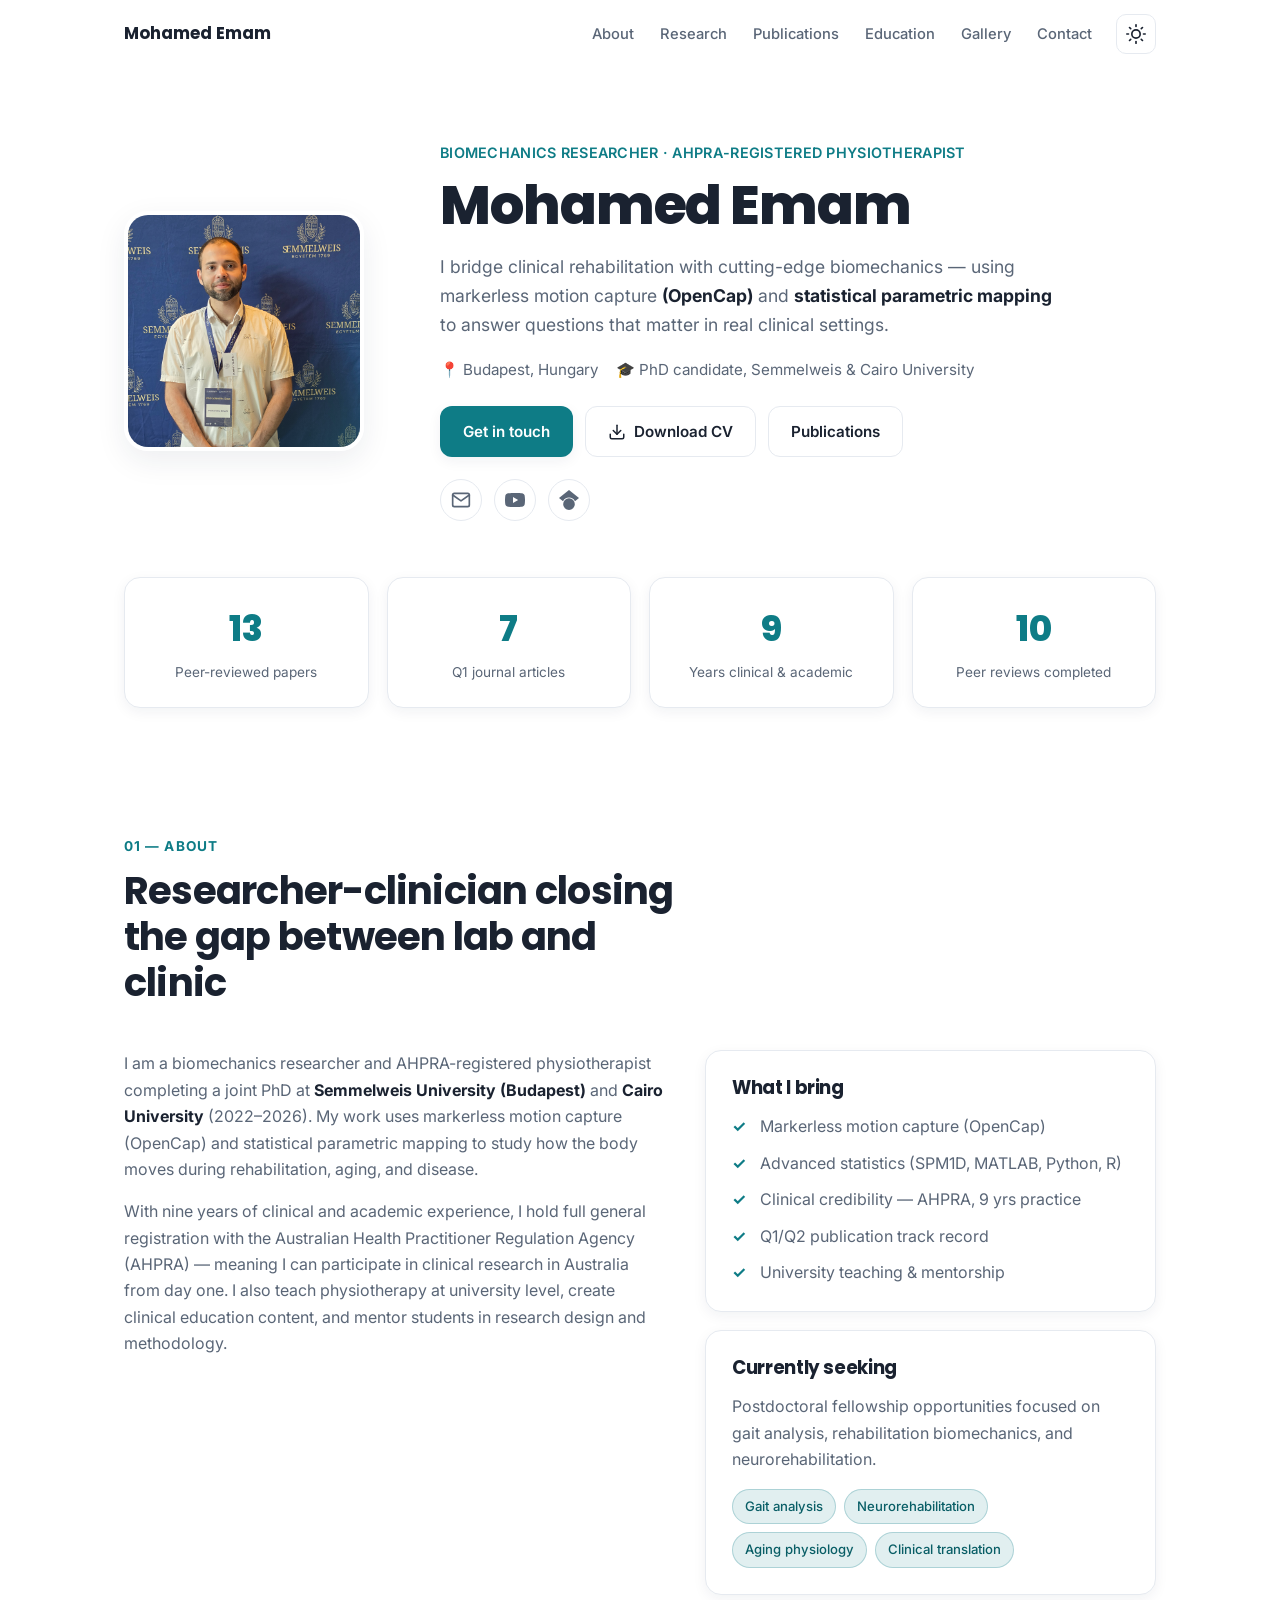
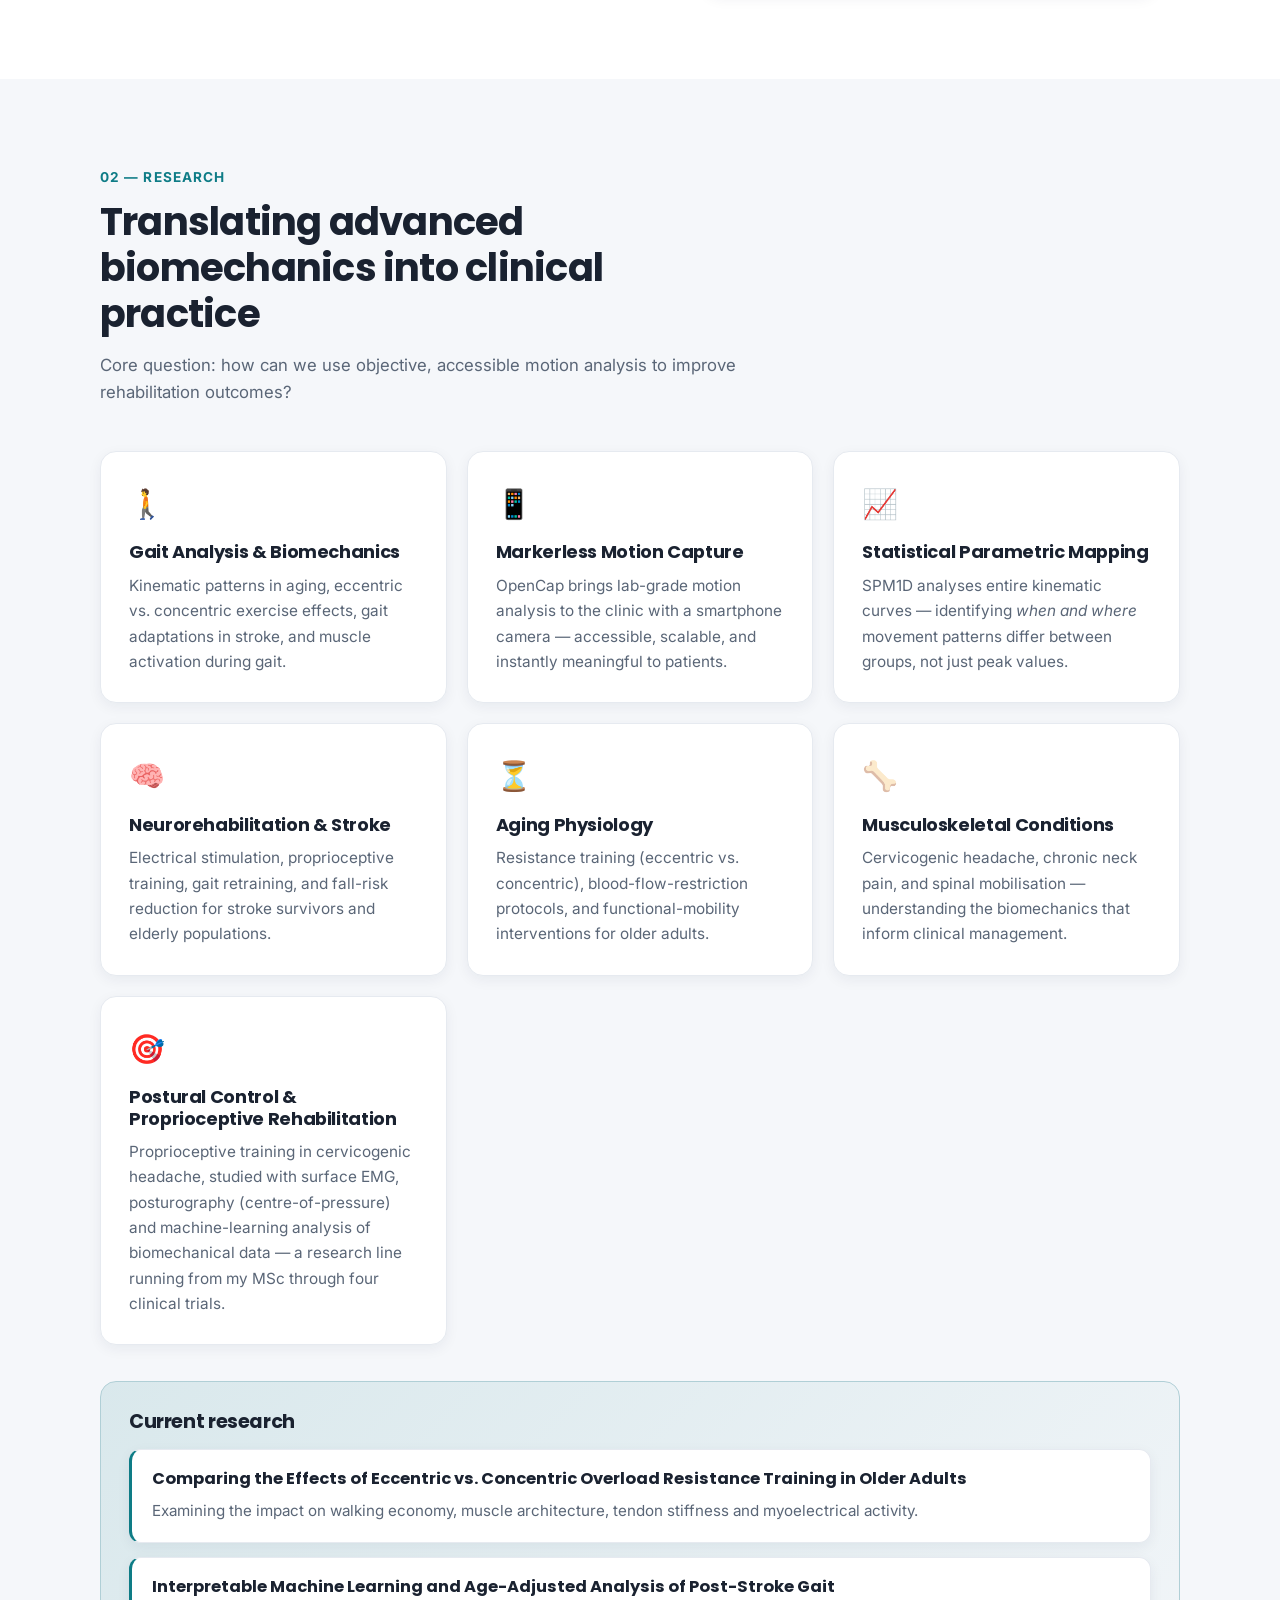
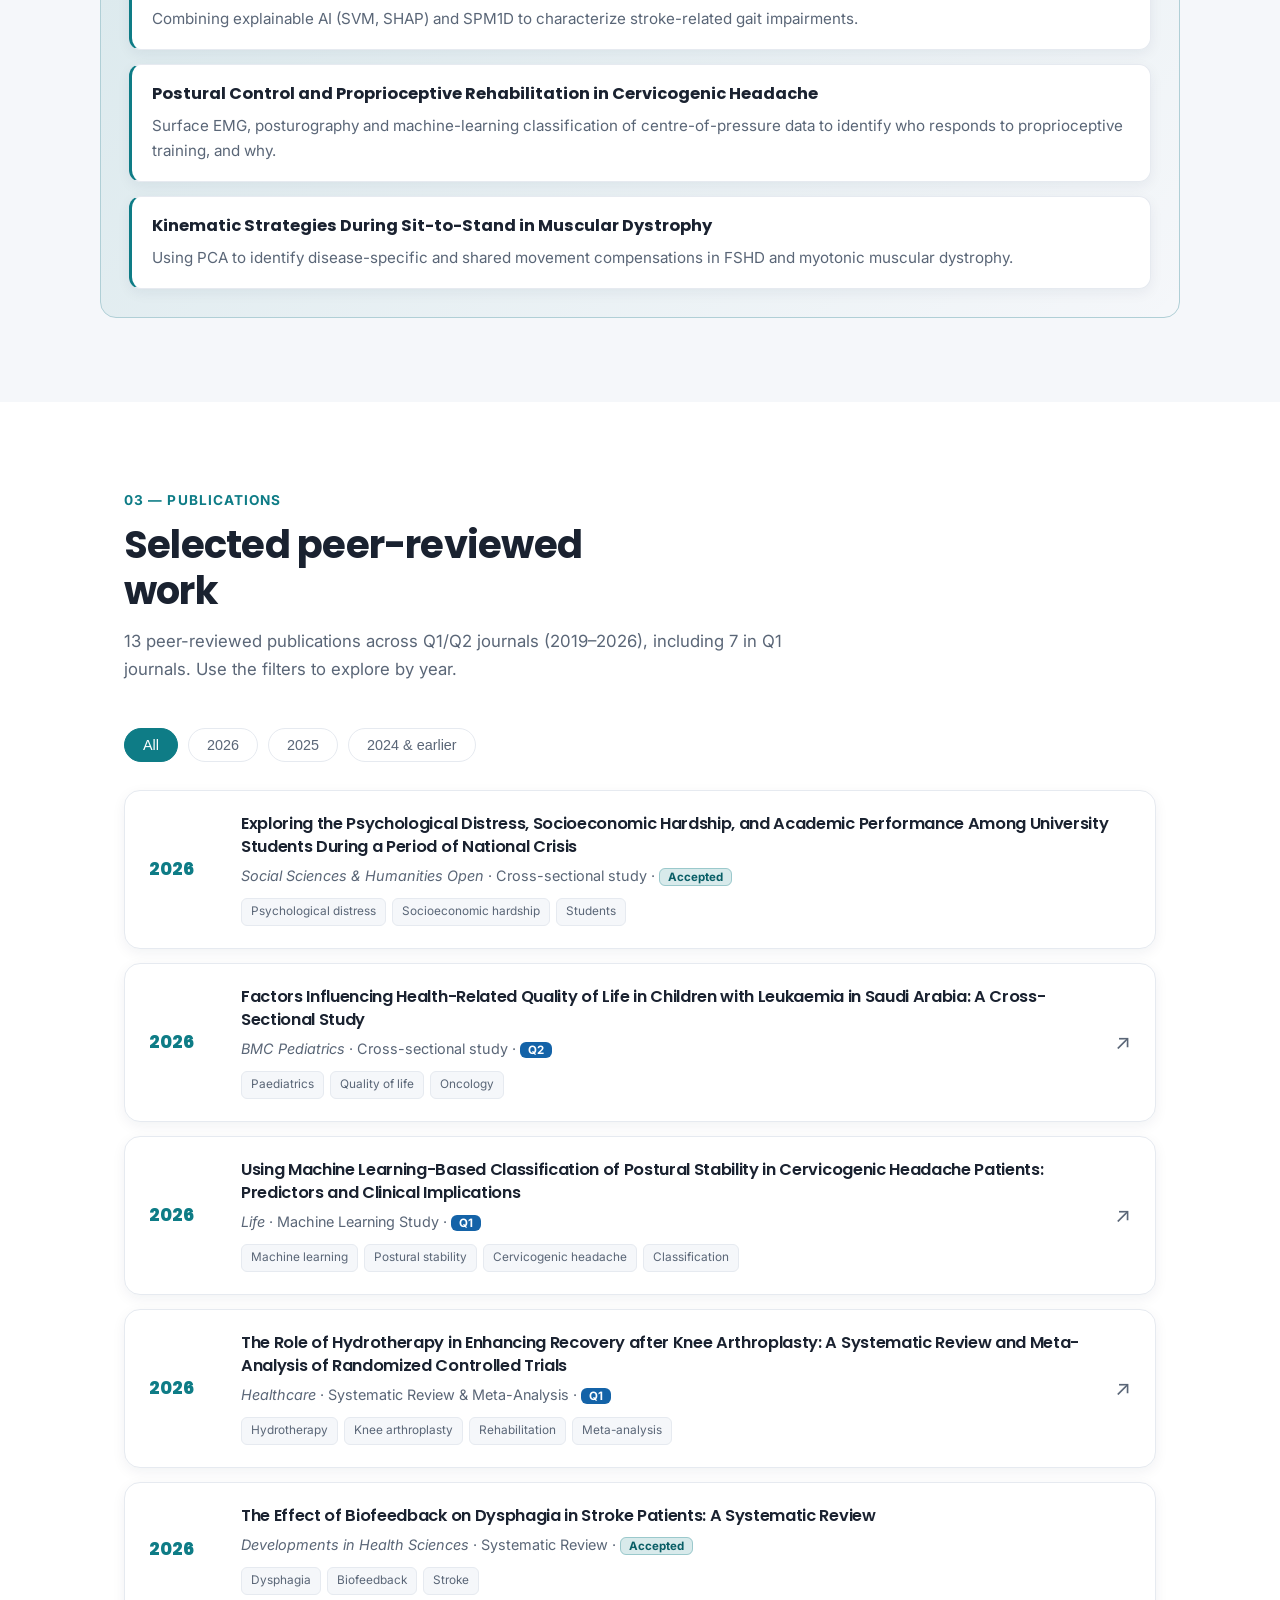
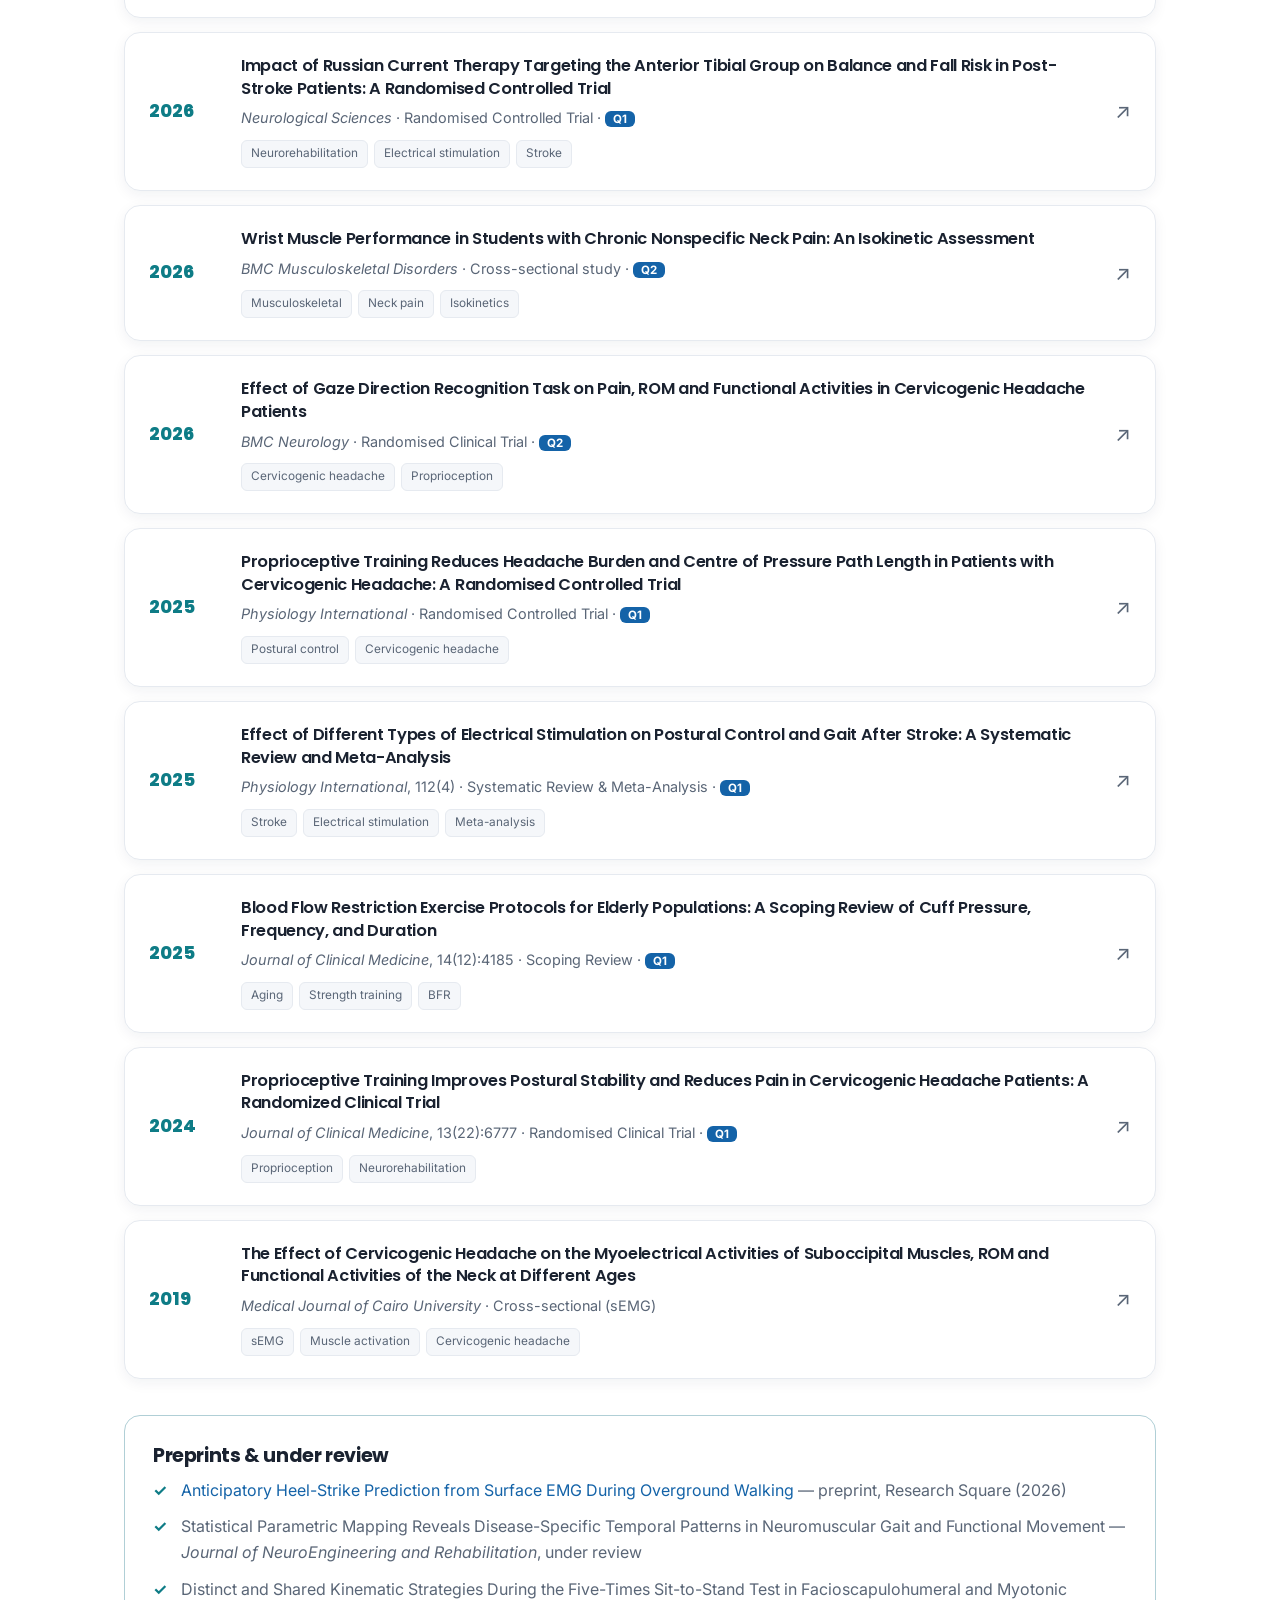
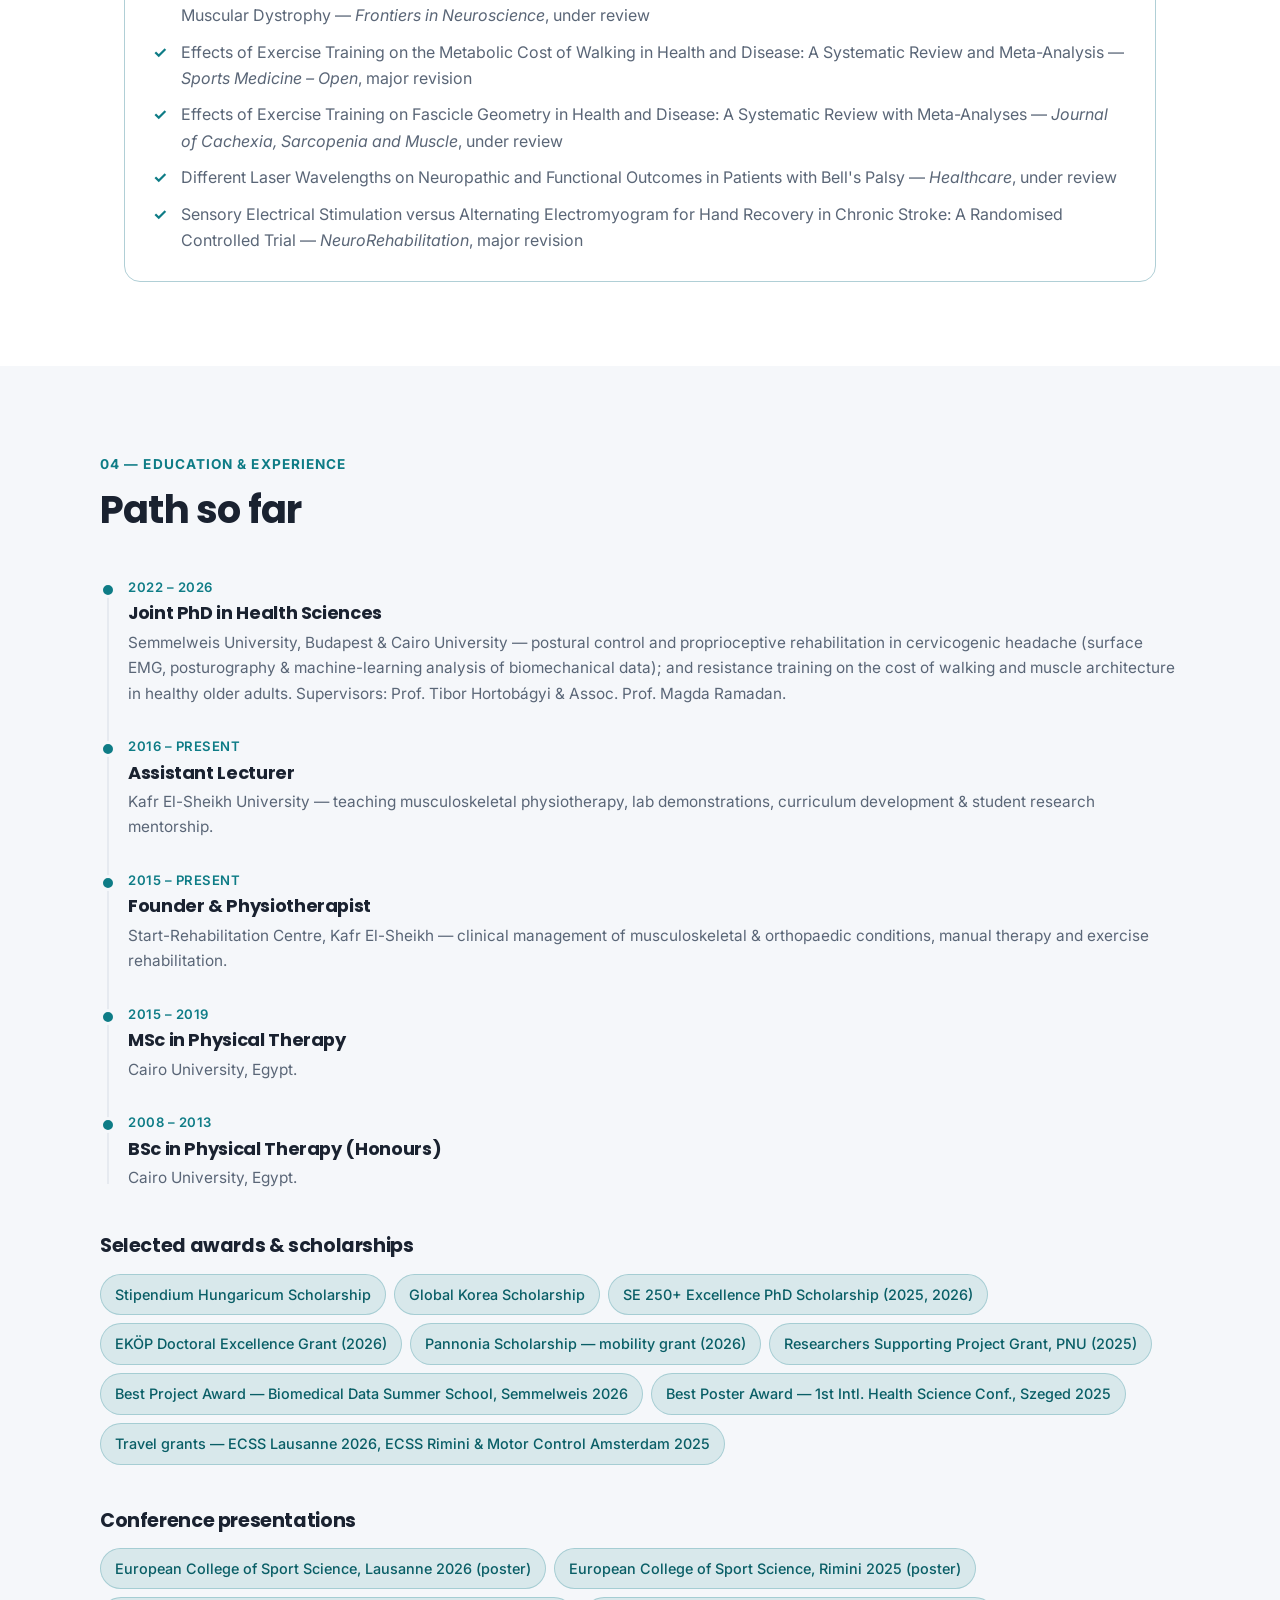
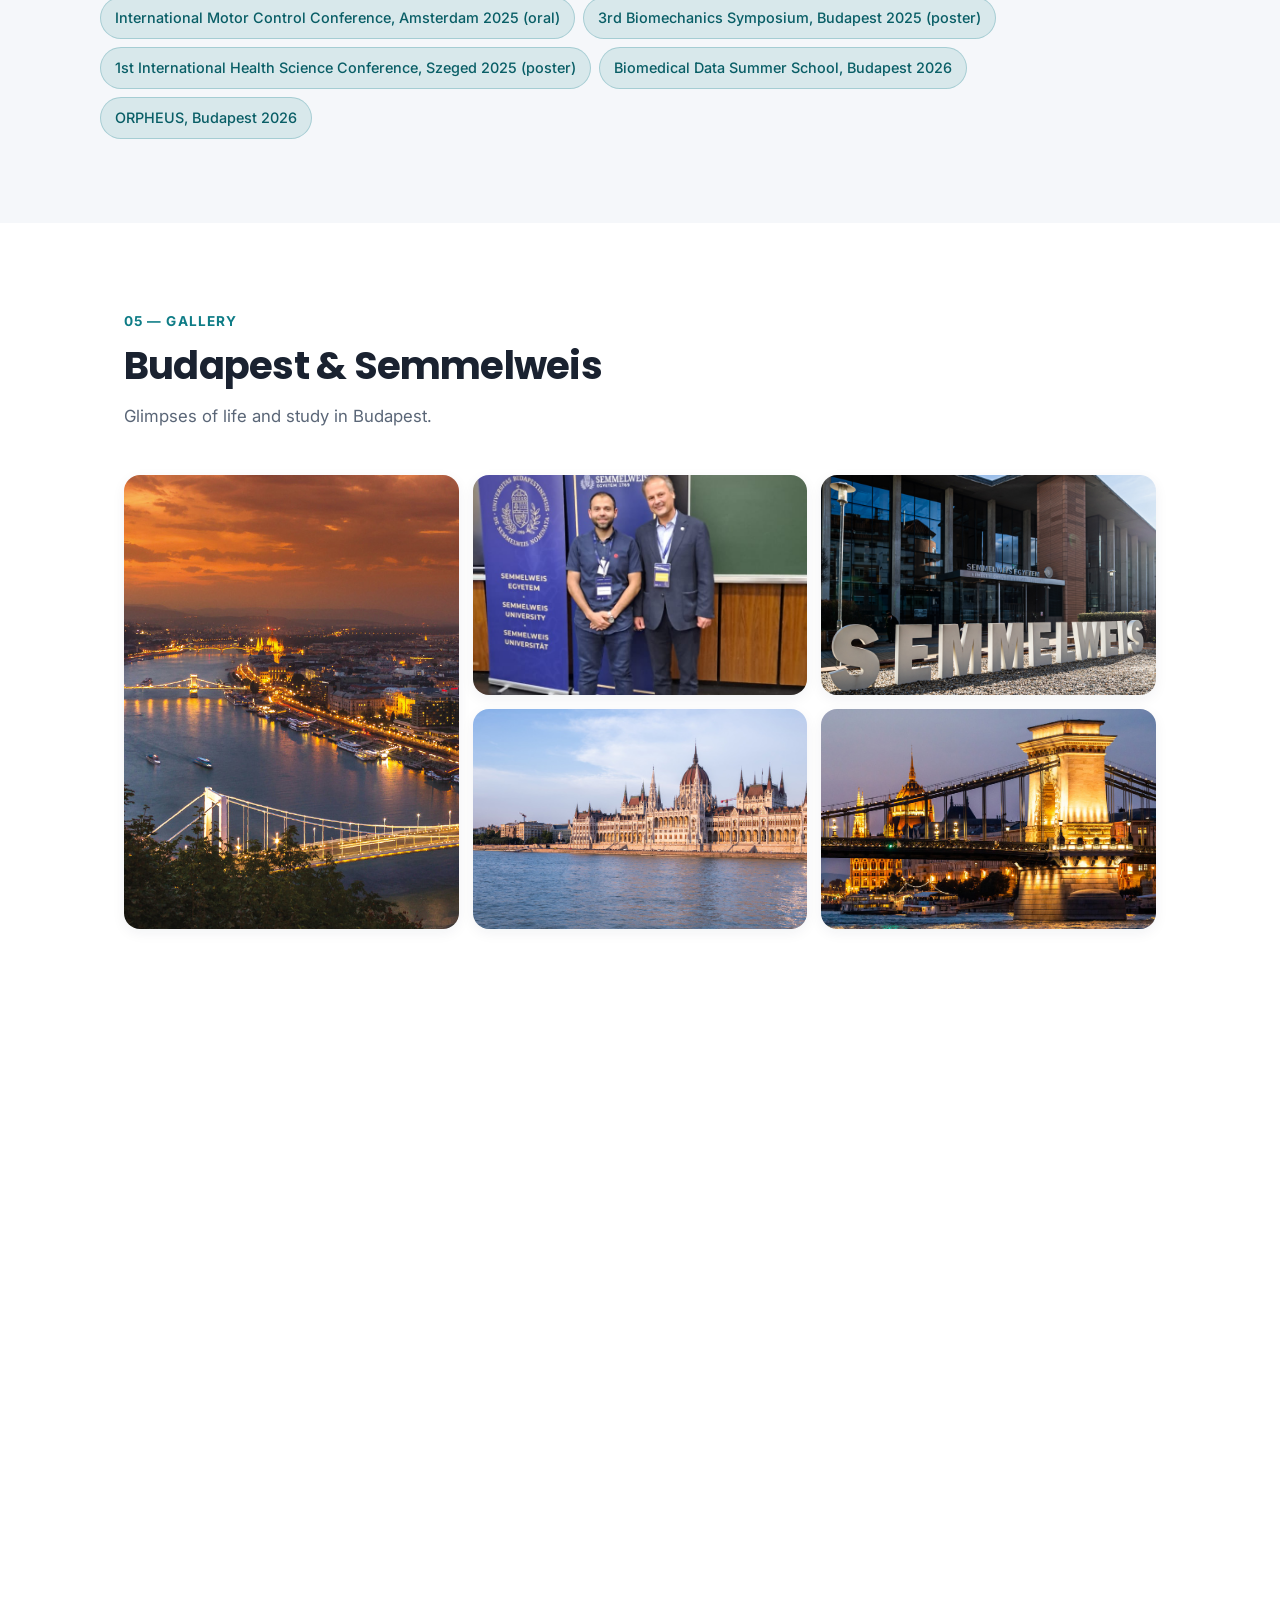
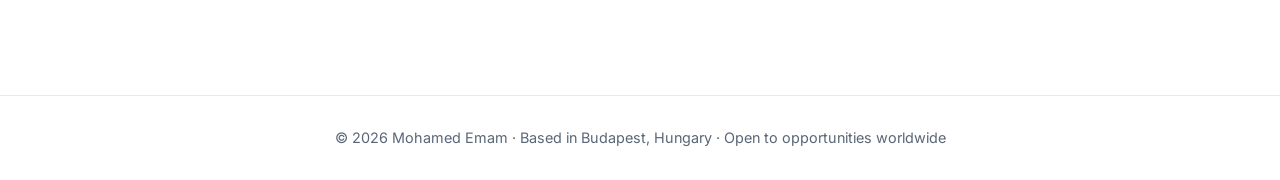
==== commit 8b2cfed3: "PhD entry: combine cervicogenic headache and older-adult training topics" ====
--- a/index.html
+++ b/index.html
@@ -383,7 +383,7 @@
           <div class="tl__dot"></div>
           <div class="tl__date">2022 – 2026</div>
           <h3>Joint PhD in Health Sciences</h3>
-          <p>Semmelweis University, Budapest &amp; Cairo University — thesis: effect of eccentric versus concentric overload resistance training on the cost of walking, mechanical efficiency and muscle architecture in healthy older adults. Supervisors: Prof. Tibor Hortobágyi &amp; Assoc. Prof. Magda Ramadan.</p>
+          <p>Semmelweis University, Budapest &amp; Cairo University — postural control and proprioceptive rehabilitation in cervicogenic headache (surface EMG, posturography &amp; machine-learning analysis of biomechanical data); and resistance training on the cost of walking and muscle architecture in healthy older adults. Supervisors: Prof. Tibor Hortobágyi &amp; Assoc. Prof. Magda Ramadan.</p>
         </div>
         <div class="tl">
           <div class="tl__dot"></div>
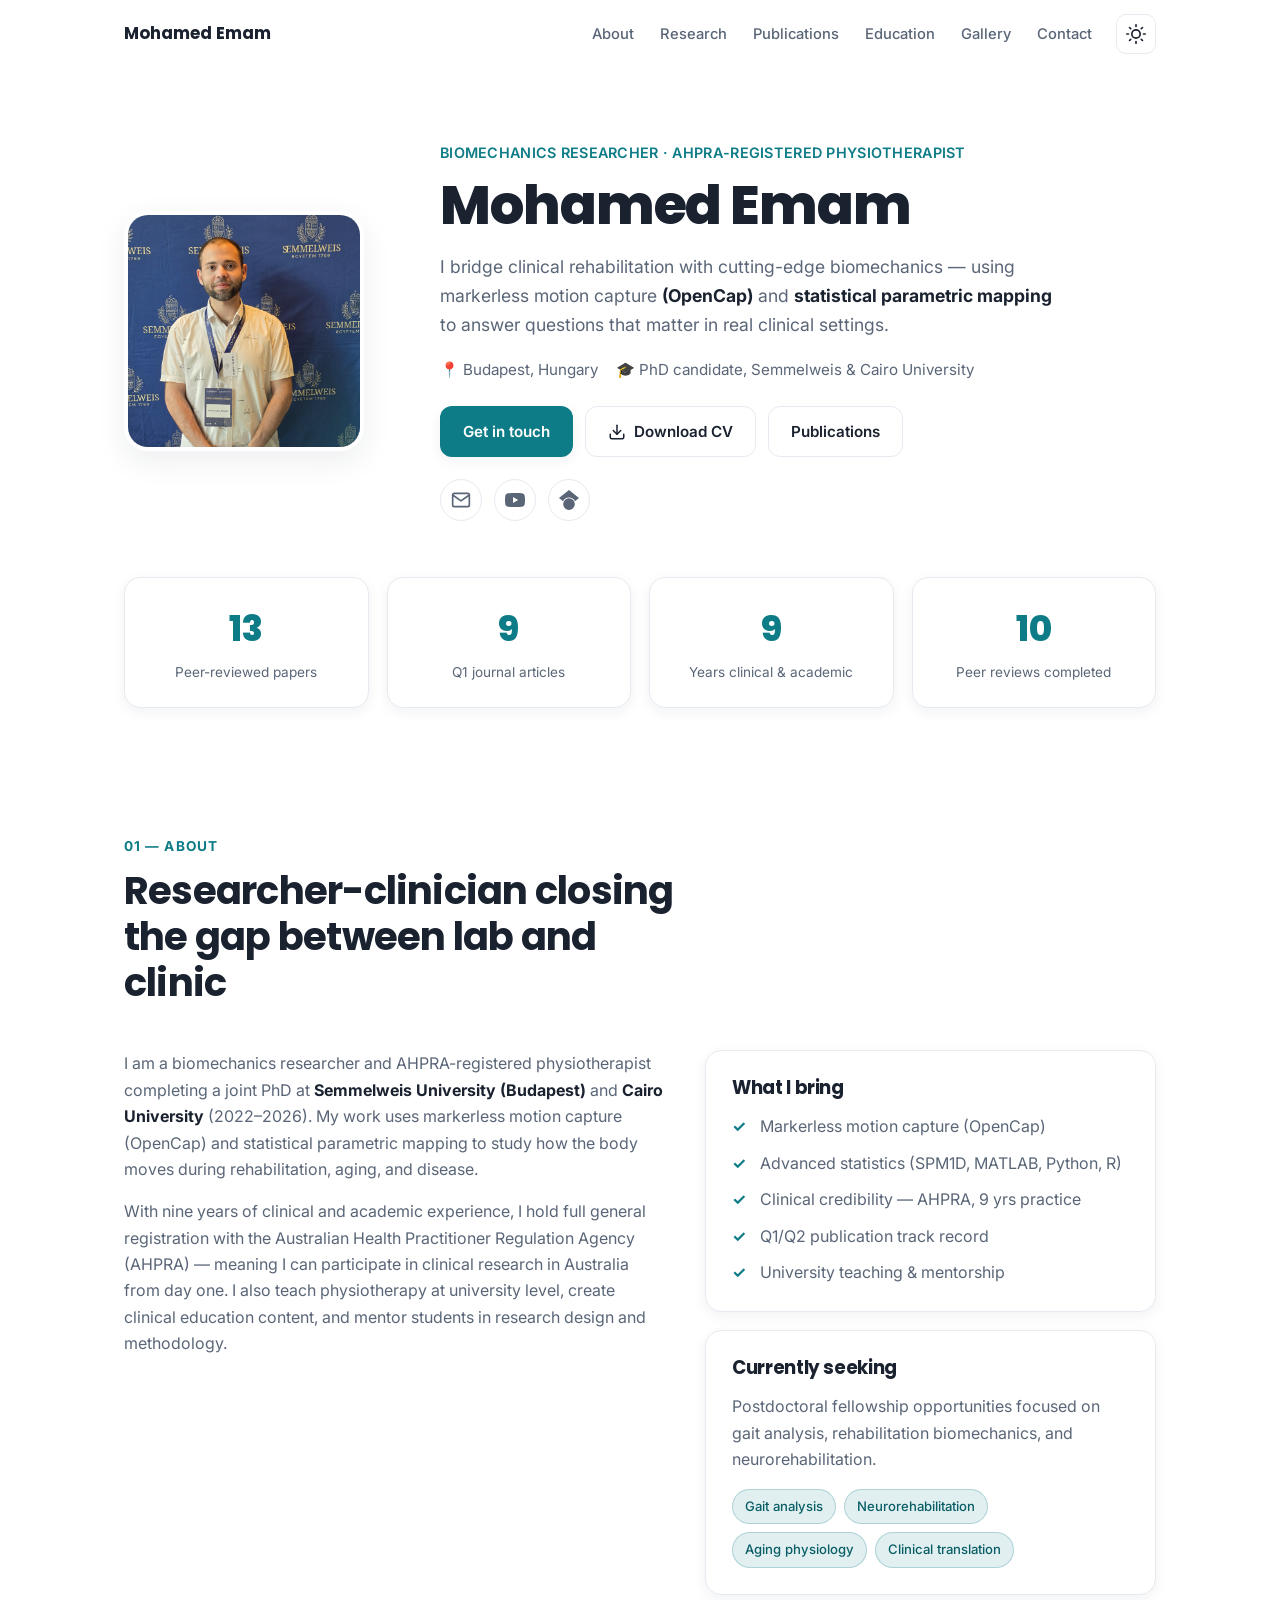
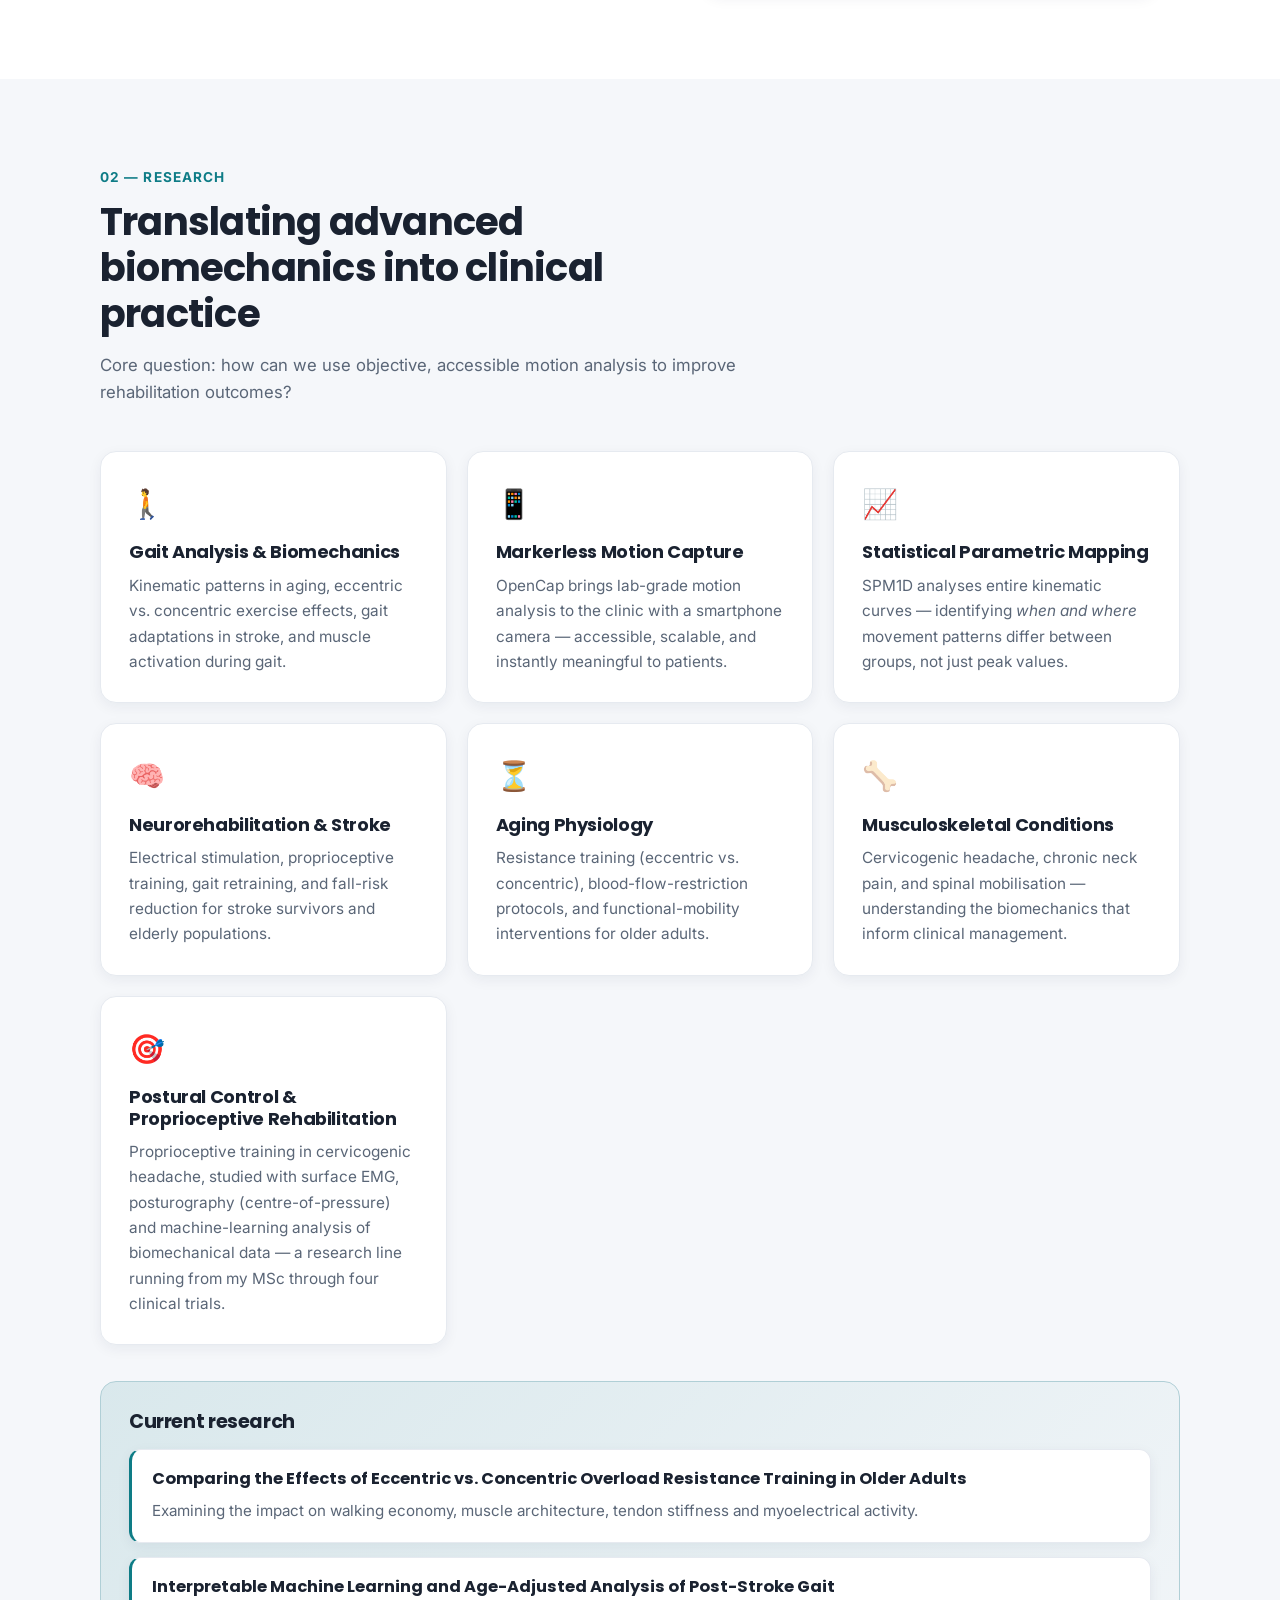
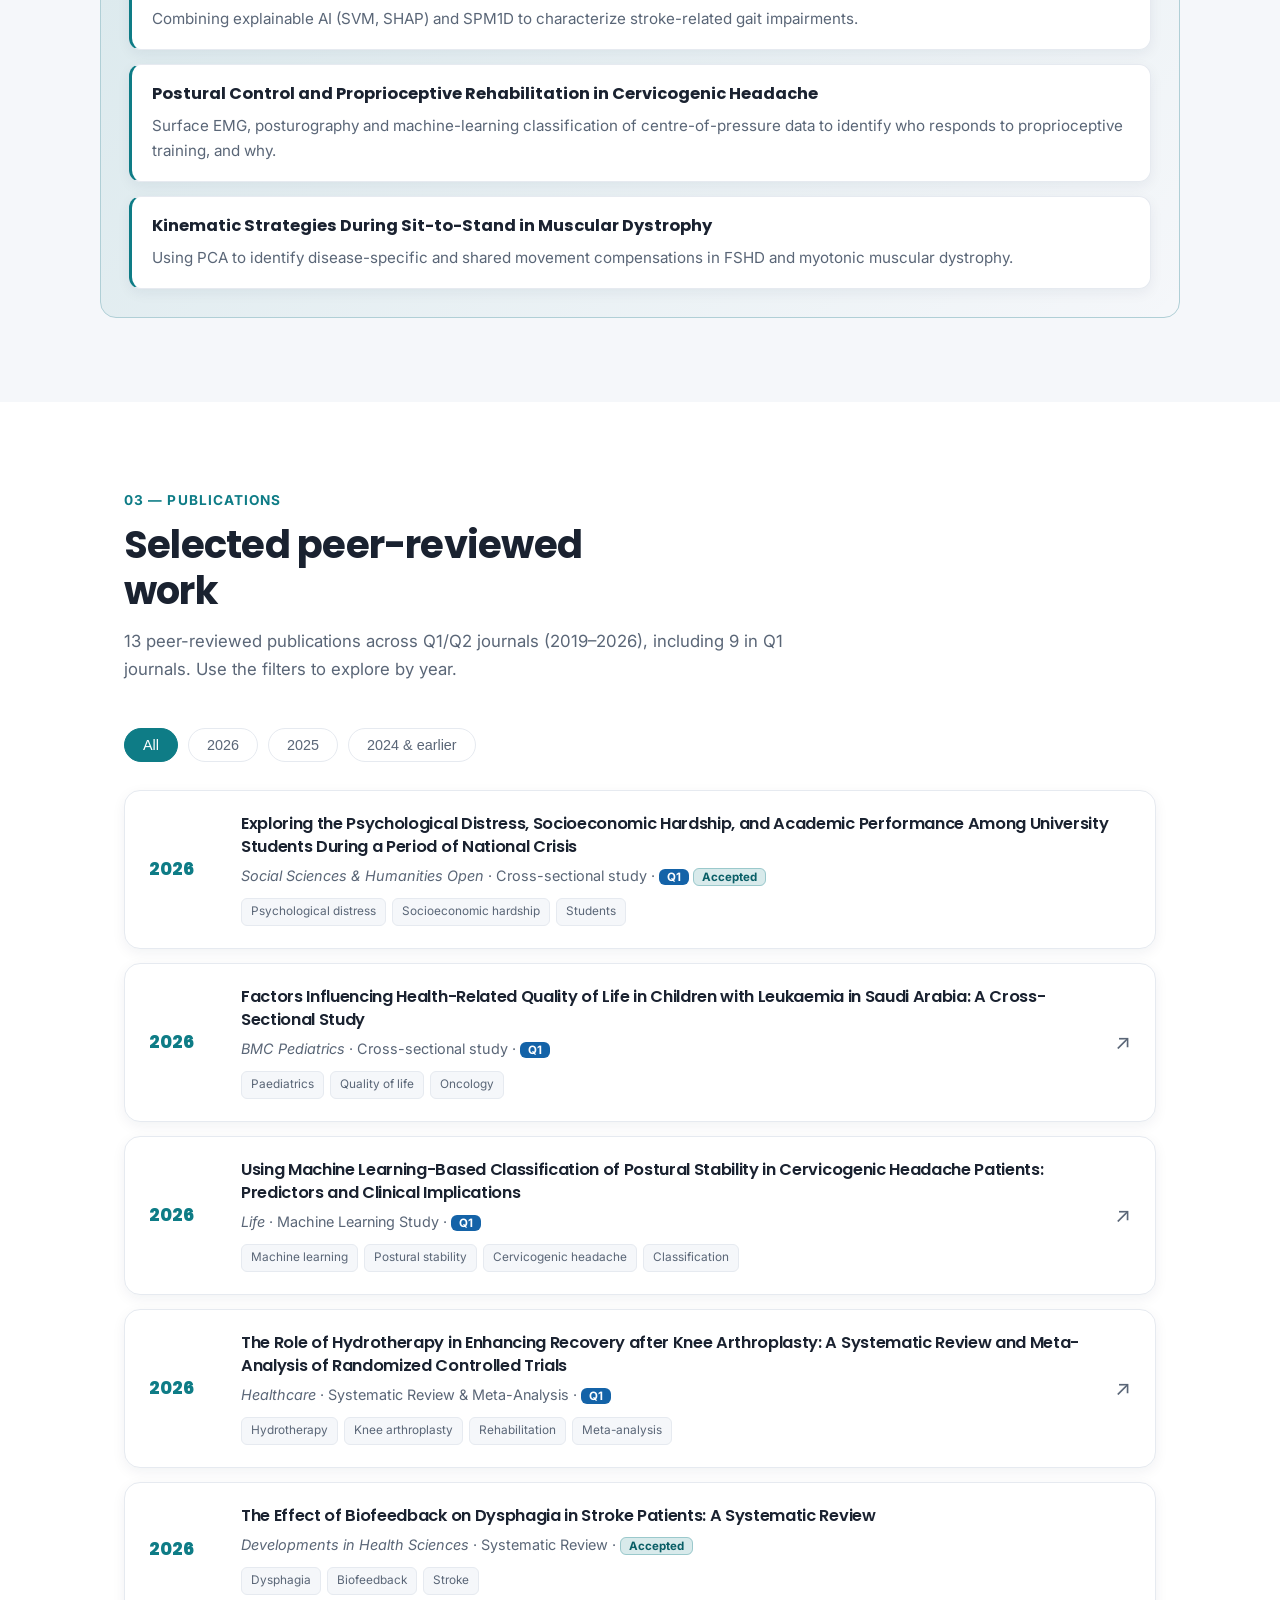
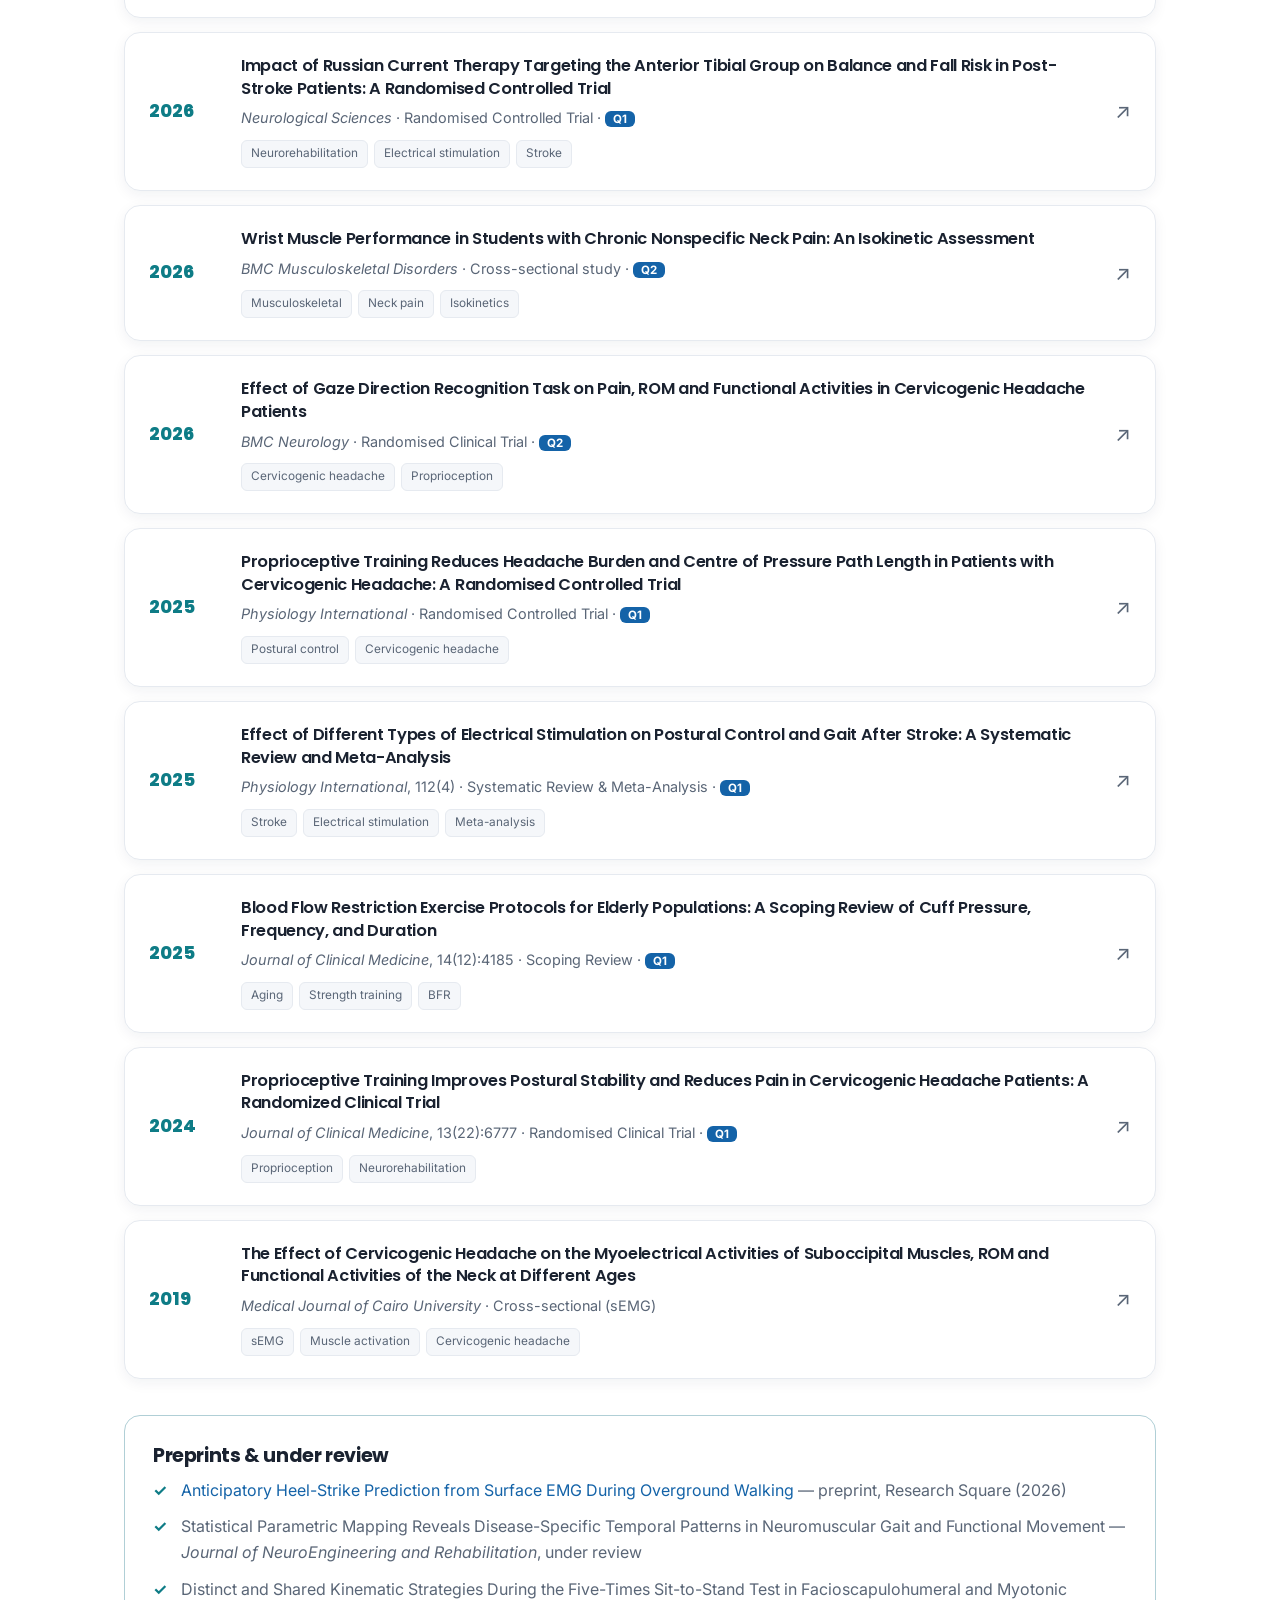
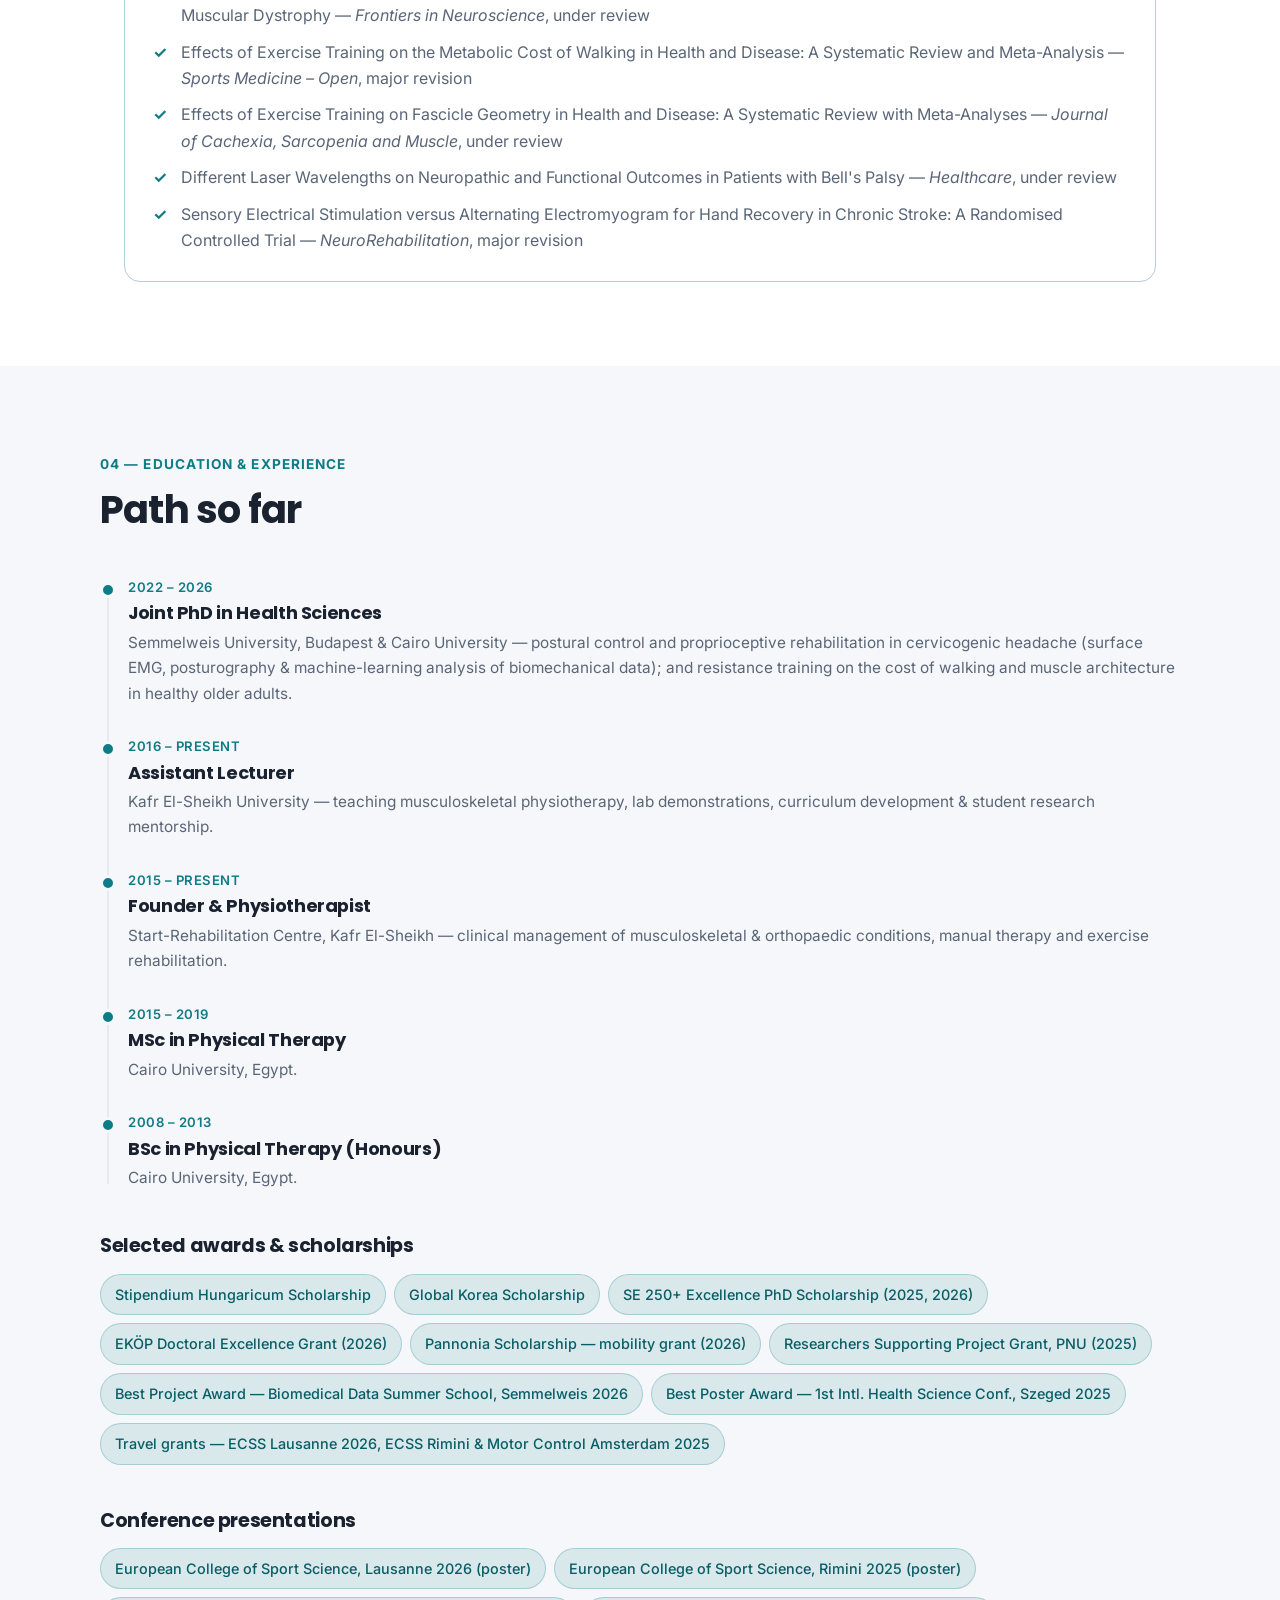
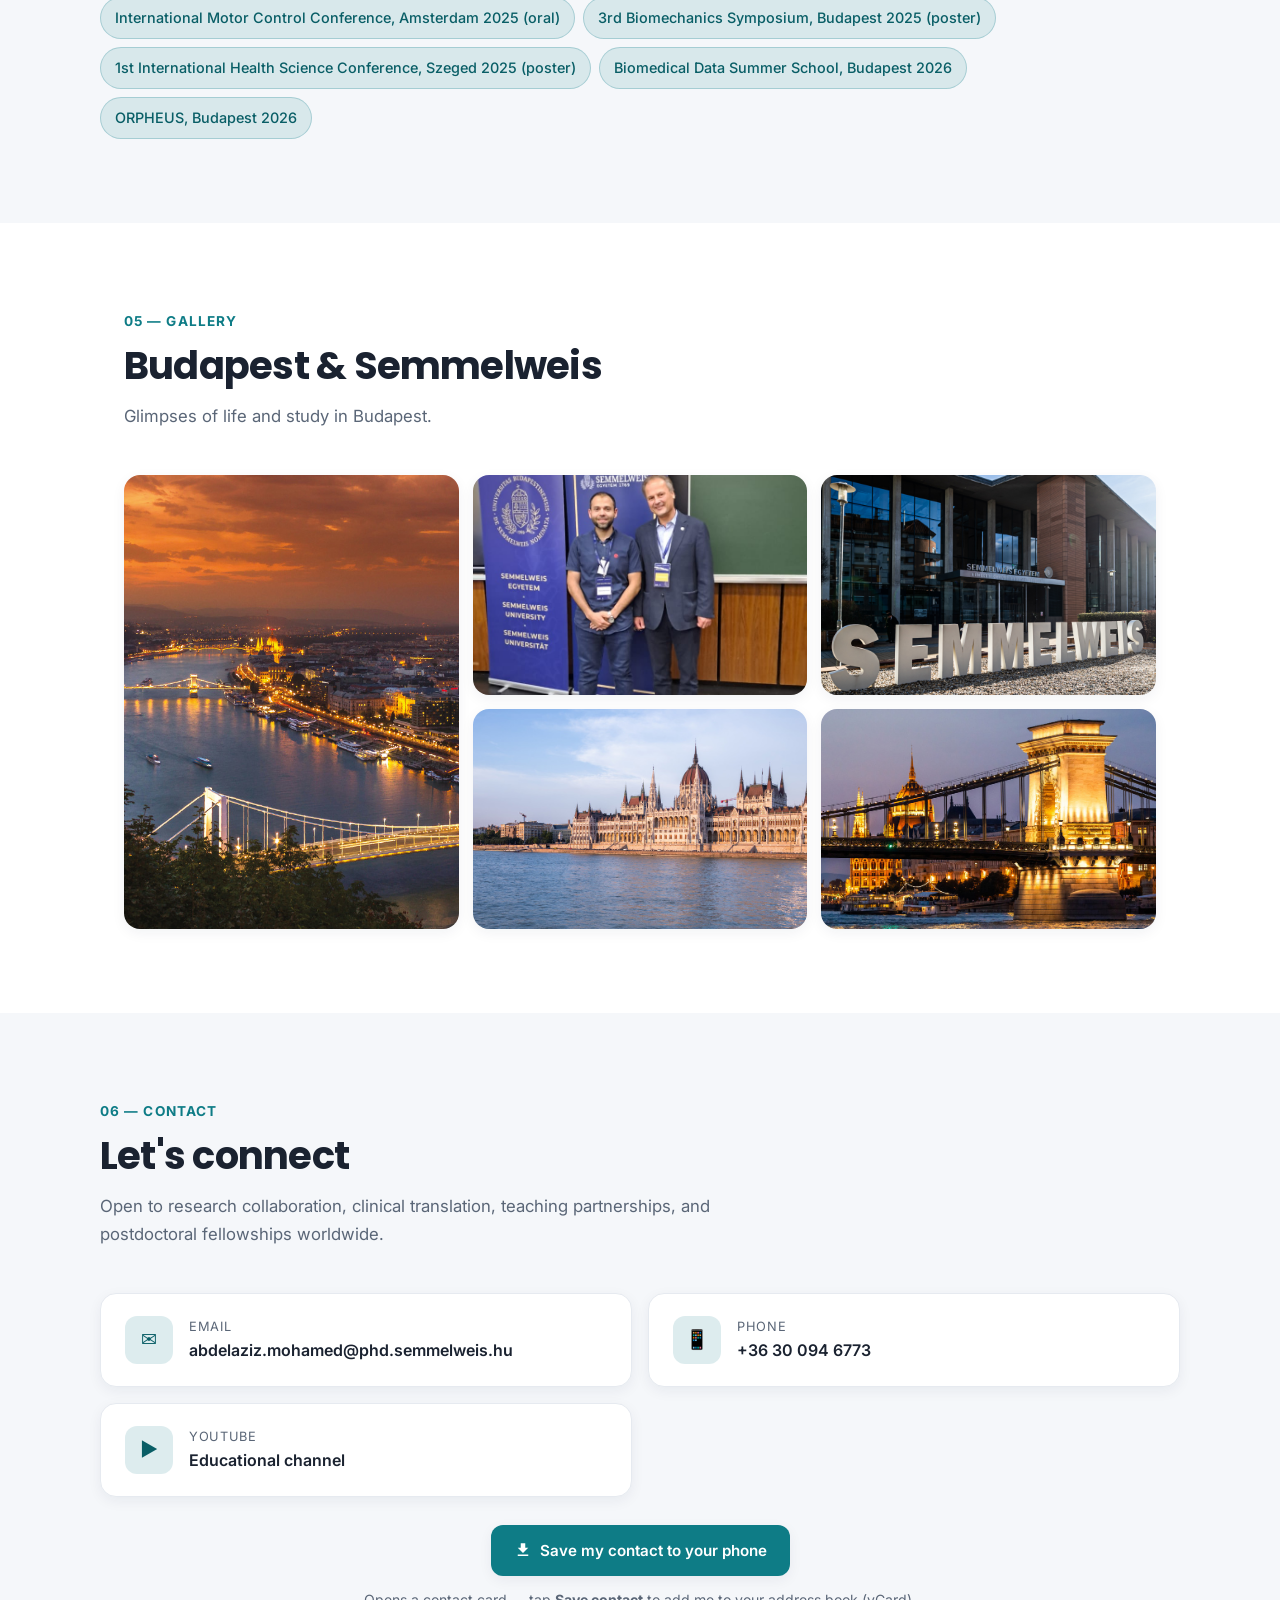
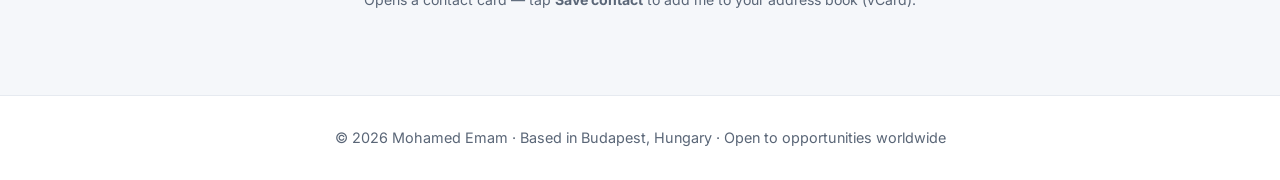
==== commit 9bfabd24: "Remove supervisor names; mark SSHO and BMC Pediatrics as Q1" ====
--- a/index.html
+++ b/index.html
@@ -91,7 +91,7 @@
       <!-- quick stats -->
       <div class="stats">
         <div class="stat"><span class="stat__num">13</span><span class="stat__label">Peer-reviewed papers</span></div>
-        <div class="stat"><span class="stat__num">7</span><span class="stat__label">Q1 journal articles</span></div>
+        <div class="stat"><span class="stat__num">9</span><span class="stat__label">Q1 journal articles</span></div>
         <div class="stat"><span class="stat__num">9</span><span class="stat__label">Years clinical &amp; academic</span></div>
         <div class="stat"><span class="stat__num">10</span><span class="stat__label">Peer reviews completed</span></div>
       </div>
@@ -218,7 +218,7 @@
       <div class="section__head">
         <span class="section__kicker">03 — Publications</span>
         <h2>Selected peer-reviewed work</h2>
-        <p class="section__intro">13 peer-reviewed publications across Q1/Q2 journals (2019–2026), including 7 in Q1 journals. Use the filters to explore by year.</p>
+        <p class="section__intro">13 peer-reviewed publications across Q1/Q2 journals (2019–2026), including 9 in Q1 journals. Use the filters to explore by year.</p>
       </div>
 
       <div class="filters" id="pubFilters">
@@ -233,7 +233,7 @@
           <div class="pub__year">2026</div>
           <div class="pub__body">
             <h3>Exploring the Psychological Distress, Socioeconomic Hardship, and Academic Performance Among University Students During a Period of National Crisis</h3>
-            <p class="pub__venue"><em>Social Sciences &amp; Humanities Open</em> · Cross-sectional study · <span class="badge badge--soft">Accepted</span></p>
+            <p class="pub__venue"><em>Social Sciences &amp; Humanities Open</em> · Cross-sectional study · <span class="badge">Q1</span> <span class="badge badge--soft">Accepted</span></p>
             <div class="tags"><span>Psychological distress</span><span>Socioeconomic hardship</span><span>Students</span></div>
           </div>
         </div>
@@ -242,7 +242,7 @@
           <div class="pub__year">2026</div>
           <div class="pub__body">
             <h3>Factors Influencing Health-Related Quality of Life in Children with Leukaemia in Saudi Arabia: A Cross-Sectional Study</h3>
-            <p class="pub__venue"><em>BMC Pediatrics</em> · Cross-sectional study · <span class="badge">Q2</span></p>
+            <p class="pub__venue"><em>BMC Pediatrics</em> · Cross-sectional study · <span class="badge">Q1</span></p>
             <div class="tags"><span>Paediatrics</span><span>Quality of life</span><span>Oncology</span></div>
           </div>
           <span class="pub__arrow">↗</span>
@@ -383,7 +383,7 @@
           <div class="tl__dot"></div>
           <div class="tl__date">2022 – 2026</div>
           <h3>Joint PhD in Health Sciences</h3>
-          <p>Semmelweis University, Budapest &amp; Cairo University — postural control and proprioceptive rehabilitation in cervicogenic headache (surface EMG, posturography &amp; machine-learning analysis of biomechanical data); and resistance training on the cost of walking and muscle architecture in healthy older adults. Supervisors: Prof. Tibor Hortobágyi &amp; Assoc. Prof. Magda Ramadan.</p>
+          <p>Semmelweis University, Budapest &amp; Cairo University — postural control and proprioceptive rehabilitation in cervicogenic headache (surface EMG, posturography &amp; machine-learning analysis of biomechanical data); and resistance training on the cost of walking and muscle architecture in healthy older adults.</p>
         </div>
         <div class="tl">
           <div class="tl__dot"></div>
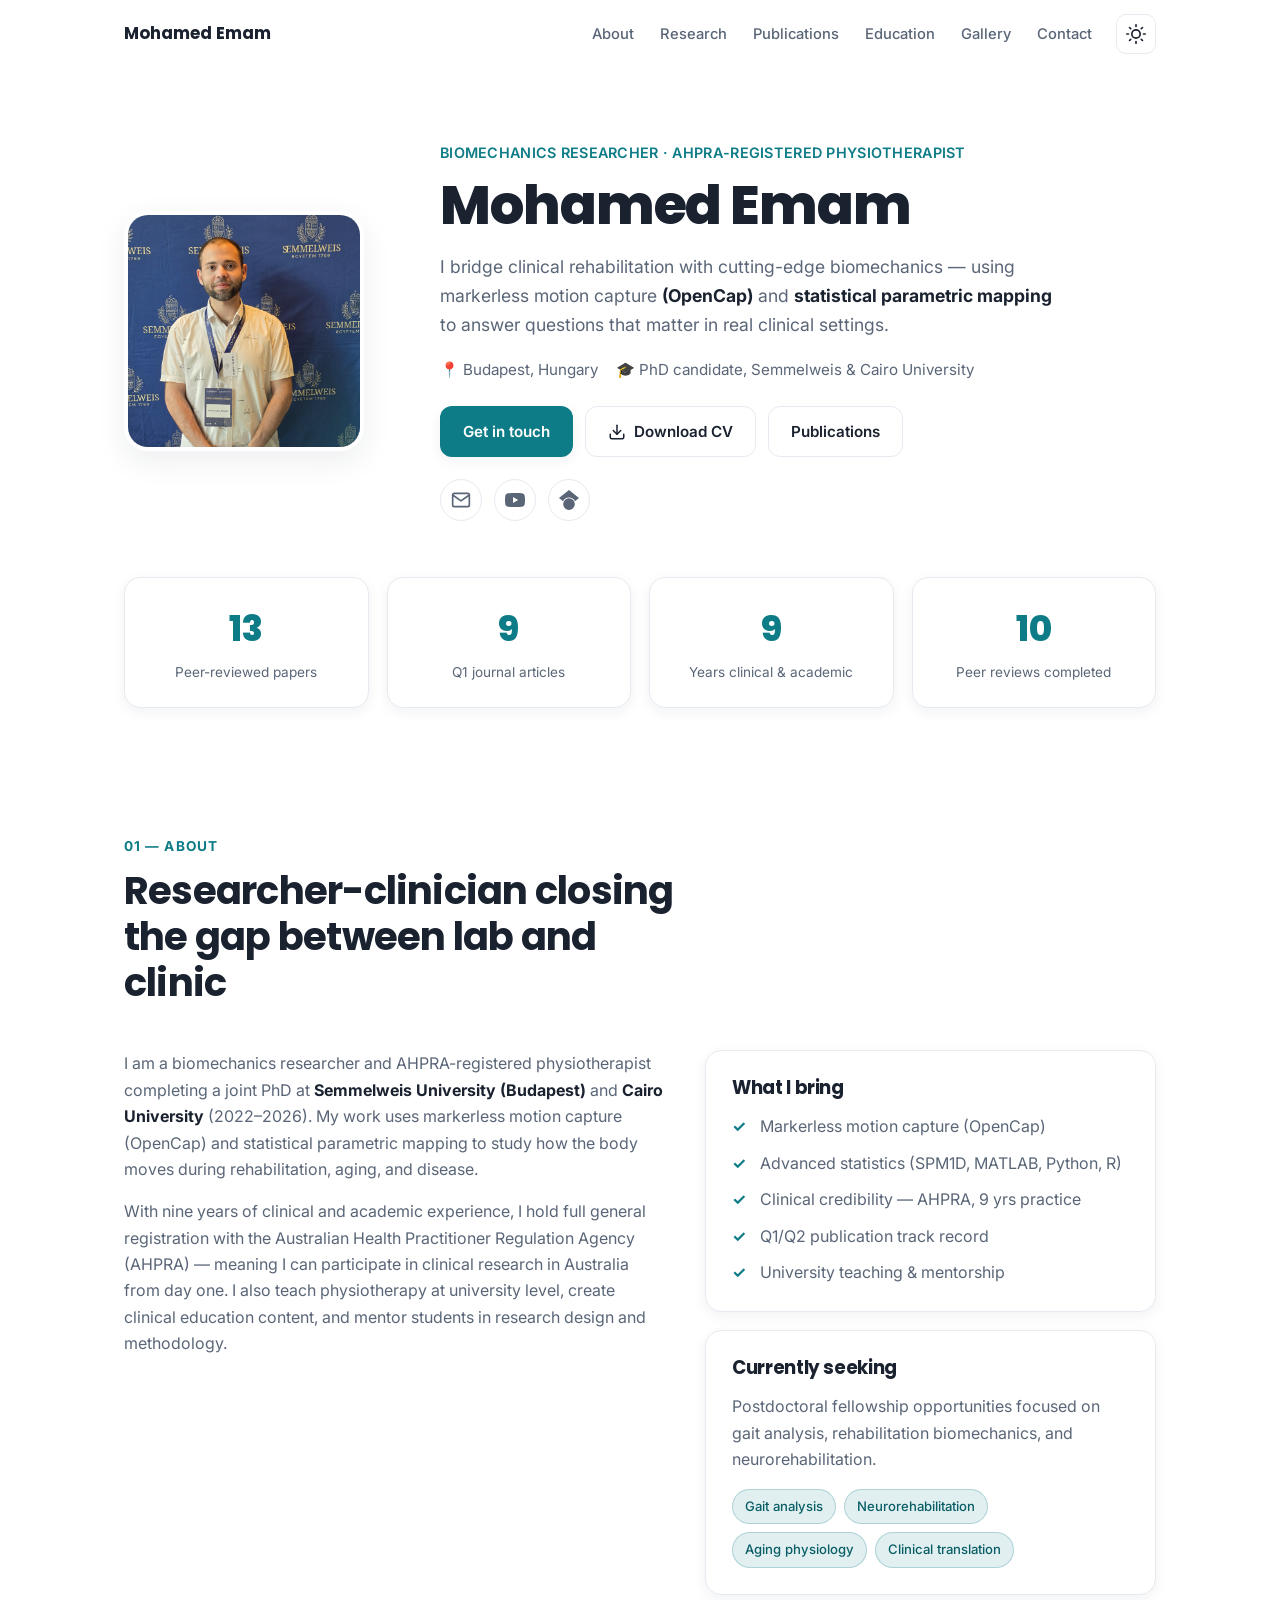
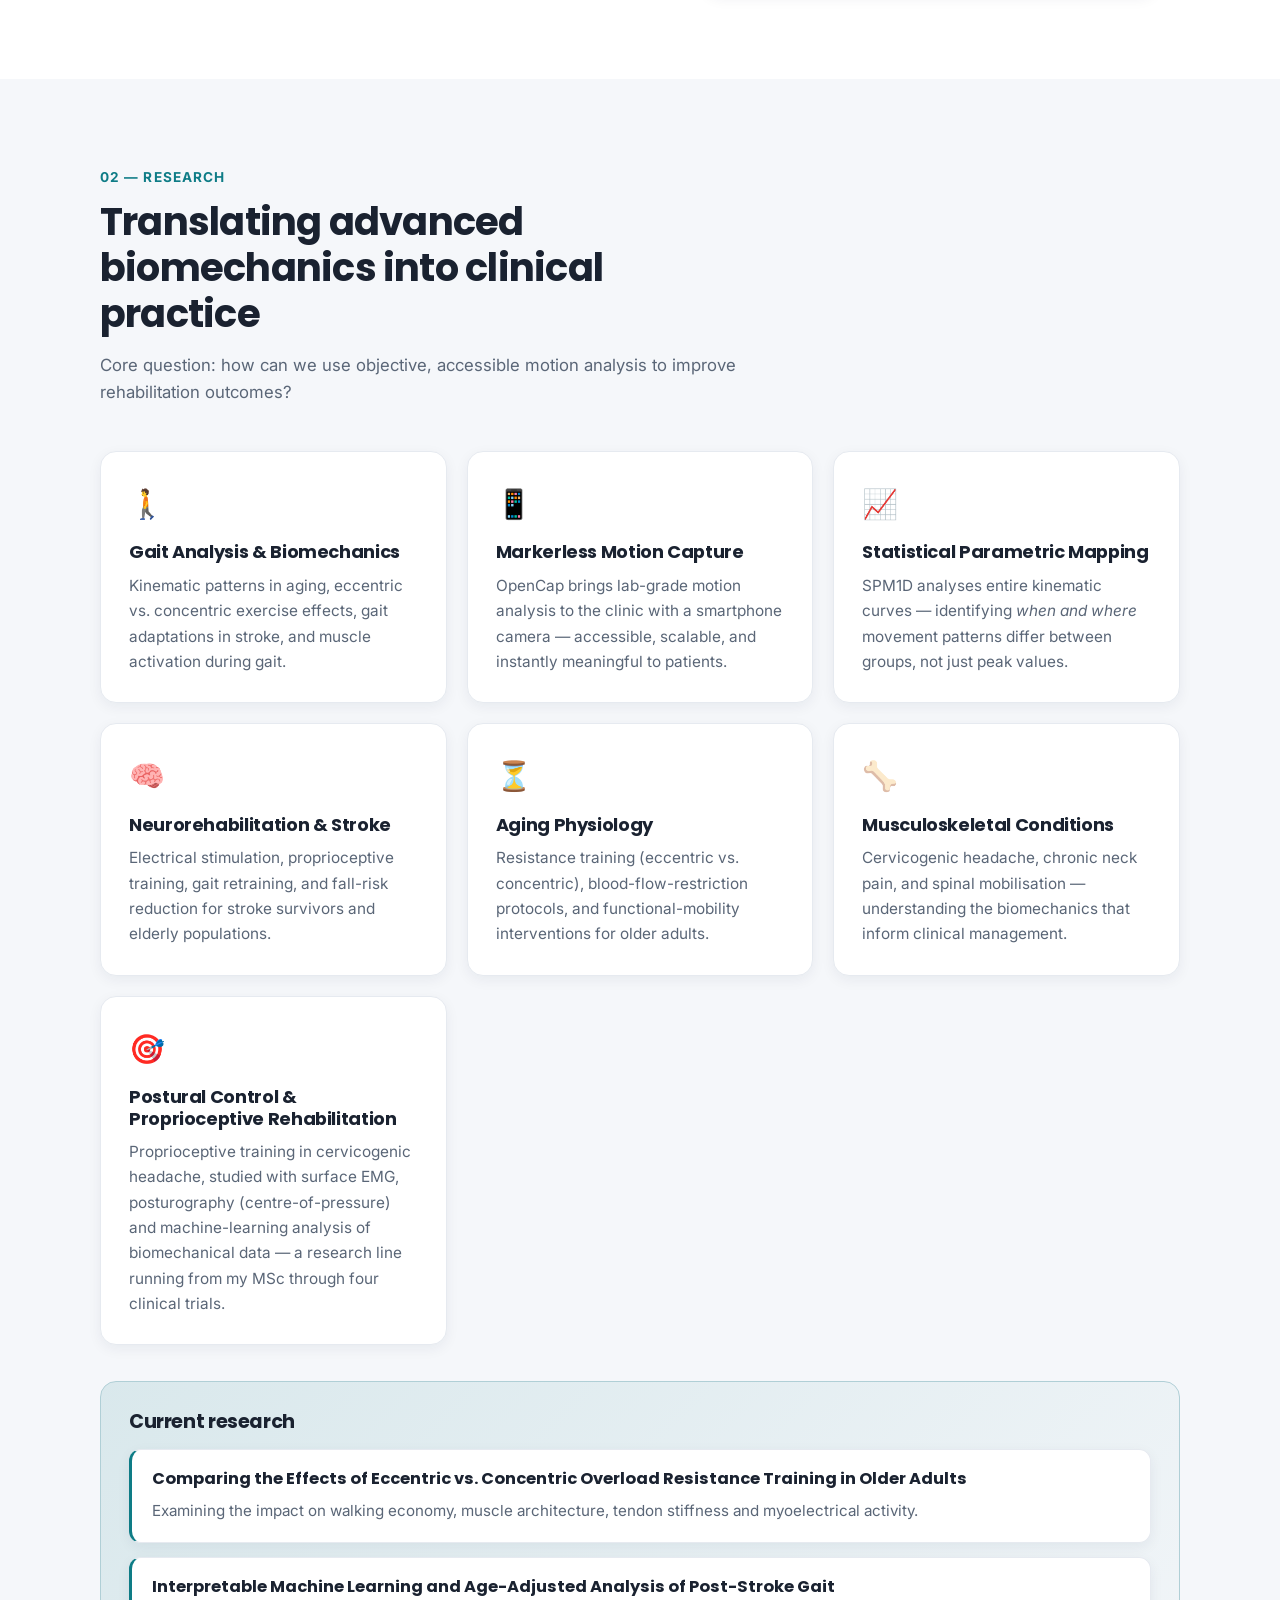
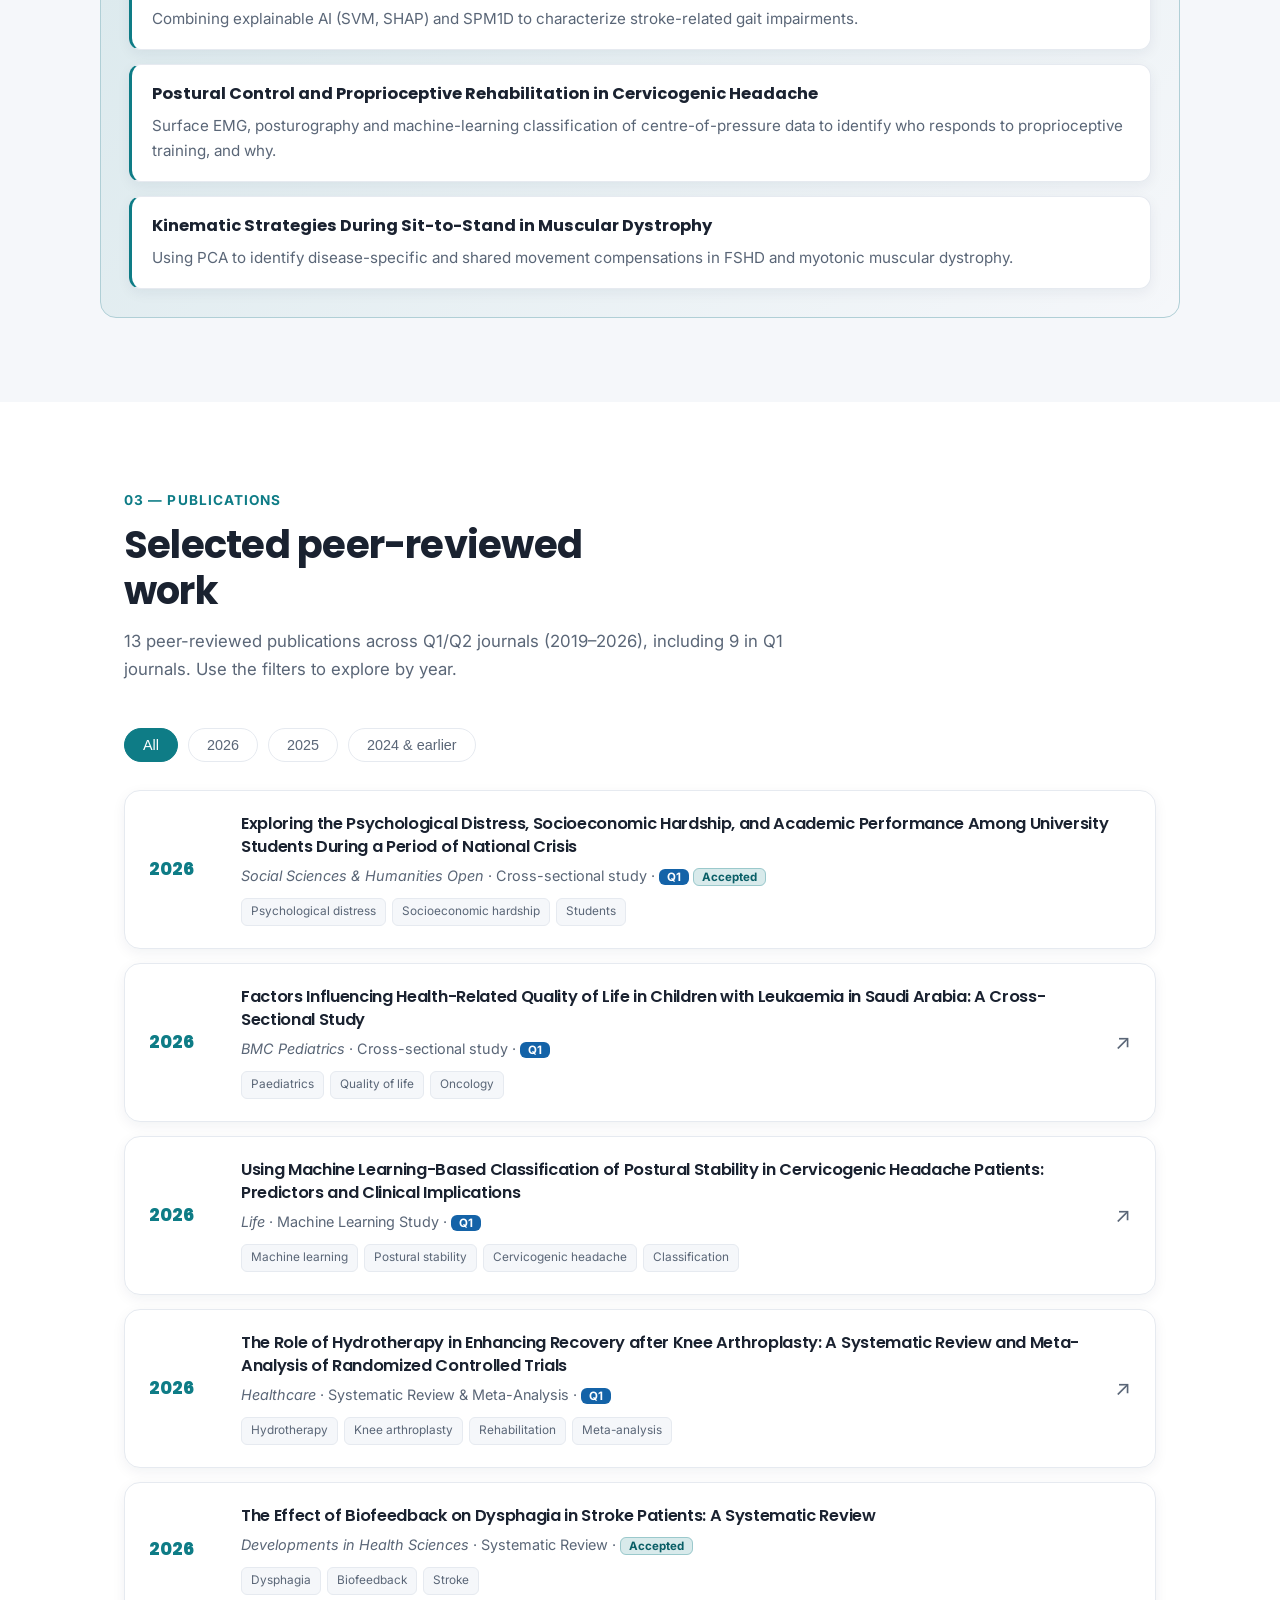
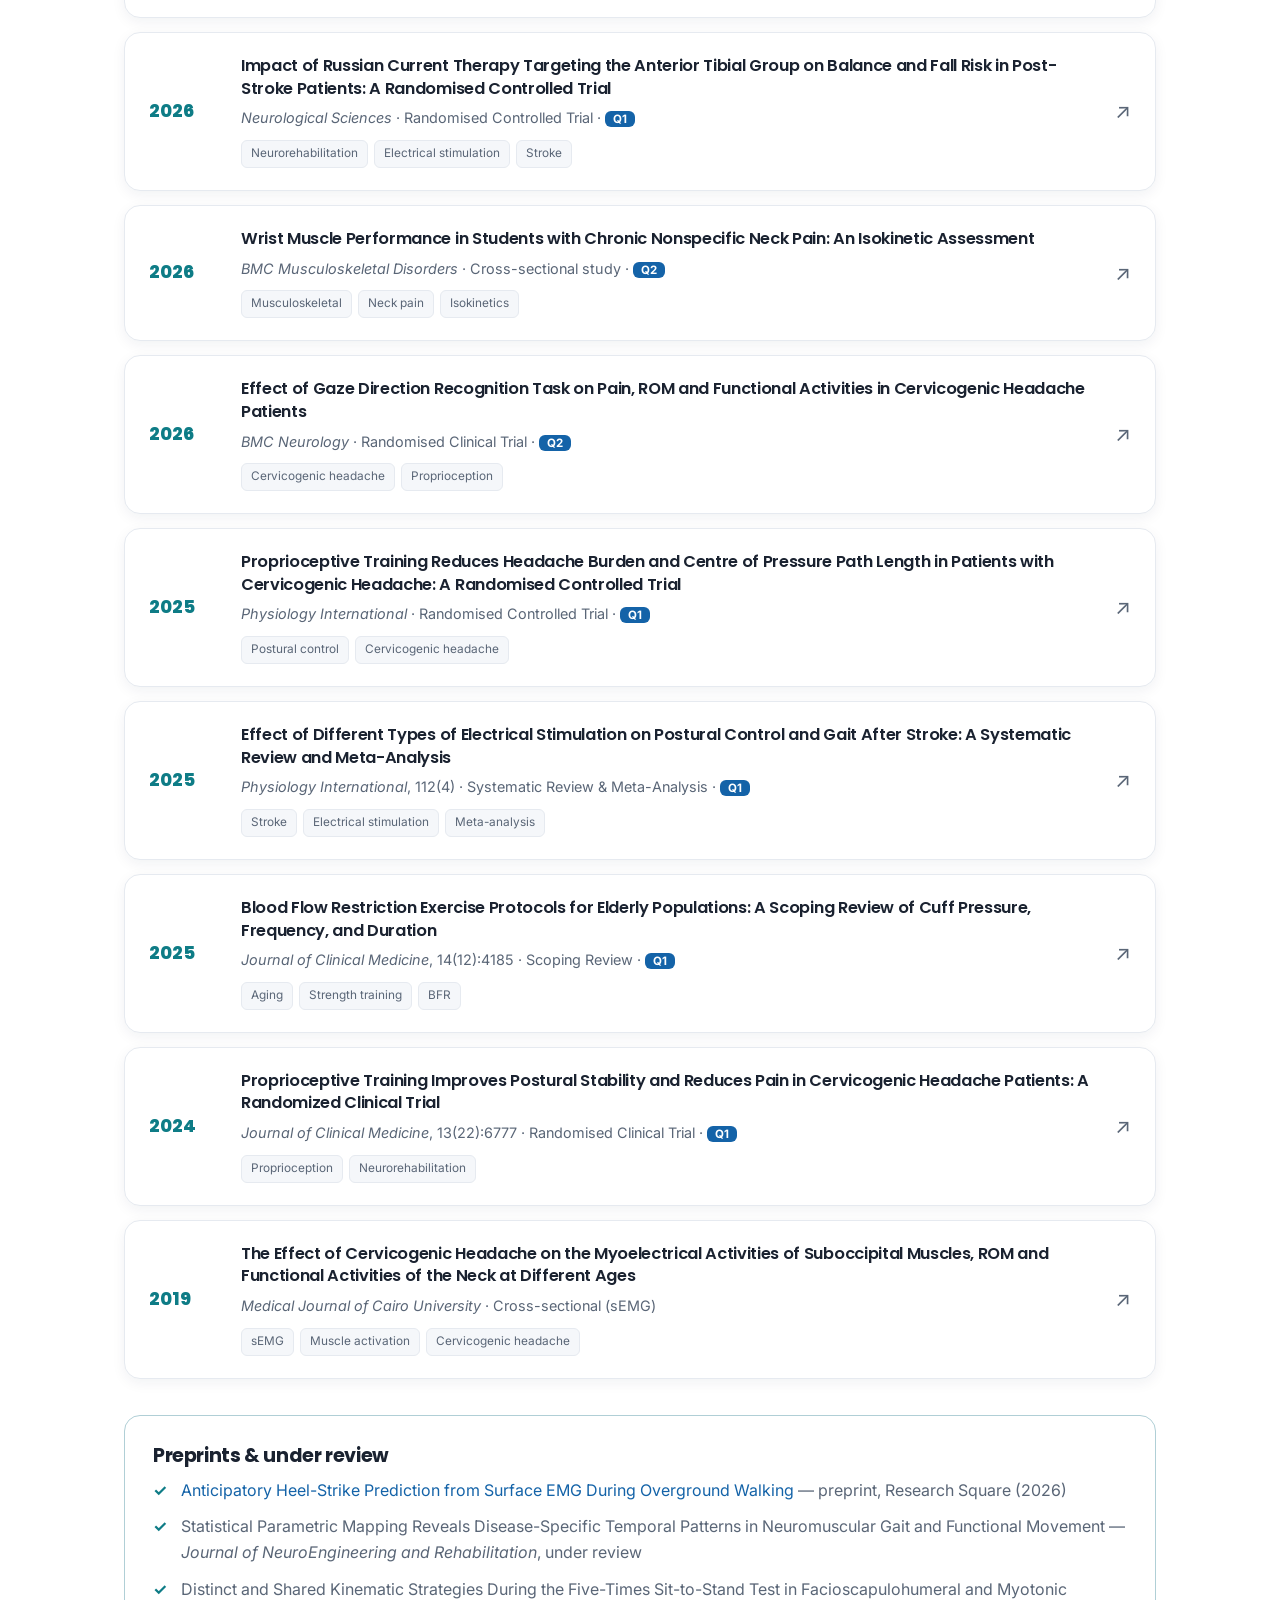
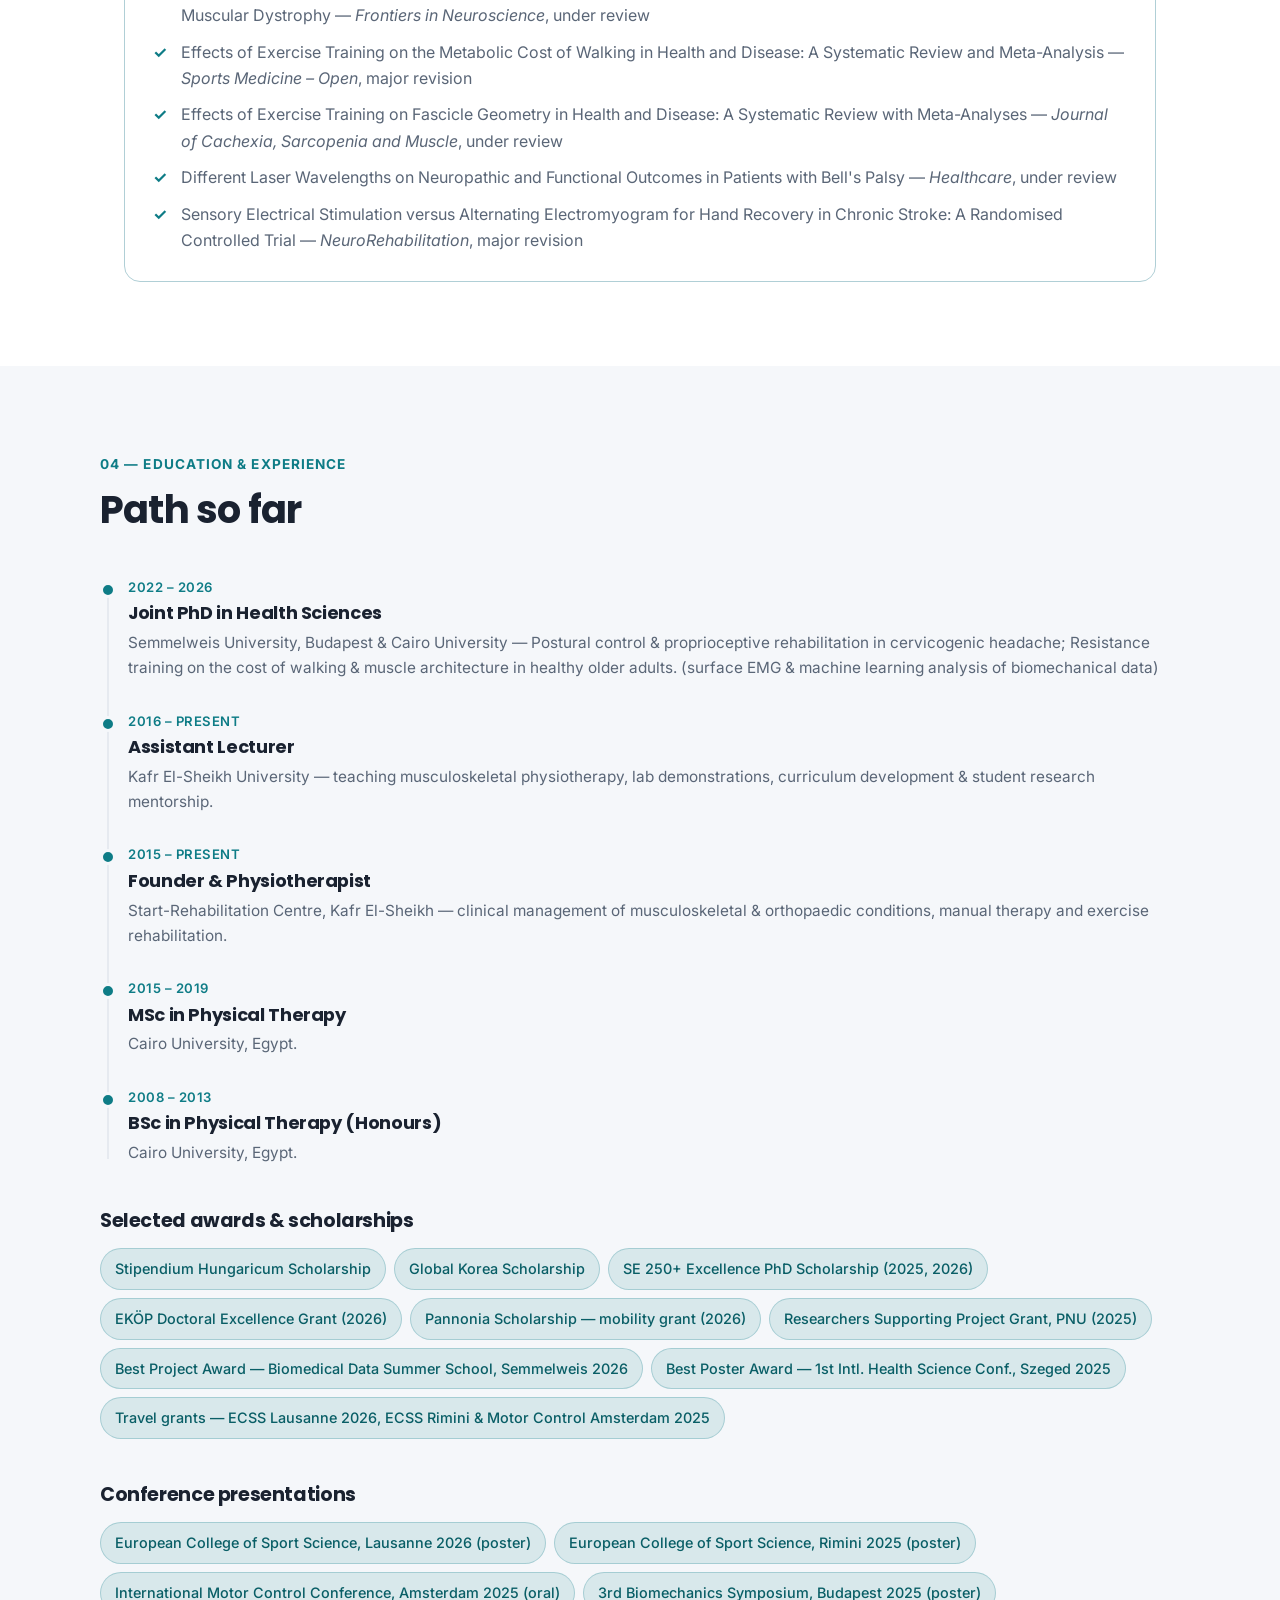
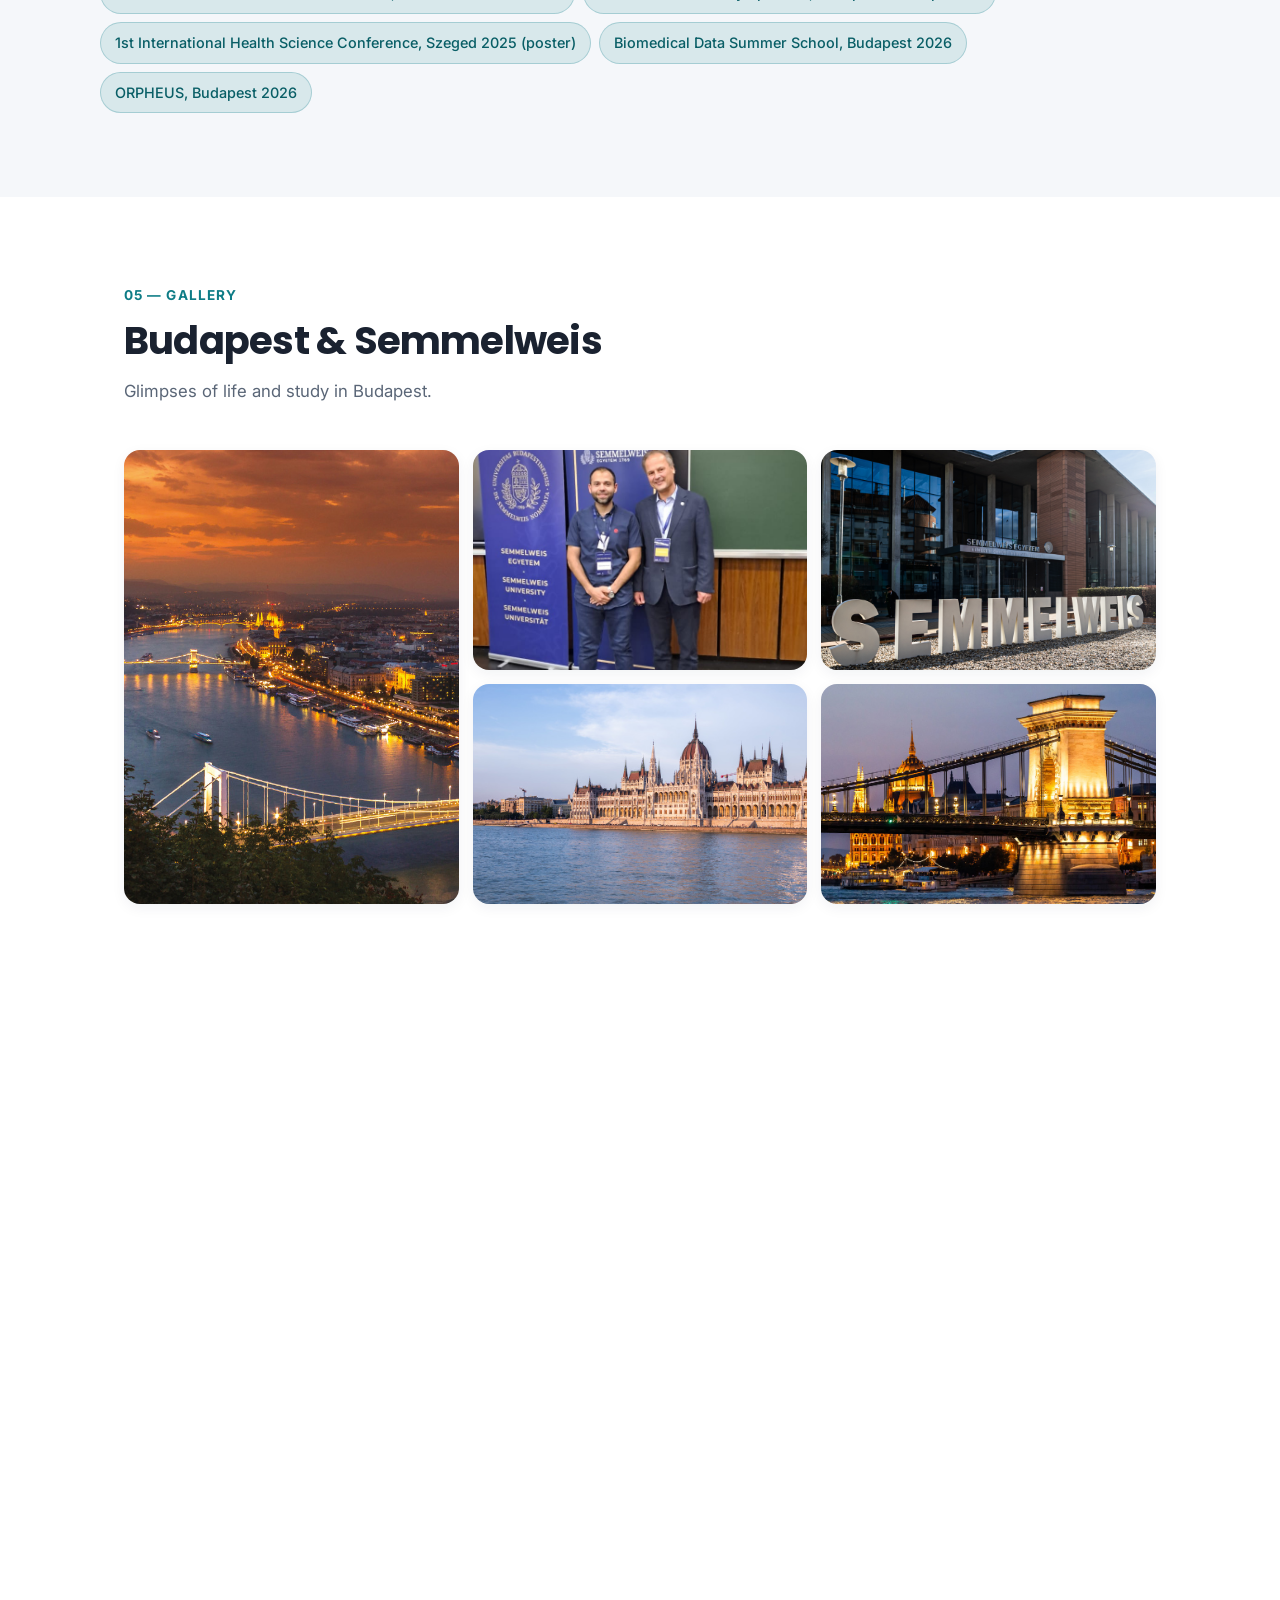
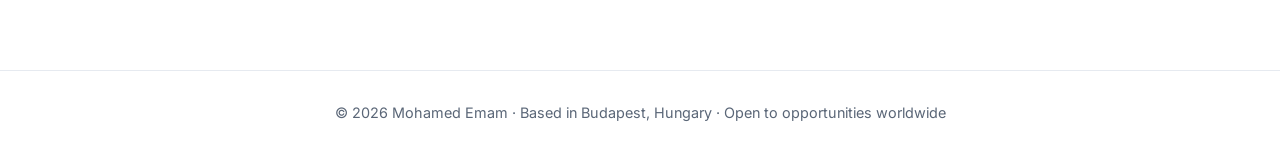
==== commit 3281ee1e: "Reword PhD entry" ====
--- a/index.html
+++ b/index.html
@@ -383,7 +383,7 @@
           <div class="tl__dot"></div>
           <div class="tl__date">2022 – 2026</div>
           <h3>Joint PhD in Health Sciences</h3>
-          <p>Semmelweis University, Budapest &amp; Cairo University — postural control and proprioceptive rehabilitation in cervicogenic headache (surface EMG, posturography &amp; machine-learning analysis of biomechanical data); and resistance training on the cost of walking and muscle architecture in healthy older adults.</p>
+          <p>Semmelweis University, Budapest &amp; Cairo University — Postural control &amp; proprioceptive rehabilitation in cervicogenic headache; Resistance training on the cost of walking &amp; muscle architecture in healthy older adults. (surface EMG &amp; machine learning analysis of biomechanical data)</p>
         </div>
         <div class="tl">
           <div class="tl__dot"></div>
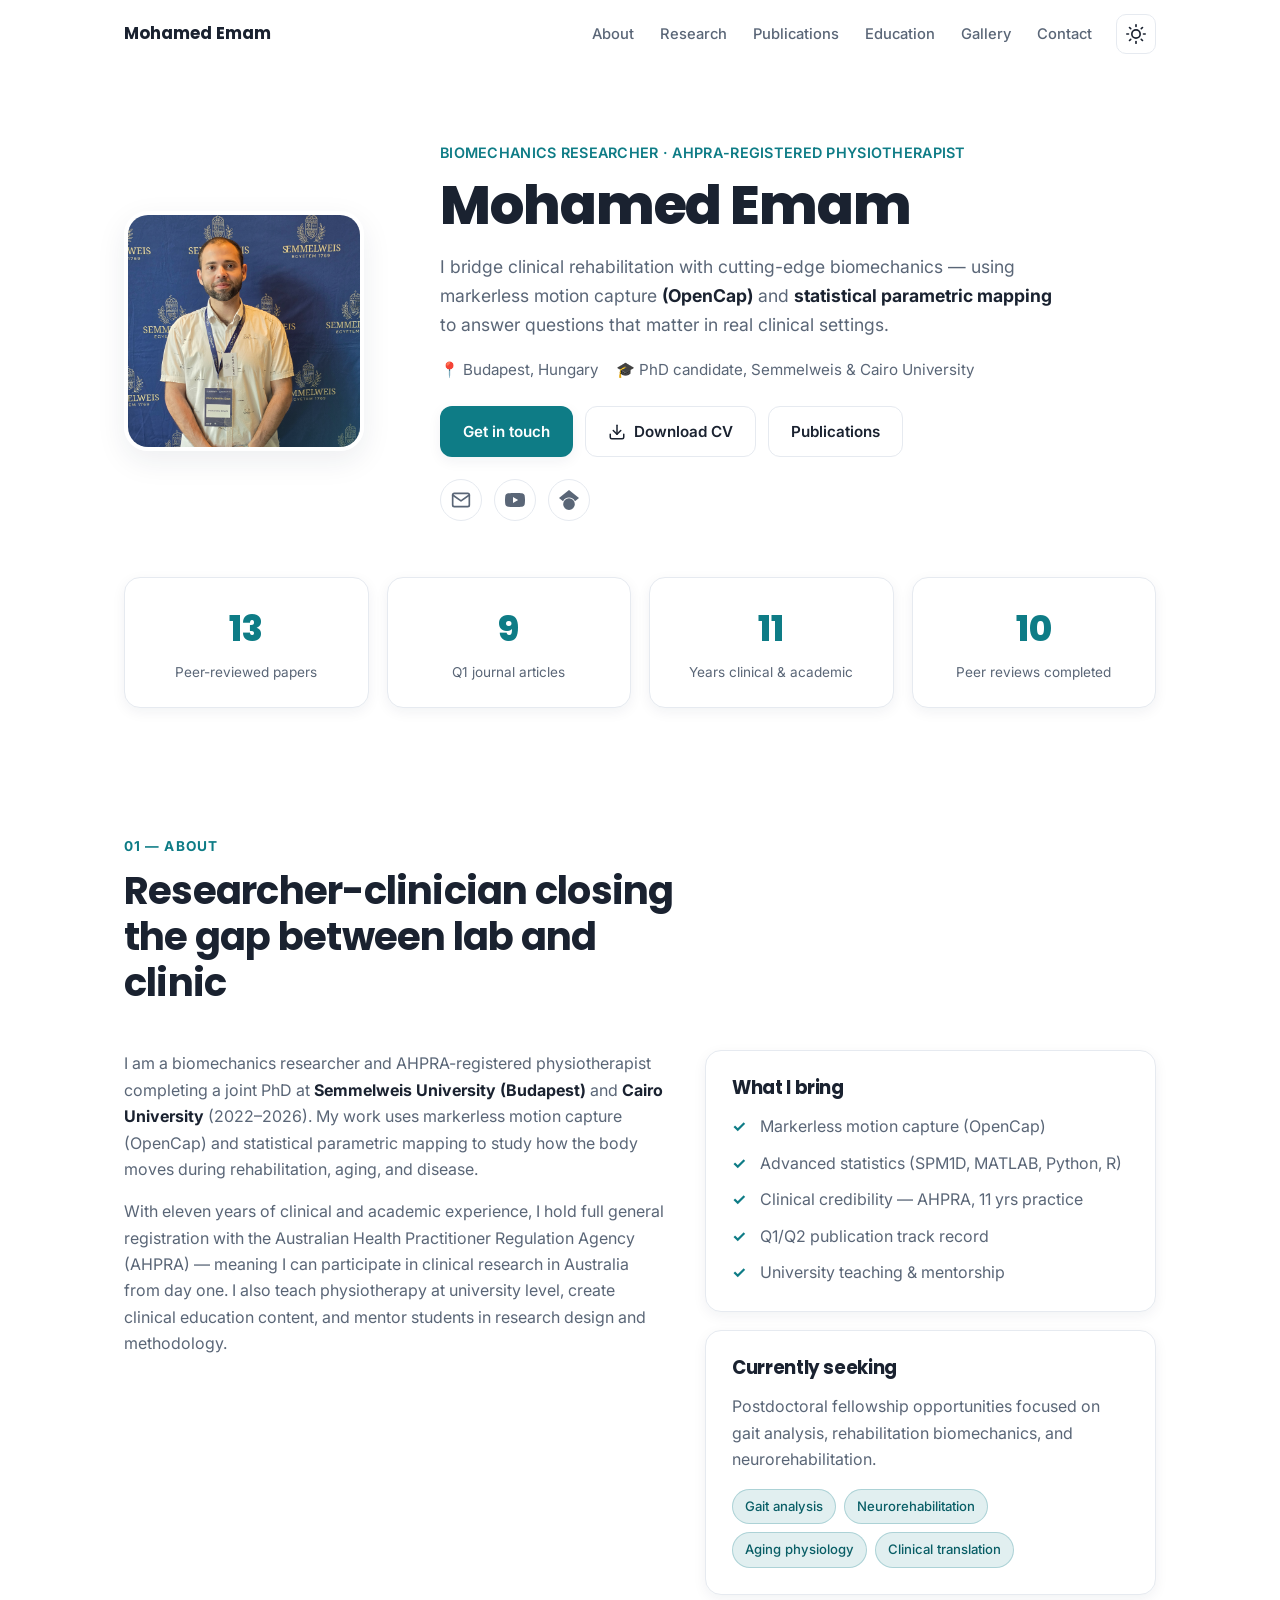
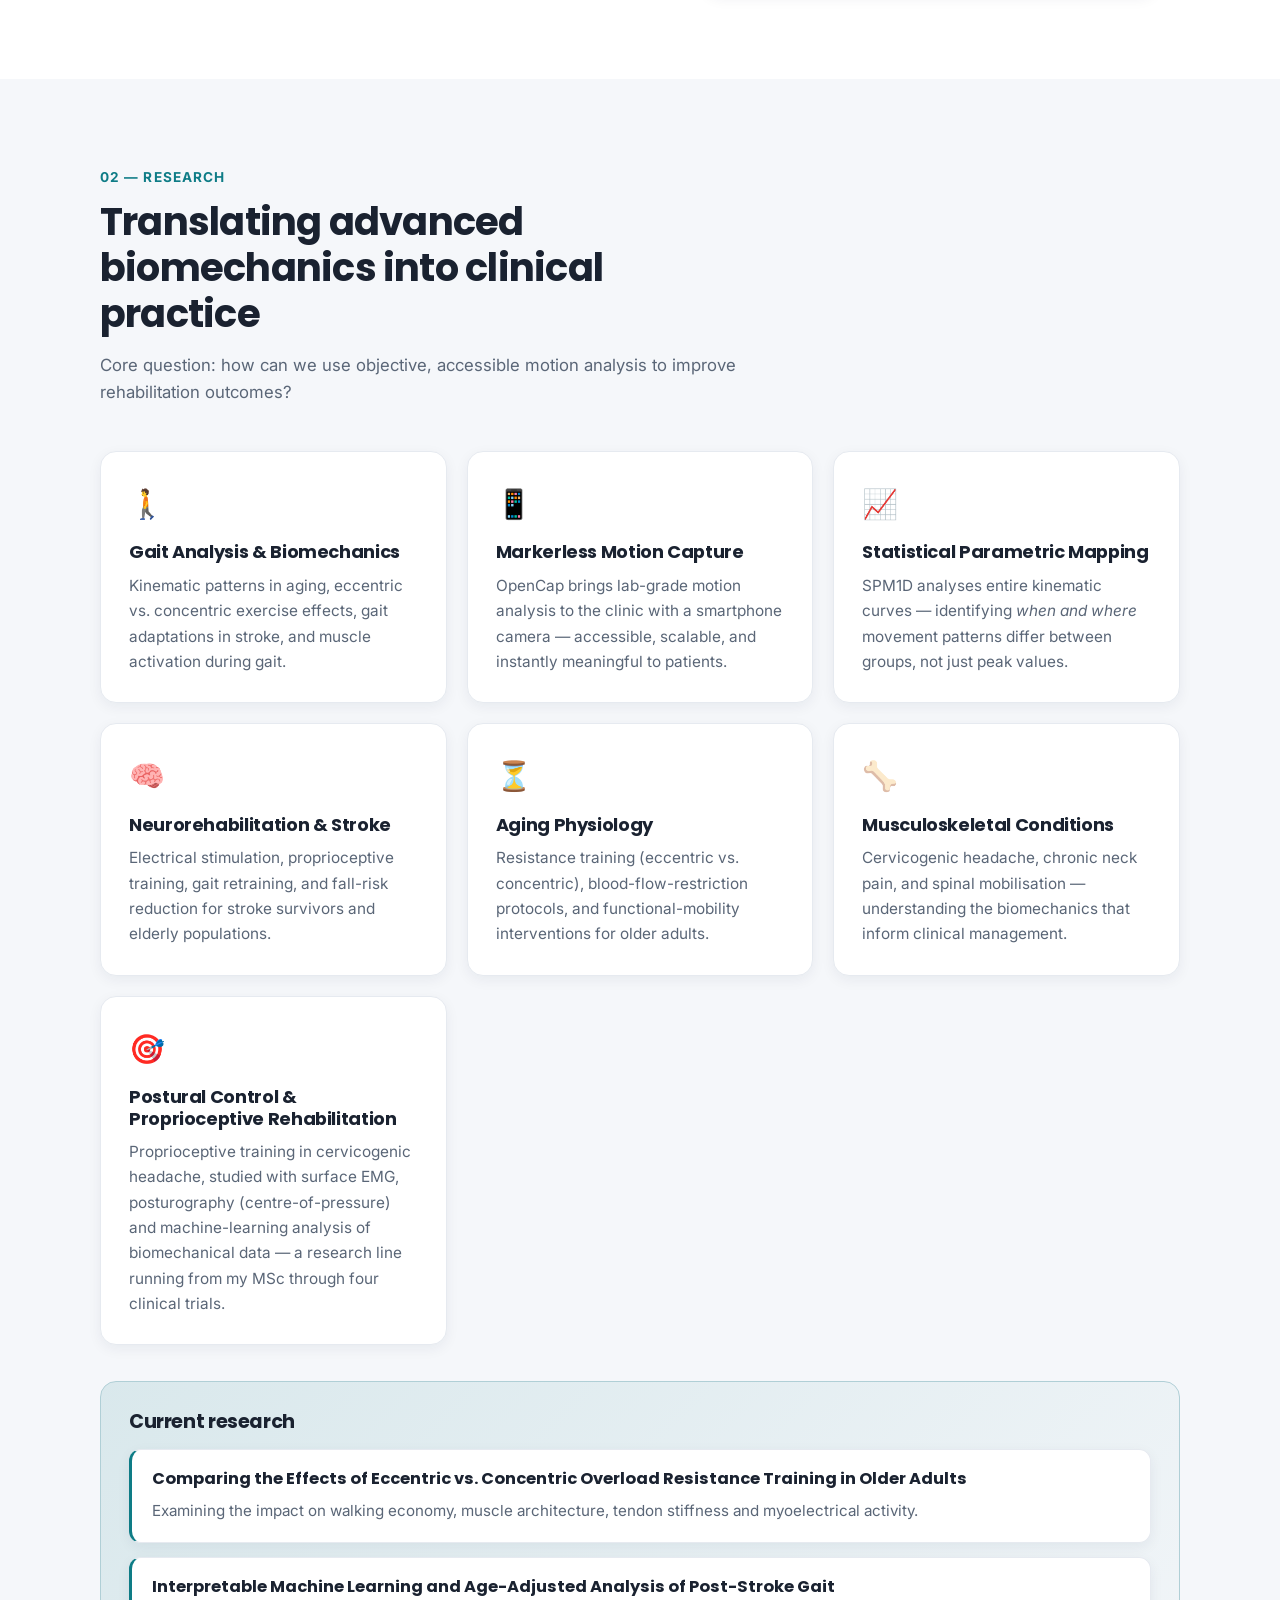
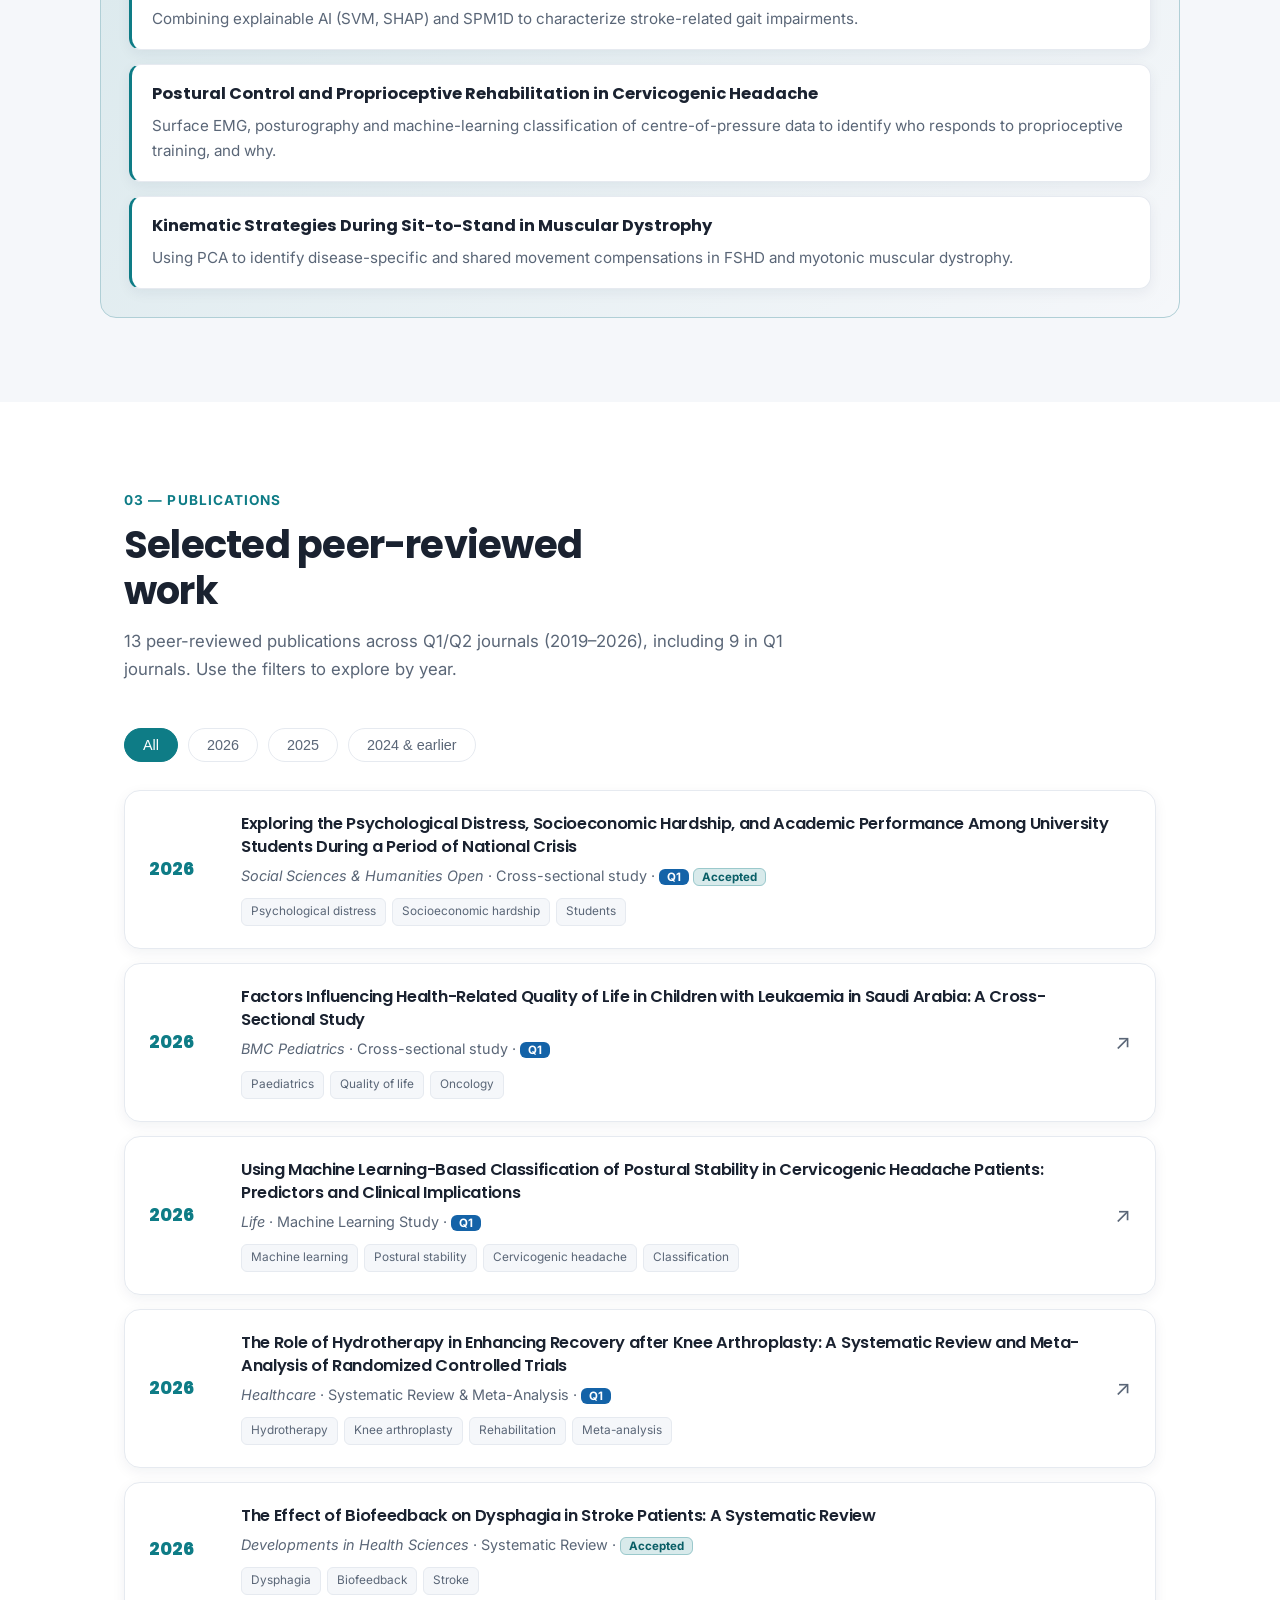
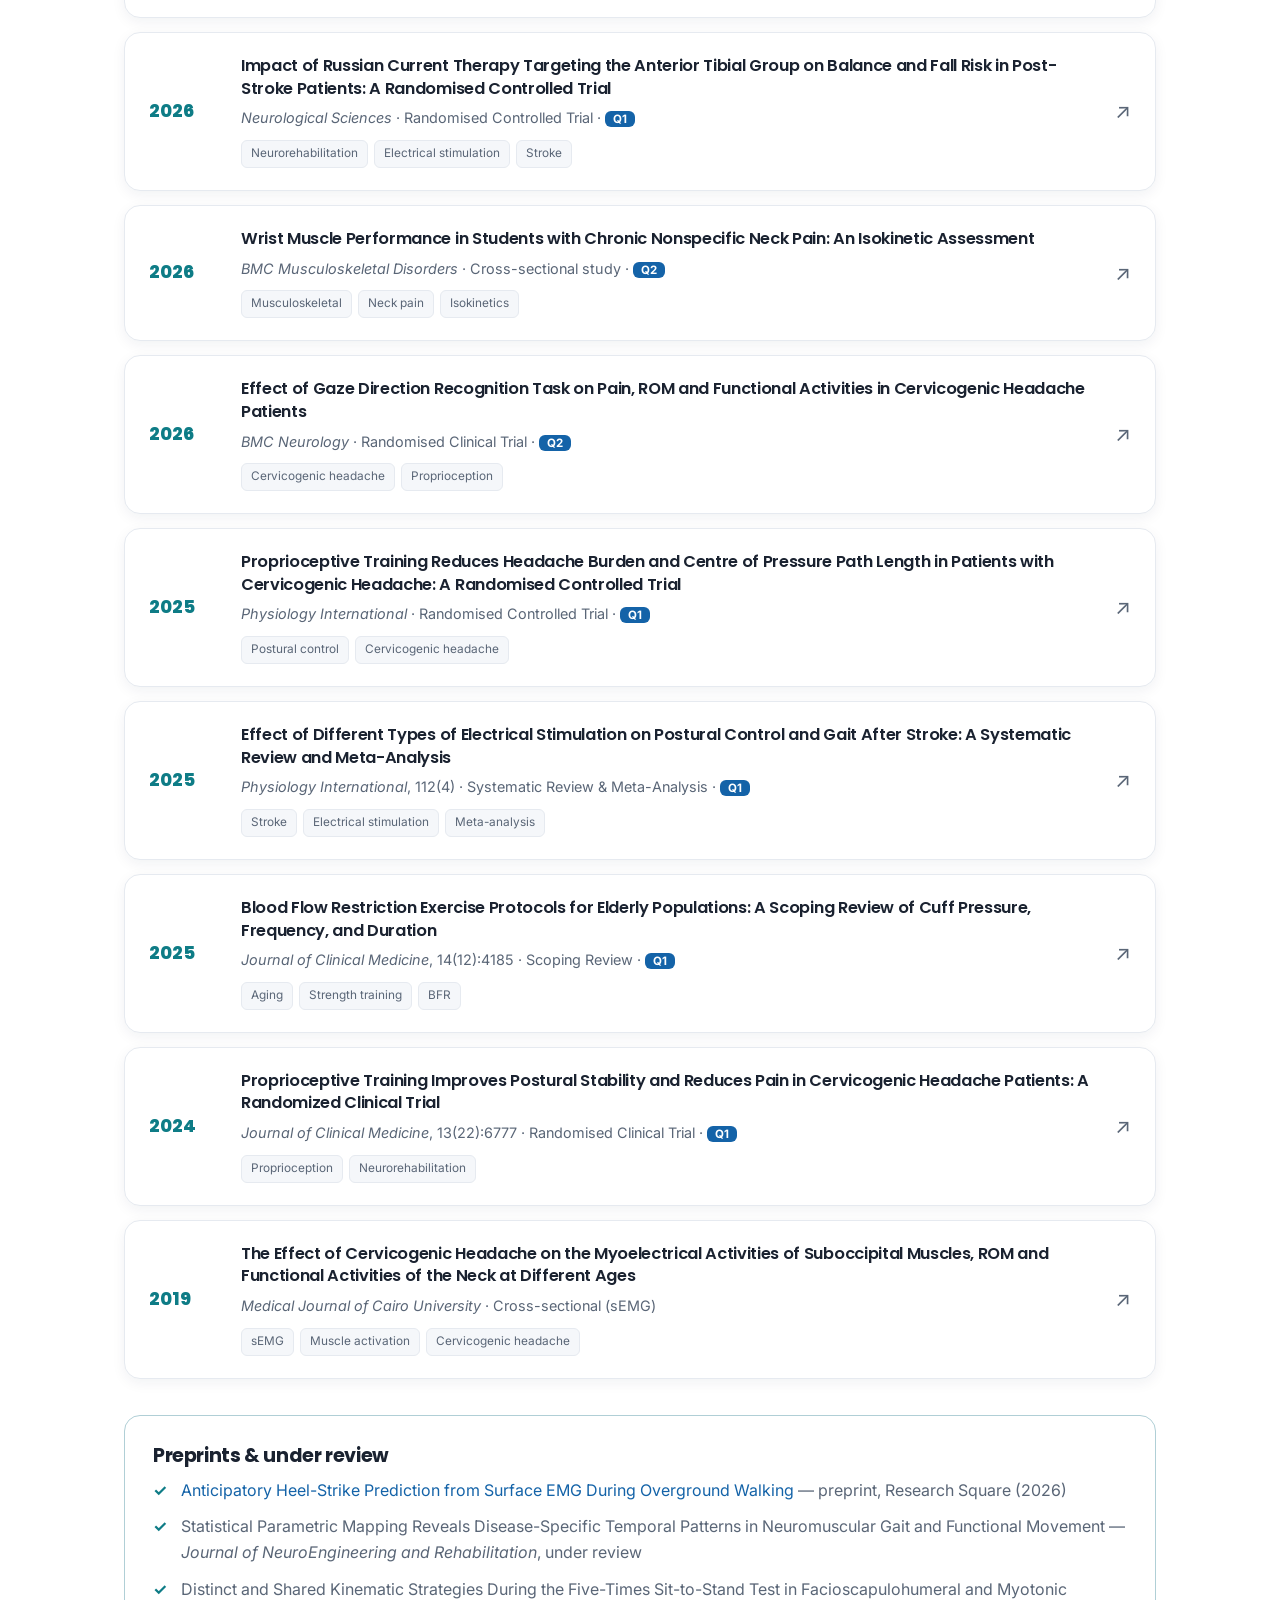
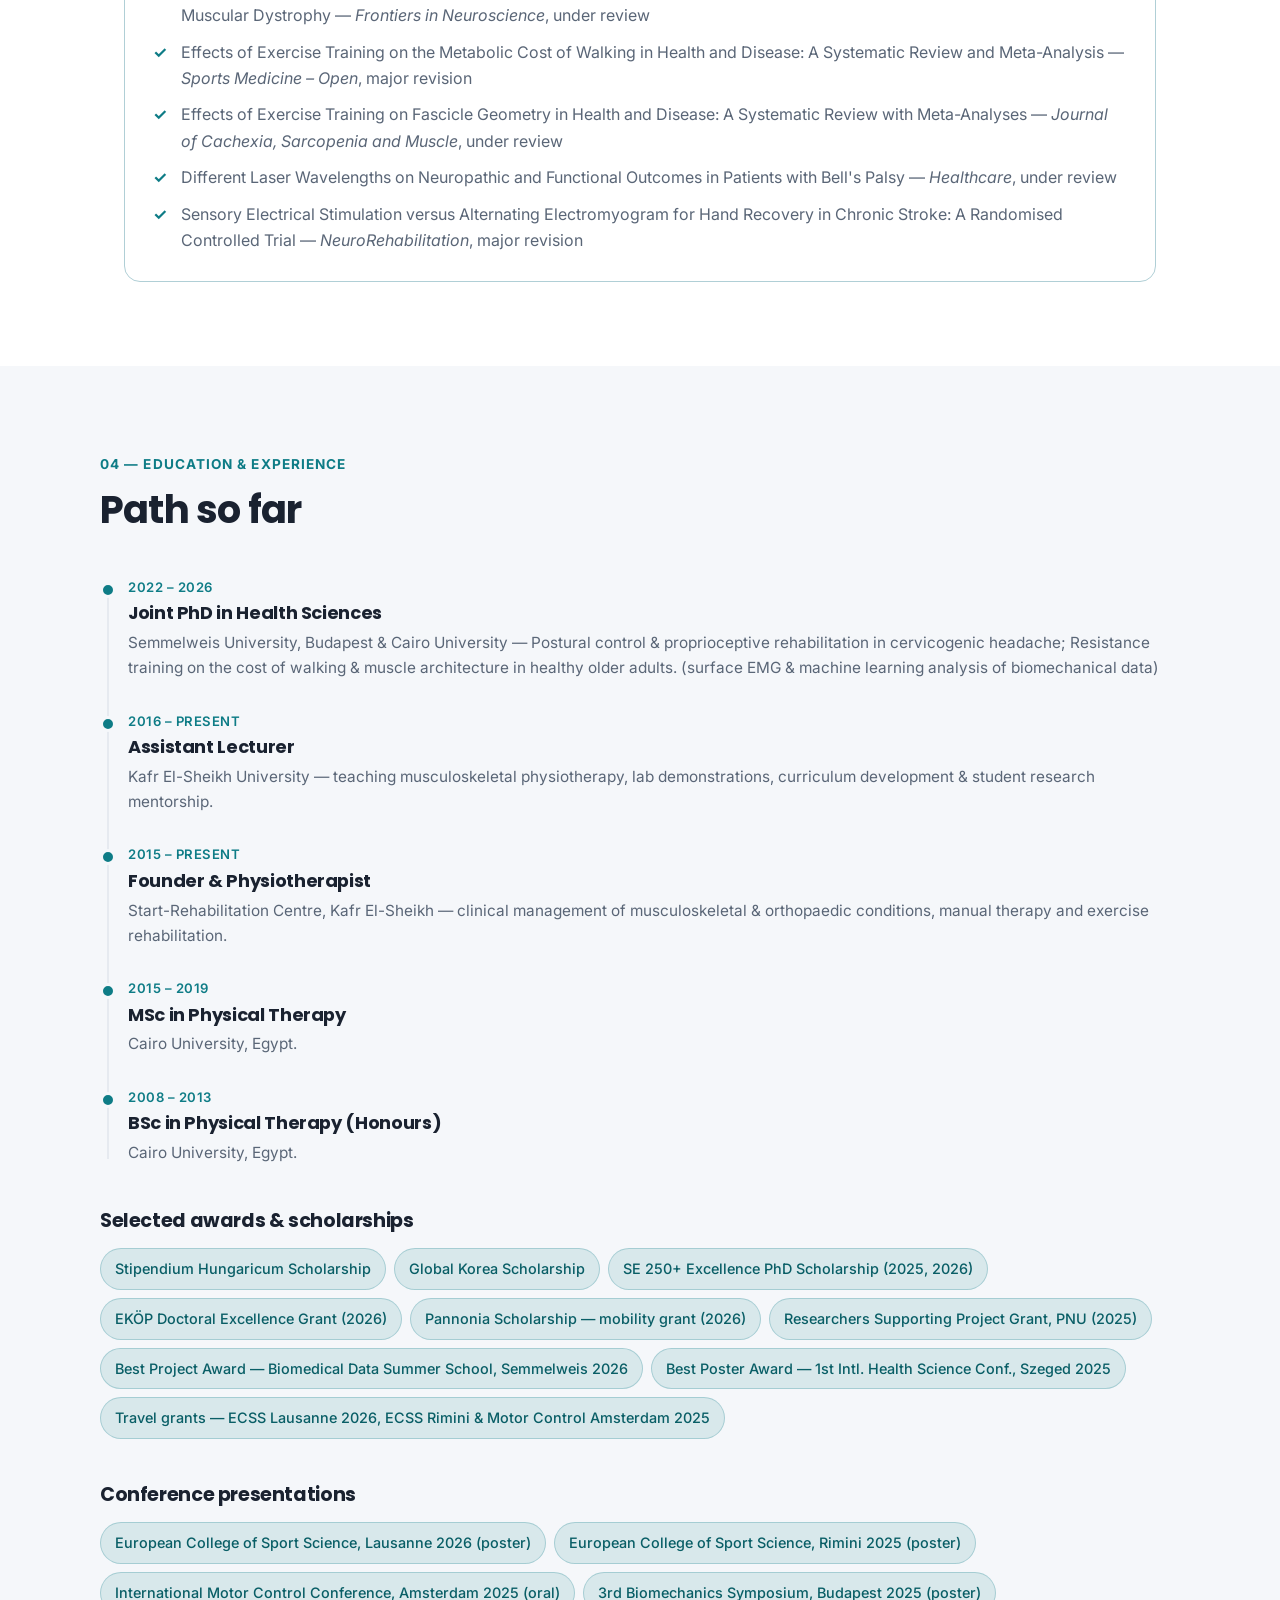
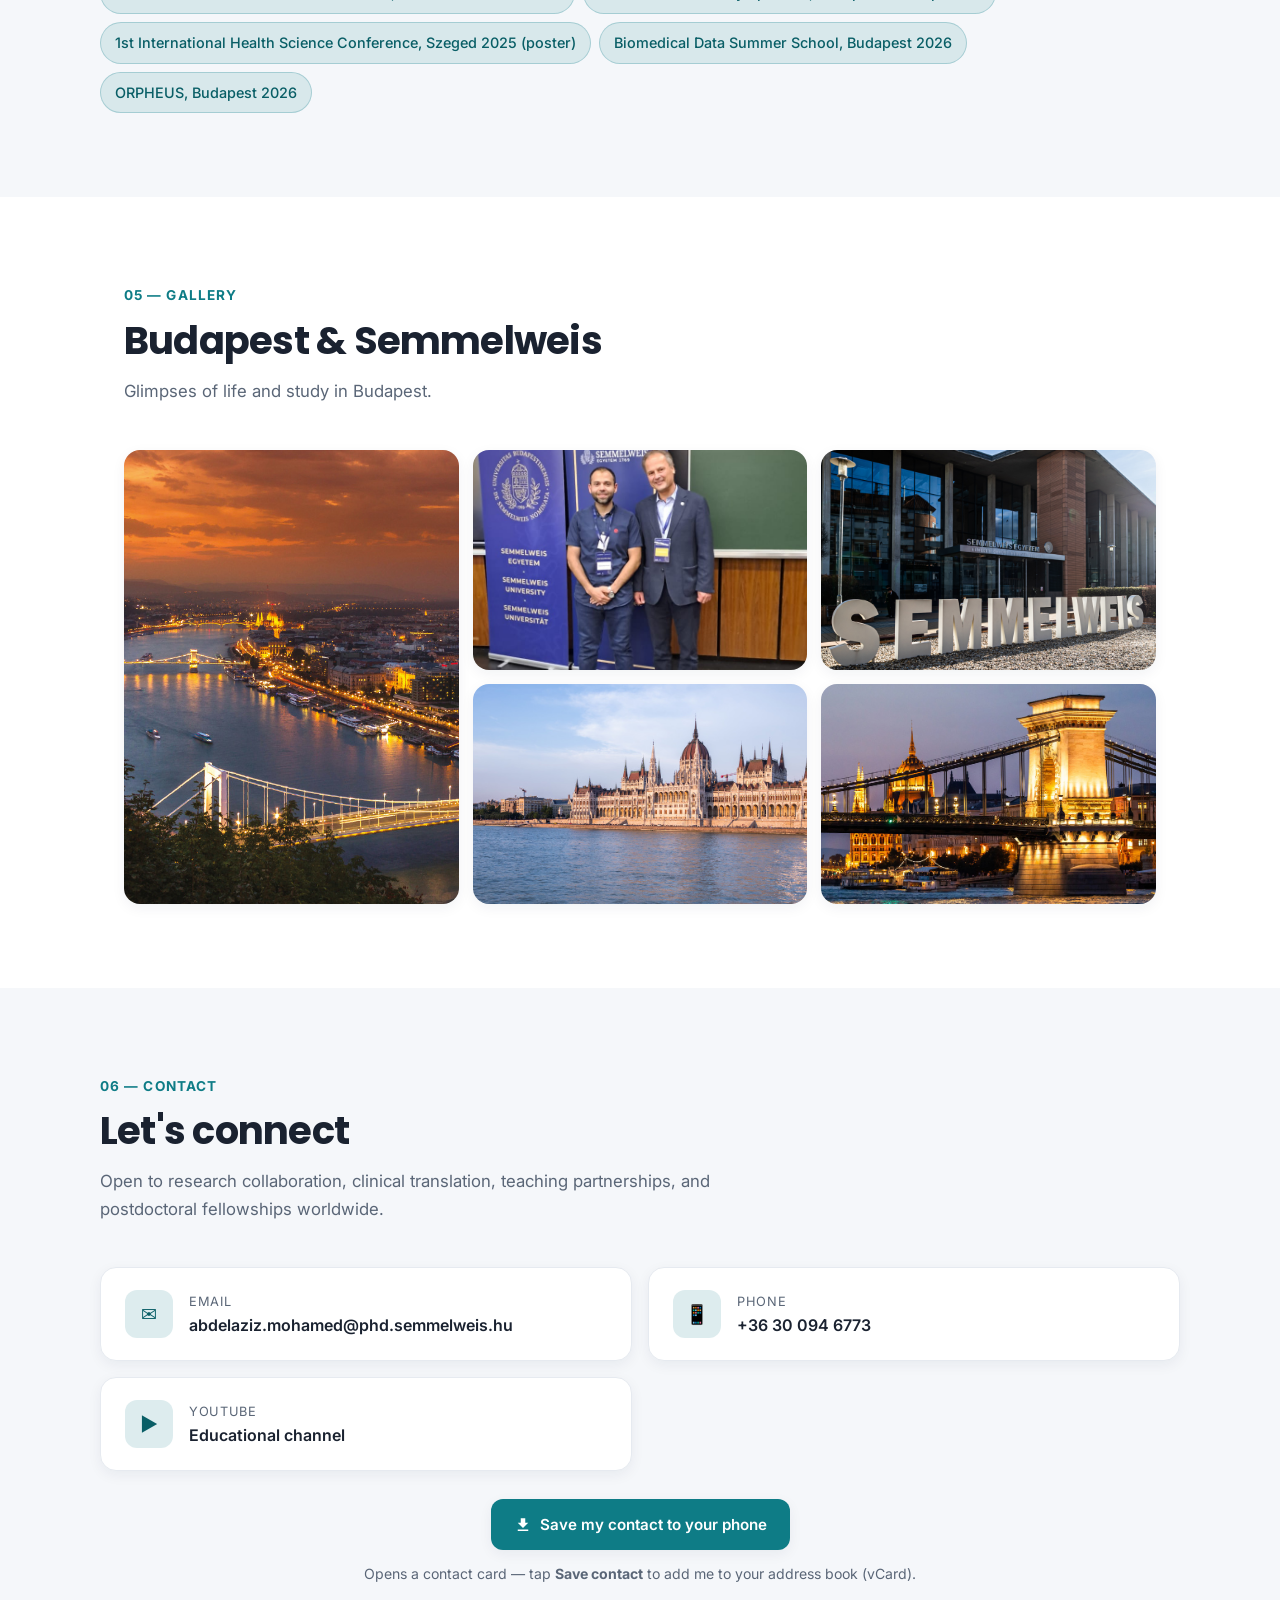
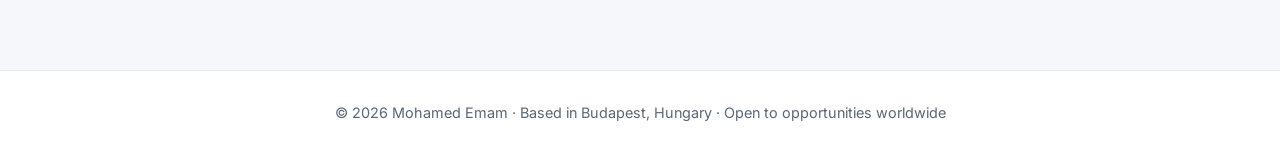
==== commit 5f08e2ef: "Host-neutral fellowship wording; 11 years experience" ====
--- a/index.html
+++ b/index.html
@@ -92,7 +92,7 @@
       <div class="stats">
         <div class="stat"><span class="stat__num">13</span><span class="stat__label">Peer-reviewed papers</span></div>
         <div class="stat"><span class="stat__num">9</span><span class="stat__label">Q1 journal articles</span></div>
-        <div class="stat"><span class="stat__num">9</span><span class="stat__label">Years clinical &amp; academic</span></div>
+        <div class="stat"><span class="stat__num">11</span><span class="stat__label">Years clinical &amp; academic</span></div>
         <div class="stat"><span class="stat__num">10</span><span class="stat__label">Peer reviews completed</span></div>
       </div>
     </section>
@@ -113,7 +113,7 @@
             rehabilitation, aging, and disease.
           </p>
           <p>
-            With nine years of clinical and academic experience, I hold full general
+            With eleven years of clinical and academic experience, I hold full general
             registration with the Australian Health Practitioner Regulation Agency
             (AHPRA) — meaning I can participate in clinical research in Australia from
             day one. I also teach physiotherapy at university level, create clinical
@@ -126,7 +126,7 @@
             <ul class="ticks">
               <li>Markerless motion capture (OpenCap)</li>
               <li>Advanced statistics (SPM1D, MATLAB, Python, R)</li>
-              <li>Clinical credibility — AHPRA, 9 yrs practice</li>
+              <li>Clinical credibility — AHPRA, 11 yrs practice</li>
               <li>Q1/Q2 publication track record</li>
               <li>University teaching &amp; mentorship</li>
             </ul>
